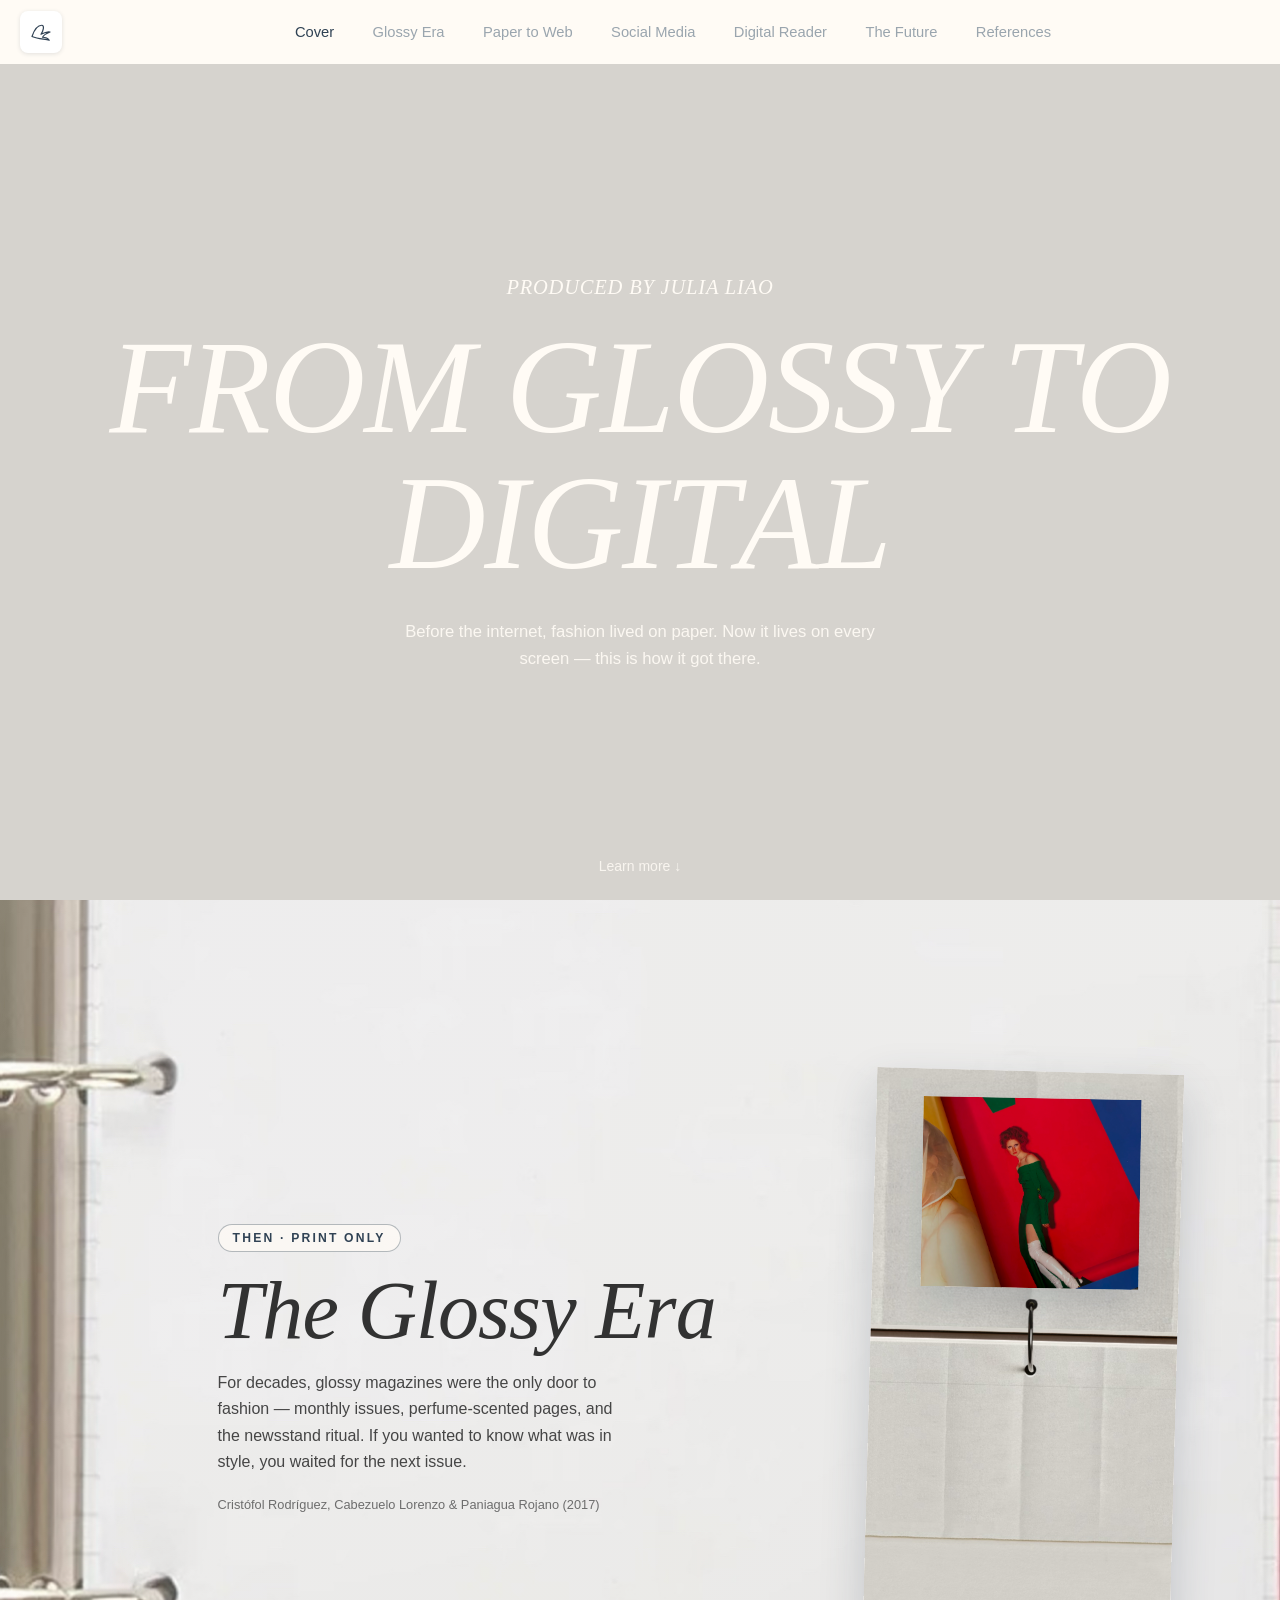
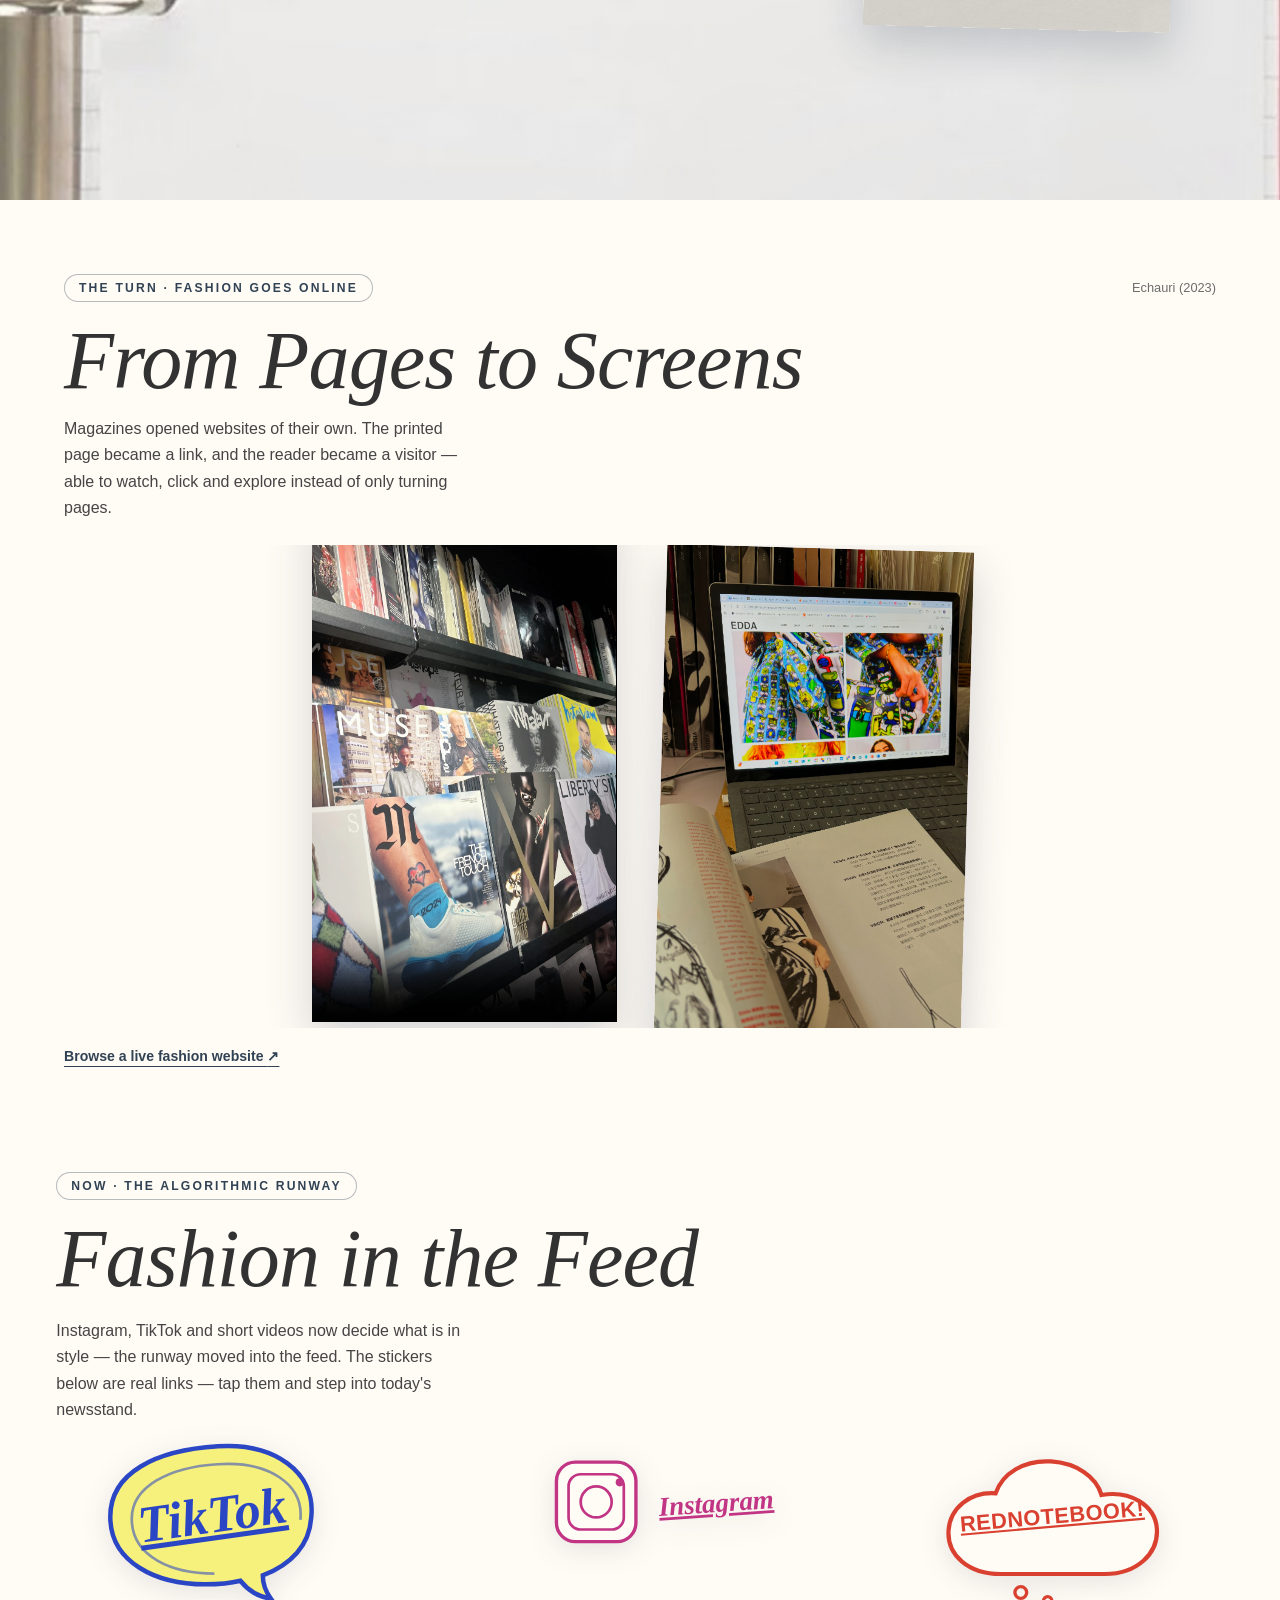
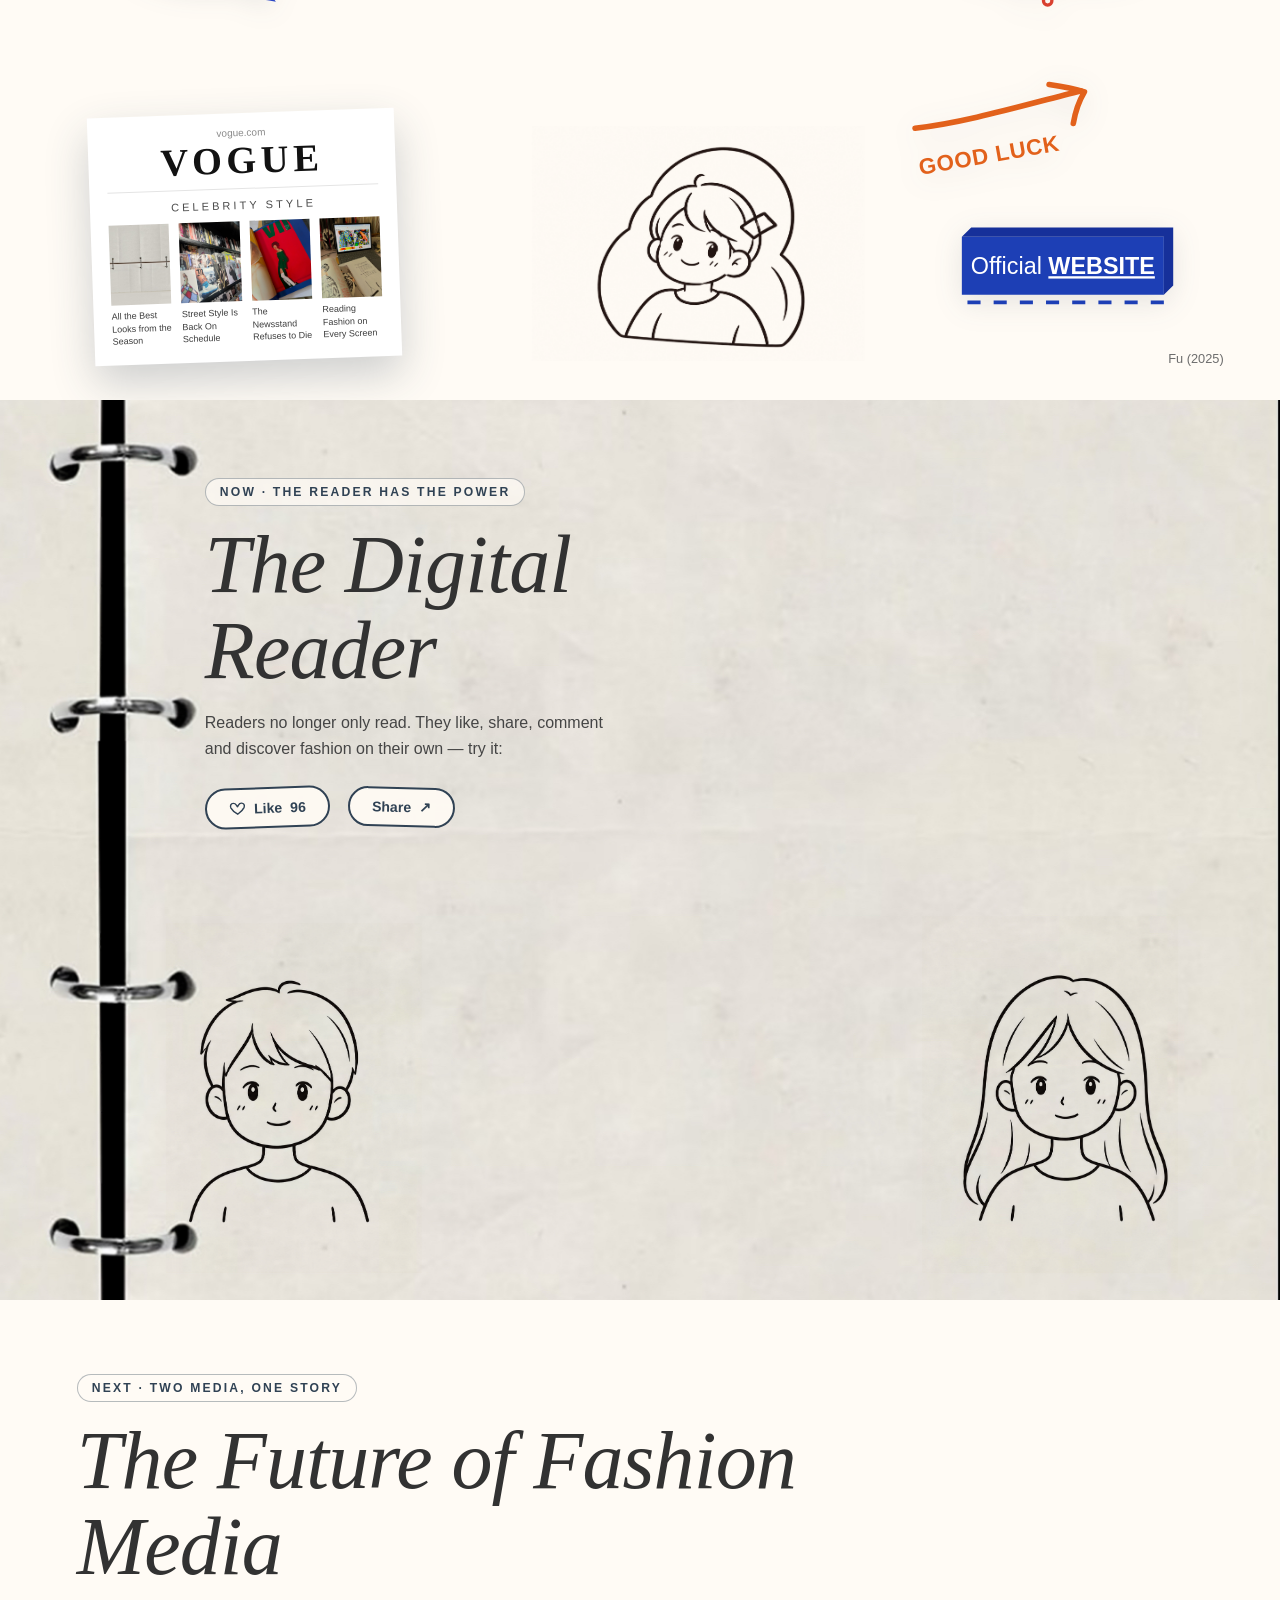
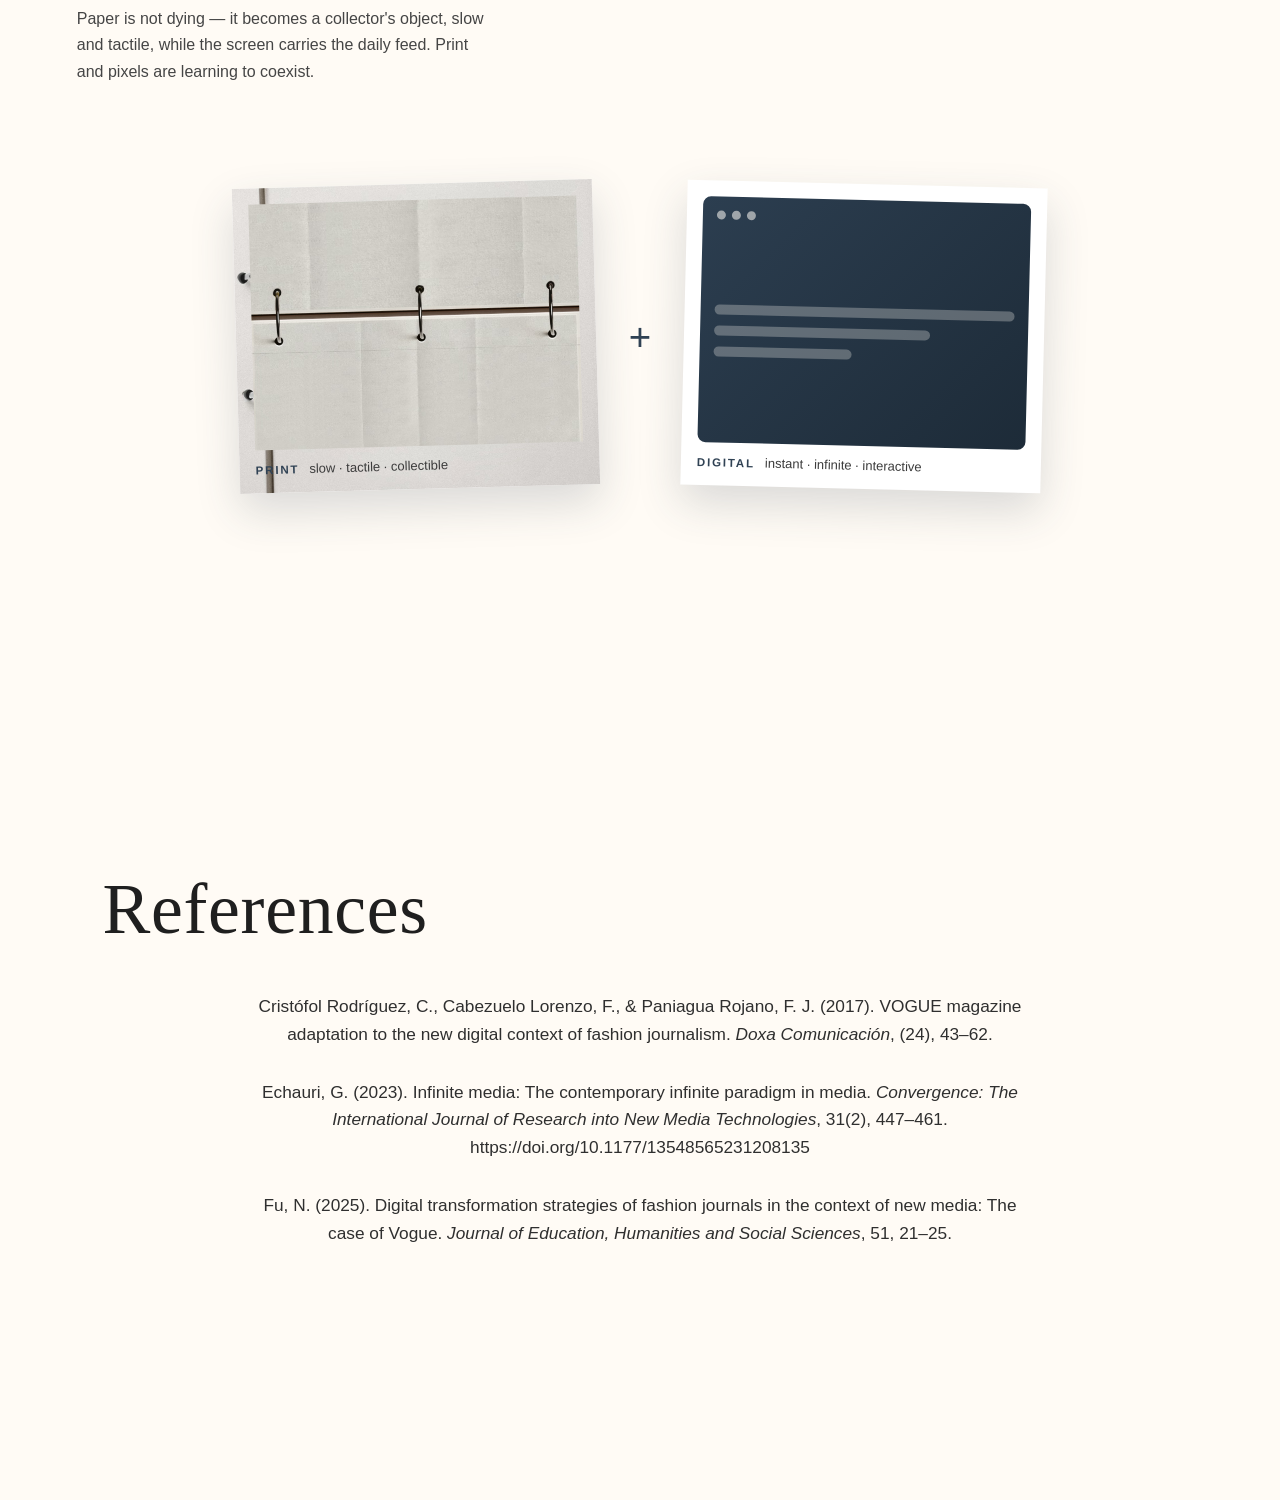
==== index.html @ 65e93b97 "1" ====
<!DOCTYPE html>
<html lang="en">
<head>
    <meta charset="UTF-8">
    <meta name="viewport" content="width=device-width, initial-scale=1.0">
    <title>FROM GLOSSY TO DIGITAL — Julia Liao</title>
    <meta name="description" content="FROM GLOSSY TO DIGITAL. Produced by Julia Liao. How fashion knowledge moved from printed magazines to short videos, websites and digital media.">
    <link rel="stylesheet" href="canvasite.css">
</head>
<body>
    <!-- Top navigation -->
    <header class="site-nav">
        <a class="nav-logo" href="#page-1" data-goto="0" aria-label="Home">
            <svg viewBox="0 0 40 40" aria-hidden="true">
                <path d="M8 26c3-9 8-15 13-15 4 0 2 8-1 12 4-2 9-4 12-3-3 1-8 4-10 7 3 0 7 1 9 4-5-2-14-1-23-5z" fill="none" stroke="#304254" stroke-width="1.6" stroke-linecap="round" stroke-linejoin="round"/>
            </svg>
        </a>
        <nav class="nav-links" aria-label="Pages">
            <a href="#page-1" data-goto="0" class="is-active">Cover</a>
            <a href="#page-2" data-goto="1">Glossy Era</a>
            <a href="#page-3" data-goto="2">Paper to Web</a>
            <a href="#page-4" data-goto="3">Social Media</a>
            <a href="#page-5" data-goto="4">Digital Reader</a>
            <a href="#page-6" data-goto="5">The Future</a>
            <a href="#page-7" data-goto="6">References</a>
        </nav>
    </header>

    <main class="deck" id="deck">
        <!-- Page 1 · Hero -->
        <section class="slide slide-hero" id="page-1">
            <div class="hero-media" aria-hidden="true">
                <video class="hero-layer is-on" src="video/2.mp4" autoplay muted loop playsinline></video>
                <img class="hero-layer" src="img/7.jpg" alt="">
                <img class="hero-layer" src="img/11.jpg" alt="">
                <div class="hero-shade"></div>
            </div>
            <div class="hero-copy">
                <p class="hero-overline">Produced by Julia Liao</p>
                <h1 class="hero-title" id="heroTitle" aria-label="FROM GLOSSY TO DIGITAL">FROM GLOSSY TO DIGITAL</h1>
                <p class="hero-sub">Before the internet, fashion lived on paper. Now it lives on every screen — this is how it got there.</p>
            </div>
            <a class="hero-more" href="#page-2" data-goto="1">Learn more<span aria-hidden="true"> ↓</span></a>
        </section>

        <!-- Page 2 · THEN · The Glossy Era -->
        <section class="slide slide-era" id="page-2">
            <div class="era-copy">
                <p class="slide-tag">Then · print only</p>
                <h2 class="slide-heading">The Glossy Era</h2>
                <p class="slide-desc">For decades, glossy magazines were the only door to fashion — monthly issues, perfume-scented pages, and the newsstand ritual. If you wanted to know what was in style, you waited for the next issue.</p>
                <p class="slide-cite">Cristófol Rodríguez, Cabezuelo Lorenzo &amp; Paniagua Rojano (2017)</p>
            </div>
            <figure class="era-photo era-photo-tall">
                <img src="img/2.jpg" alt="A glossy fashion magazine cover lying open on a desk">
            </figure>
            <figure class="era-photo era-photo-small">
                <img src="img/7.jpg" alt="Shelves of fashion magazines at a newsstand">
            </figure>
        </section>

        <!-- Page 3 · THE TURN · From Pages to Screens -->
        <section class="slide slide-screens" id="page-3">
            <div class="screens-head">
                <div>
                    <p class="slide-tag">The turn · fashion goes online</p>
                    <h2 class="slide-heading">From Pages to Screens</h2>
                </div>
                <p class="slide-cite">Echauri (2023)</p>
            </div>
            <p class="slide-desc screens-desc">Magazines opened websites of their own. The printed page became a link, and the reader became a visitor — able to watch, click and explore instead of only turning pages.</p>
            <div class="screens-stage">
                <figure class="screens-video">
                    <video src="video/1.mp4" controls playsinline preload="metadata" poster="img/11.jpg"></video>
                    <figcaption>fall 2026 fashion trends <span aria-hidden="true">·</span> now playing on a screen, not on paper</figcaption>
                </figure>
                <figure class="screens-laptop">
                    <img src="img/6.jpg" alt="A laptop showing a fashion brand website beside an open magazine">
                </figure>
            </div>
            <a class="live-link" href="https://www.vogue.com" target="_blank" rel="noopener">Browse a live fashion website <span aria-hidden="true">↗</span></a>
        </section>

        <!-- Page 4 · NOW · Fashion in the Feed -->
        <section class="slide slide-feed" id="page-4">
            <div class="feed-head">
                <p class="slide-tag">Now · the algorithmic runway</p>
                <h2 class="slide-heading">Fashion in the Feed</h2>
                <p class="slide-desc feed-desc">Instagram, TikTok and short videos now decide what is in style — the runway moved into the feed. The stickers below are real links — tap them and step into today's newsstand.</p>
            </div>

            <div class="feed-collage">
                <!-- TikTok speech bubble (live link) -->
                <a class="sticker-link sticker-tiktok" href="https://www.tiktok.com" target="_blank" rel="noopener" aria-label="Open TikTok">
                    <svg class="sticker" viewBox="0 0 300 210">
                        <path class="ink-blue" d="M258 96c6-52-42-84-104-80C88 20 30 44 34 100c3 44 48 70 106 70 14 0 27-1 39-4 8 10 20 18 34 20-6-8-9-17-9-26 32-12 52-34 54-64z" fill="#f6f07d" stroke="#2b46c4" stroke-width="5"/>
                        <path class="ink-blue" d="M246 98c4-40-36-66-92-62-52 3-100 24-96 66 3 36 42 56 92 56" fill="none" stroke="#2b46c4" stroke-width="3" opacity=".55"/>
                        <text class="tiktok-word" x="150" y="112" text-anchor="middle" transform="rotate(-8 150 112)">TikTok</text>
                    </svg>
                </a>

                <!-- REDNOTEBOOK thought cloud (live link) -->
                <a class="sticker-link sticker-rednote" href="https://www.xiaohongshu.com" target="_blank" rel="noopener" aria-label="Open REDnote (Xiaohongshu)">
                    <svg class="sticker" viewBox="0 0 320 190">
                        <path d="M96 150c-38 0-64-22-62-52 2-27 26-46 56-44 8-24 34-40 66-38 30 2 54 18 60 40 34-6 64 12 66 40 2 30-24 54-62 54z" fill="#fffbf5" stroke="#d9402f" stroke-width="5"/>
                        <text class="rednote-word" x="158" y="90" text-anchor="middle" transform="rotate(-5 158 90)">REDNOTEBOOK!</text>
                        <circle cx="120" cy="172" r="7" fill="none" stroke="#d9402f" stroke-width="4"/>
                        <circle cx="152" cy="182" r="5" fill="none" stroke="#d9402f" stroke-width="4"/>
                    </svg>
                </a>

                <!-- Instagram camera sticker (live link) -->
                <a class="sticker-link sticker-insta" href="https://www.instagram.com" target="_blank" rel="noopener" aria-label="Open Instagram">
                    <svg class="sticker" viewBox="0 0 380 160">
                        <rect x="14" y="21" width="118" height="118" rx="28" fill="#fffbf5" stroke="#c13584" stroke-width="5"/>
                        <rect x="32" y="39" width="82" height="82" rx="18" fill="none" stroke="#c13584" stroke-width="4"/>
                        <circle cx="73" cy="80" r="23" fill="none" stroke="#c13584" stroke-width="4"/>
                        <circle cx="108" cy="51" r="6" fill="#c13584"/>
                        <text class="insta-word" x="252" y="95" text-anchor="middle" transform="rotate(-4 252 95)">Instagram</text>
                    </svg>
                </a>

                <!-- Reader on a beanbag with a phone -->
                <img class="sticker sticker-reader" src="img/1.png" alt="">

                <!-- GOOD LUCK arrow -->
                <svg class="sticker sticker-arrow" viewBox="0 0 220 110" aria-hidden="true">
                    <g fill="none" stroke="#e2611b" stroke-width="6" stroke-linecap="round" stroke-linejoin="round">
                        <path d="M14 55c56-6 128-28 178-40"/>
                        <path d="M158 8c14 2 26 4 38 8-6 10-10 22-12 34"/>
                    </g>
                    <text class="arrow-word" x="95" y="92" text-anchor="middle" transform="rotate(-10 95 92)">GOOD LUCK</text>
                </svg>

                <!-- Official website sticker (live link) -->
                <a class="sticker-link sticker-site" href="https://www.vogue.com" target="_blank" rel="noopener" aria-label="Open the official Vogue website">
                    <svg class="sticker" viewBox="0 0 260 110">
                        <g>
                            <path d="M18 18h216v62H18z" fill="#1d3fb5"/>
                            <path d="M18 18l10-10h216l-10 10M234 80l10-10v-62l-10 10" fill="#16309a"/>
                            <path d="M24 88h14M52 88h14M80 88h14M108 88h14M136 88h14M164 88h14M192 88h14M220 88h14" stroke="#1d3fb5" stroke-width="4"/>
                        </g>
                        <text class="site-word" x="126" y="58" text-anchor="middle">Official <tspan class="site-word-bold" text-decoration="underline">WEBSITE</tspan></text>
                    </svg>
                </a>

                <!-- Mini vogue.com mockup -->
                <div class="vogue-card" aria-hidden="true">
                    <p class="vogue-url">vogue.com</p>
                    <p class="vogue-masthead">VOGUE</p>
                    <p class="vogue-section">Celebrity Style</p>
                    <div class="vogue-grid">
                        <figure><img src="img/2.jpg" alt=""><figcaption>All the Best Looks from the Season</figcaption></figure>
                        <figure><img src="img/11.jpg" alt=""><figcaption>Street Style Is Back On Schedule</figcaption></figure>
                        <figure><img src="img/7.jpg" alt=""><figcaption>The Newsstand Refuses to Die</figcaption></figure>
                        <figure><img src="img/6.jpg" alt=""><figcaption>Reading Fashion on Every Screen</figcaption></figure>
                    </div>
                </div>
            </div>

            <p class="slide-cite feed-cite">Fu (2025)</p>
        </section>

        <!-- Page 5 · NOW · The Digital Reader -->
        <section class="slide slide-reader" id="page-5">
            <div class="reader-copy">
                <p class="slide-tag">Now · the reader has the power</p>
                <h2 class="slide-heading reader-heading">The Digital Reader</h2>
                <p class="slide-desc reader-desc">Readers no longer only read. They like, share, comment and discover fashion on their own — try it:</p>
                <div class="reader-actions">
                    <button class="pill-btn like-btn" id="likeBtn" type="button">
                        <svg viewBox="0 0 24 24" aria-hidden="true"><path d="M12 20s-7-4.6-9.2-9C1.2 7.6 3 4.5 6.2 4.5c2 0 3.4 1.1 4.3 2.6l1.5 2.4 1.5-2.4c.9-1.5 2.3-2.6 4.3-2.6 3.2 0 5 3.1 3.4 6.5C19 15.4 12 20 12 20z" fill="none" stroke="currentColor" stroke-width="2" stroke-linejoin="round"/></svg>
                        Like <span class="like-count" id="likeCount">96</span>
                    </button>
                    <button class="pill-btn share-btn" id="shareBtn" type="button">
                        Share <span aria-hidden="true">↗</span>
                    </button>
                </div>
            </div>

            <img class="face face-left" src="img/2.png" alt="">

            <img class="face face-right" src="img/3.png" alt="">
        </section>

        <!-- Page 6 · NEXT · The Future of Fashion Media -->
        <section class="slide slide-future" id="page-6">
            <div class="future-head">
                <p class="slide-tag">Next · two media, one story</p>
                <h2 class="slide-heading">The Future of Fashion Media</h2>
                <p class="slide-desc">Paper is not dying — it becomes a collector's object, slow and tactile, while the screen carries the daily feed. Print and pixels are learning to coexist.</p>
            </div>
            <div class="future-duo">
                <figure class="future-card future-print">
                    <img src="img/2.jpg" alt="A glossy print magazine cover">
                    <figcaption><span class="future-label">Print</span> slow · tactile · collectible</figcaption>
                </figure>
                <span class="future-plus" aria-hidden="true">+</span>
                <figure class="future-card future-digital">
                    <div class="future-screen" aria-hidden="true">
                        <div class="future-dots"><span></span><span></span><span></span></div>
                        <div class="future-lines"><span></span><span></span><span></span></div>
                    </div>
                    <figcaption><span class="future-label">Digital</span> instant · infinite · interactive</figcaption>
                </figure>
            </div>
        </section>

        <!-- Page 7 · References -->
        <section class="slide slide-refs" id="page-7">
            <h2 class="refs-heading">References</h2>
            <div class="refs-list">
                <p>Cristófol Rodríguez, C., Cabezuelo Lorenzo, F., &amp; Paniagua Rojano, F. J. (2017). VOGUE magazine adaptation to the new digital context of fashion journalism. <em>Doxa Comunicación</em>, (24), 43–62.</p>
                <p>Echauri, G. (2023). Infinite media: The contemporary infinite paradigm in media. <em>Convergence: The International Journal of Research into New Media Technologies</em>, 31(2), 447–461. https://doi.org/10.1177/13548565231208135</p>
                <p>Fu, N. (2025). Digital transformation strategies of fashion journals in the context of new media: The case of Vogue. <em>Journal of Education, Humanities and Social Sciences</em>, 51, 21–25.</p>
            </div>
        </section>
    </main>

    <div class="share-toast" id="shareToast" role="status" aria-live="polite"></div>

    <script src="canvasite.js"></script>
</body>
</html>
---- canvasite.css ----
/* ==========================================================================
   FROM GLOSSY TO DIGITAL — full-screen slide deck
   Style replicated from the reference Canva site: cream paper, slate ink,
   tall italic serif display type, playful hand-drawn collage stickers.
   ========================================================================== */

:root {
    --cream: #fffbf5;
    --ink: #304254;
    --ink-soft: #9aa5ae;
    --text: #323232;
    --paper: #efece2;
    --nav-h: 64px;
    --ease-slide: cubic-bezier(0.77, 0, 0.175, 1);
    --serif: "Cormorant Garamond", "Times New Roman", Georgia, serif;
    --sans: "Inter", "Helvetica Neue", Arial, sans-serif;
}

* {
    margin: 0;
    padding: 0;
    box-sizing: border-box;
}

html,
body {
    height: 100%;
}

body {
    font-family: var(--sans);
    background: var(--cream);
    color: var(--text);
    overflow: hidden;
    -webkit-text-size-adjust: 100%;
    text-size-adjust: 100%;
    -webkit-tap-highlight-color: rgba(0, 0, 0, 0);
}

img,
video,
svg {
    display: block;
    max-width: 100%;
}

/* --------------------------------------------------------------------------
   Top navigation
   -------------------------------------------------------------------------- */

.site-nav {
    position: fixed;
    top: 0;
    left: 0;
    right: 0;
    z-index: 40;
    display: flex;
    align-items: center;
    gap: 24px;
    height: var(--nav-h);
    padding: 0 20px;
    background: var(--cream);
}

.nav-logo {
    flex: 0 0 auto;
    display: grid;
    place-items: center;
    width: 42px;
    height: 42px;
    background: #fff;
    border-radius: 8px;
    box-shadow: 0 1px 4px rgba(48, 66, 84, 0.14);
}

.nav-logo svg {
    width: 30px;
    height: 30px;
}

.nav-links {
    display: flex;
    align-items: center;
    gap: clamp(16px, 3vw, 44px);
    margin: 0 auto;
}

.nav-links a {
    font-size: clamp(13px, 1.15vw, 16px);
    color: var(--ink-soft);
    text-decoration: none;
    white-space: nowrap;
    transition: color 0.25s ease;
}

.nav-links a:hover {
    color: var(--ink);
}

.nav-links a.is-active {
    color: var(--ink);
}

/* --------------------------------------------------------------------------
   Deck & slides
   -------------------------------------------------------------------------- */

.deck {
    height: 100vh;
    height: 100dvh;
    will-change: transform;
    transition: transform 0.9s var(--ease-slide);
}

.slide {
    position: relative;
    height: 100vh;
    height: 100dvh;
    overflow: hidden;
    background: var(--cream);
}

/* Shared type ---------------------------------------------------------------- */

.slide-tag {
    display: inline-block;
    font-size: clamp(10px, 0.95vw, 13px);
    font-weight: 600;
    letter-spacing: 0.18em;
    text-transform: uppercase;
    color: var(--ink);
    background: rgba(255, 251, 245, 0.72);
    border: 1.5px solid rgba(48, 66, 84, 0.35);
    border-radius: 999px;
    padding: 6px 14px;
    margin-bottom: 16px;
}

.slide-desc {
    max-width: 46ch;
    font-size: clamp(14px, 1.25vw, 18px);
    line-height: 1.65;
    color: #454545;
    margin-top: 16px;
}

.slide-heading {
    font-family: var(--serif);
    font-style: italic;
    font-weight: 500;
    font-size: clamp(40px, 6.4vw, 92px);
    line-height: 1.05;
    letter-spacing: -0.01em;
    color: var(--text);
}

.slide-kicker {
    font-size: clamp(13px, 1.3vw, 19px);
    line-height: 1.5;
    color: var(--text);
}

.slide-cite {
    font-size: clamp(12px, 1vw, 15px);
    color: #6d6d6d;
}

/* --------------------------------------------------------------------------
   Page 1 · Hero
   -------------------------------------------------------------------------- */

.slide-hero {
    color: var(--cream);
}

.hero-media,
.hero-media .hero-layer {
    position: absolute;
    top: 0;
    right: 0;
    bottom: 0;
    left: 0;
}

.hero-layer {
    width: 100%;
    height: 100%;
    object-fit: cover;
    opacity: 0;
    transition: opacity 1.4s ease;
}

.hero-layer.is-on {
    opacity: 1;
}

.hero-shade {
    position: absolute;
    top: 0;
    right: 0;
    bottom: 0;
    left: 0;
    background: rgba(30, 30, 30, 0.18);
}

.hero-copy {
    position: relative;
    z-index: 2;
    height: 100%;
    display: flex;
    flex-direction: column;
    align-items: center;
    justify-content: center;
    text-align: center;
    padding: var(--nav-h) 24px 16px;
}

.hero-overline {
    font-family: var(--serif);
    font-style: italic;
    font-weight: 500;
    font-size: clamp(15px, 1.6vw, 23px);
    letter-spacing: 0.04em;
    text-transform: uppercase;
    margin-bottom: clamp(14px, 2.4vh, 28px);
}

.hero-title {
    font-family: var(--serif);
    font-style: italic;
    font-weight: 500;
    font-size: clamp(52px, 10.4vw, 152px);
    line-height: 1.02;
    letter-spacing: -0.01em;
    text-transform: uppercase;
    max-width: 16ch;
}

.hero-title .ch {
    display: inline-block;
    opacity: 0;
    transform: translateY(0.35em);
    transition: opacity 0.6s ease, transform 0.6s ease;
}

.hero-title .ch.is-in {
    opacity: 1;
    transform: none;
}

.hero-title .word {
    display: inline-block;
    white-space: nowrap;
}

.hero-sub {
    margin-top: clamp(16px, 3vh, 30px);
    font-size: clamp(13px, 1.3vw, 18px);
    line-height: 1.6;
    max-width: 52ch;
    opacity: 0.92;
}

.hero-more {
    position: absolute;
    z-index: 2;
    left: 50%;
    bottom: 26px;
    transform: translateX(-50%);
    font-size: 14px;
    color: var(--cream);
    text-decoration: none;
    opacity: 0.85;
    transition: opacity 0.25s ease;
}

.hero-more:hover {
    opacity: 1;
}

/* --------------------------------------------------------------------------
   Page 2 · THEN · The Glossy Era — notebook paper background (img/3.jpg)
   -------------------------------------------------------------------------- */

.slide-era {
    display: flex;
    align-items: center;
    padding: calc(var(--nav-h) + 12px) clamp(24px, 5vw, 84px) 40px clamp(150px, 17vw, 250px);
    background:
        linear-gradient(rgba(255, 251, 245, 0.18), rgba(255, 251, 245, 0.18)),
        url("img/3.jpg") left center / cover no-repeat,
        var(--cream);
}

.era-copy {
    position: relative;
    z-index: 2;
    max-width: 560px;
}

.era-copy .slide-kicker {
    max-width: 34ch;
    margin-bottom: 14px;
}

.era-copy .slide-cite {
    margin-top: 22px;
}

.era-photo {
    position: absolute;
    overflow: hidden;
    box-shadow: 0 18px 44px rgba(48, 66, 84, 0.22);
}

.era-photo img {
    width: 100%;
    height: 100%;
    object-fit: cover;
}

.era-photo-tall {
    right: clamp(16px, 8vw, 150px);
    top: 50%;
    transform: translateY(-50%) rotate(1.5deg);
    width: clamp(220px, 24vw, 360px);
    height: clamp(300px, 62vh, 560px);
}

.era-photo-small {
    right: clamp(12px, 11vw, 180px);
    top: clamp(28px, 22vh, 320px);
    transform: rotate(1deg);
    width: clamp(150px, 17vw, 250px);
    height: clamp(110px, 22vh, 190px);
}

/* --------------------------------------------------------------------------
   Page 3 · From Pages to Screens
   -------------------------------------------------------------------------- */

.slide-screens {
    display: flex;
    flex-direction: column;
    padding: calc(var(--nav-h) + 10px) clamp(24px, 5vw, 84px) 36px;
    --screens-photo-h: min(58vh, 640px);
}

.screens-head {
    display: flex;
    align-items: baseline;
    justify-content: space-between;
    gap: 20px;
    flex-wrap: wrap;
}

.screens-stage {
    flex: 1;
    min-height: 0;
    display: flex;
    align-items: center;
    justify-content: center;
    gap: clamp(20px, 3.4vw, 56px);
    margin-top: clamp(12px, 2.6vh, 28px);
    overflow: hidden;
}

.screens-video {
    display: flex;
    flex-direction: column;
    gap: 10px;
}

/* Portrait 9:16 video — sized by height so the tall frame fits the slide */
.screens-video video {
    height: var(--screens-photo-h);
    width: auto;
    aspect-ratio: 9 / 16;
    object-fit: cover;
    background: #000;
    box-shadow: 0 18px 44px rgba(48, 66, 84, 0.2);
}

.screens-video figcaption {
    max-width: 34ch;
    font-family: var(--serif);
    font-style: italic;
    font-size: clamp(15px, 1.4vw, 20px);
    color: var(--text);
}

/* Laptop photo matches the video height; img is cropped via object-fit: cover.
   Sits slightly lower for a staggered, editorial rhythm. */
.screens-laptop {
    height: var(--screens-photo-h);
    width: min(24vw, 380px);
    align-self: center;
    margin-top: clamp(20px, 5vh, 48px);
    transform: rotate(1.6deg);
    overflow: hidden;
    box-shadow: 0 18px 44px rgba(48, 66, 84, 0.22);
}

.screens-laptop img {
    width: 100%;
    height: 100%;
    object-fit: cover;
}

.screens-desc {
    margin-top: 12px;
}

.live-link {
    display: inline-block;
    align-self: flex-start;
    margin-top: clamp(12px, 2.2vh, 22px);
    font-size: clamp(13px, 1.1vw, 16px);
    font-weight: 600;
    color: var(--ink);
    text-decoration: underline;
    text-underline-offset: 5px;
    transition: color 0.25s ease;
}

.live-link:hover {
    color: #16309a;
}

/* --------------------------------------------------------------------------
   Page 4 · Fashion in the Feed
   -------------------------------------------------------------------------- */

.slide-feed {
    display: flex;
    flex-direction: column;
    padding: calc(var(--nav-h) + 8px) clamp(24px, 4.4vw, 72px) 34px;
}

.feed-head .slide-kicker {
    margin-top: 8px;
}

.feed-collage {
    position: relative;
    flex: 1;
    min-height: 0;
    margin-top: 8px;
}

.sticker {
    display: block;
    width: 100%;
    height: auto;
    filter: drop-shadow(0 6px 14px rgba(48, 66, 84, 0.12));
}

/* Stickers that are real links: TikTok / REDnote / official website */
.sticker-link {
    position: absolute;
    display: block;
    cursor: pointer;
    transition: transform 0.25s ease, filter 0.25s ease;
}

.sticker-link:hover,
.sticker-link:focus-visible {
    transform: scale(1.05) rotate(-1.5deg);
    filter: drop-shadow(0 10px 20px rgba(48, 66, 84, 0.22));
    z-index: 6;
}

.sticker-link:focus-visible {
    outline: 2px dashed var(--ink);
    outline-offset: 6px;
}

.sticker-tiktok {
    left: 2%;
    top: 0;
    width: clamp(170px, 21vw, 300px);
    z-index: 2;
}

.tiktok-word {
    font-family: "Comic Sans MS", "Segoe Print", cursive;
    font-size: 58px;
    font-weight: 700;
    font-style: italic;
    fill: #2b46c4;
    text-decoration: underline;
}

.sticker-rednote {
    right: 3%;
    top: 3%;
    width: clamp(180px, 21vw, 310px);
    z-index: 2;
}

.rednote-word {
    font-family: var(--sans);
    font-size: 26px;
    font-weight: 600;
    letter-spacing: 0.02em;
    fill: #d9402f;
    text-decoration: underline;
}

.sticker-insta {
    left: 42%;
    top: 3%;
    width: clamp(170px, 20vw, 300px);
    z-index: 2;
}

.insta-word {
    font-family: "Comic Sans MS", "Segoe Print", cursive;
    font-size: 40px;
    font-weight: 700;
    font-style: italic;
    fill: #c13584;
    text-decoration: underline;
}

.sticker-reader {
    position: absolute;
    left: 55%;
    bottom: 1%;
    transform: translateX(-50%);
    width: clamp(200px, 26vw, 360px);
    z-index: 4;
    /* 1.png is opaque line art — multiply blends its white background into the paper */
    mix-blend-mode: multiply;
    filter: none;
}

.sticker-arrow {
    position: absolute;
    right: 10%;
    top: 46%;
    bottom: auto;
    width: clamp(130px, 16vw, 220px);
}

.arrow-word {
    font-family: var(--sans);
    font-size: 24px;
    font-weight: 700;
    letter-spacing: 0.03em;
    fill: #e2611b;
}

.sticker-site {
    right: 3%;
    bottom: 8%;
    width: clamp(170px, 19vw, 280px);
}

.site-word {
    font-family: var(--sans);
    font-size: 25px;
    fill: #fff;
}

.site-word-bold {
    font-weight: 700;
}

/* Mini vogue.com mockup card */

.vogue-card {
    position: absolute;
    left: 3%;
    bottom: 1%;
    width: clamp(240px, 24vw, 380px);
    padding: 14px 18px 18px;
    background: #fff;
    transform: rotate(-2deg);
    box-shadow: 0 18px 44px rgba(48, 66, 84, 0.24);
    z-index: 3;
}

.vogue-url {
    font-size: 10px;
    text-align: center;
    color: #8a8a8a;
}

.vogue-masthead {
    font-family: var(--serif);
    font-weight: 600;
    font-size: clamp(28px, 3vw, 42px);
    letter-spacing: 0.12em;
    text-align: center;
    color: #121212;
    border-bottom: 1px solid #e4e4e4;
    padding-bottom: 6px;
}

.vogue-section {
    font-size: 11px;
    letter-spacing: 0.28em;
    text-transform: uppercase;
    text-align: center;
    color: #4a4a4a;
    margin: 10px 0;
}

.vogue-grid {
    display: grid;
    grid-template-columns: repeat(4, 1fr);
    gap: 10px;
}

.vogue-grid img {
    width: 100%;
    aspect-ratio: 3 / 4;
    object-fit: cover;
}

.vogue-grid figcaption {
    font-size: 9px;
    line-height: 1.35;
    color: #3c3c3c;
    margin-top: 5px;
}

.feed-cite {
    position: absolute;
    right: clamp(24px, 4.4vw, 72px);
    bottom: 34px;
}

/* Short desktop windows: compress the feed header and cap sticker sizes
   by viewport height so the collage never collides with the intro text. */
@media (min-width: 861px) and (max-height: 800px) {
    .slide-feed .slide-heading {
        font-size: clamp(36px, 5vw, 64px);
    }

    .feed-desc {
        max-width: 62ch;
        font-size: clamp(13px, 1.1vw, 16px);
        margin-top: 10px;
    }

    .sticker-tiktok { width: clamp(150px, min(21vw, 34vh), 300px); }
    .sticker-rednote { width: clamp(150px, min(21vw, 26vh), 310px); }
    .sticker-insta { width: clamp(150px, min(20vw, 24vh), 300px); }
    .sticker-reader { width: clamp(170px, min(26vw, 40vh), 360px); }
    .sticker-arrow { width: clamp(110px, min(16vw, 20vh), 220px); }
    .sticker-site { width: clamp(140px, min(19vw, 22vh), 280px); }
    .vogue-card { width: clamp(200px, min(24vw, 27vh), 380px); }
}

/* --------------------------------------------------------------------------
   Page 5 · NOW · The Digital Reader — notebook paper background (img/1.jpg)
   -------------------------------------------------------------------------- */

.slide-reader {
    background:
        url("img/1.jpg") left center / cover no-repeat,
        var(--paper);
    padding: calc(var(--nav-h) + 14px) clamp(24px, 5vw, 84px) 40px clamp(150px, 16vw, 240px);
}

.reader-copy {
    position: relative;
    z-index: 2;
    max-width: 560px;
}

.reader-actions {
    position: relative;
    z-index: 3;
    display: flex;
    align-items: center;
    gap: 18px;
    margin-top: 24px;
}

.pill-btn {
    display: inline-flex;
    align-items: center;
    gap: 8px;
    padding: 10px 22px;
    font-family: var(--sans);
    font-size: clamp(13px, 1.1vw, 15px);
    font-weight: 600;
    color: var(--ink);
    background: rgba(255, 251, 245, 0.92);
    border: 2.5px solid var(--ink);
    border-radius: 999px;
    cursor: pointer;
    transition: transform 0.2s ease, background 0.2s ease, color 0.2s ease, border-color 0.2s ease;
}

.pill-btn:hover {
    background: var(--ink);
    color: var(--cream);
}

.pill-btn:active {
    transform: scale(0.95);
}

.like-btn {
    transform: rotate(-2deg);
}

.like-btn svg {
    width: 17px;
    height: 17px;
}

.like-btn.is-liked {
    border-color: #d9402f;
    color: #d9402f;
}

.like-btn.is-liked svg path {
    fill: #d9402f;
    stroke: #d9402f;
}

.like-btn.is-liked:hover {
    background: #d9402f;
    color: #fff;
}

.like-count {
    font-variant-numeric: tabular-nums;
}

.share-btn {
    transform: rotate(1.5deg);
}

.share-toast {
    position: fixed;
    left: 50%;
    bottom: 34px;
    z-index: 60;
    transform: translate(-50%, 16px);
    padding: 12px 24px;
    background: var(--ink);
    color: var(--cream);
    font-size: 14px;
    border-radius: 999px;
    box-shadow: 0 10px 26px rgba(48, 66, 84, 0.3);
    opacity: 0;
    pointer-events: none;
    transition: opacity 0.3s ease, transform 0.3s ease;
}

.share-toast.is-show {
    opacity: 1;
    transform: translate(-50%, 0);
}

.reader-heading {
    position: relative;
    z-index: 2;
}

.face {
    position: absolute;
    bottom: 3vh;
    z-index: 1;
    /* 2.png / 3.png are opaque line art — multiply blends the white background into the paper */
    mix-blend-mode: multiply;
    filter: none;
}

.face-left {
    left: clamp(120px, 13vw, 230px);
    width: clamp(160px, 20vw, 290px);
}

.face-right {
    right: clamp(16px, 8vw, 180px);
    width: clamp(150px, 20vw, 280px);
}

/* --------------------------------------------------------------------------
   Page 6 · NEXT · The Future of Fashion Media
   -------------------------------------------------------------------------- */

.slide-future {
    display: flex;
    flex-direction: column;
    justify-content: center;
    gap: clamp(18px, 3.6vh, 38px);
    padding: calc(var(--nav-h) + 10px) clamp(24px, 6vw, 100px) 44px;
}

.future-head {
    max-width: 720px;
}

.future-duo {
    flex: 1;
    min-height: 0;
    display: flex;
    align-items: center;
    justify-content: center;
    gap: clamp(16px, 2.6vw, 40px);
}

.future-card {
    display: flex;
    flex-direction: column;
    gap: 12px;
    flex: 0 1 360px;
    padding: 16px;
    background: #fff;
    box-shadow: 0 18px 44px rgba(48, 66, 84, 0.18);
}

.future-print {
    background: url("img/4.jpg") center / cover no-repeat, #fff;
    transform: rotate(-1.6deg);
}

.future-print img {
    width: 100%;
    aspect-ratio: 4 / 3;
    object-fit: cover;
}

.future-card figcaption {
    display: flex;
    align-items: center;
    gap: 10px;
    font-size: 13px;
    color: #3c3c3c;
}

.future-label {
    font-weight: 700;
    font-size: 11.5px;
    letter-spacing: 0.16em;
    text-transform: uppercase;
    color: var(--ink);
}

.future-plus {
    font-size: clamp(28px, 3vw, 46px);
    font-weight: 300;
    color: var(--ink);
}

.future-digital {
    transform: rotate(1.4deg);
}

.future-screen {
    aspect-ratio: 4 / 3;
    display: flex;
    flex-direction: column;
    gap: 12px;
    padding: 14px;
    background: linear-gradient(135deg, #2c3e50, #1d2b38);
    border-radius: 8px;
}

.future-dots {
    display: flex;
    gap: 6px;
}

.future-dots span {
    width: 9px;
    height: 9px;
    border-radius: 50%;
    background: rgba(255, 251, 245, 0.55);
}

.future-lines {
    flex: 1;
    display: flex;
    flex-direction: column;
    justify-content: center;
    gap: 11px;
}

.future-lines span {
    height: 10px;
    border-radius: 6px;
    background: rgba(255, 251, 245, 0.28);
}

.future-lines span:nth-child(2) {
    width: 72%;
}

.future-lines span:nth-child(3) {
    width: 46%;
}

/* --------------------------------------------------------------------------
   Page 7 · References
   -------------------------------------------------------------------------- */

.slide-refs {
    display: flex;
    flex-direction: column;
    justify-content: center;
    gap: clamp(20px, 4.6vh, 46px);
    padding: var(--nav-h) clamp(24px, 8vw, 140px) 48px;
}

.refs-heading {
    font-family: var(--serif);
    font-weight: 500;
    font-size: clamp(44px, 5.6vw, 80px);
    letter-spacing: 0.01em;
    color: #1f1f1f;
}

.refs-list {
    display: flex;
    flex-direction: column;
    gap: clamp(16px, 3.4vh, 34px);
    max-width: 780px;
    margin: 0 auto;
    text-align: center;
}

.refs-list p {
    font-size: clamp(14px, 1.35vw, 19px);
    line-height: 1.6;
    color: #2f2f2f;
}

/* --------------------------------------------------------------------------
   Responsive
   -------------------------------------------------------------------------- */

@media (max-width: 860px) {
    :root {
        --nav-h: 56px;
    }

    .site-nav {
        gap: 12px;
    }

    .nav-logo {
        width: 34px;
        height: 34px;
    }

    .nav-links {
        gap: 11px;
        overflow-x: auto;
        scrollbar-width: none;
    }

    .nav-links::-webkit-scrollbar {
        display: none;
    }

    /* Page 2 */
    .slide-era {
        flex-direction: column;
        align-items: flex-start;
        justify-content: flex-start;
        padding: calc(var(--nav-h) + 8px) 5vw 40px 12vw;
    }

    .era-copy {
        background: rgba(255, 251, 245, 0.88);
        padding: 16px 18px;
        border-radius: 8px;
        box-shadow: 0 8px 24px rgba(48, 66, 84, 0.12);
    }

    .era-photo-tall {
        position: relative;
        right: auto;
        top: auto;
        transform: rotate(1.5deg);
        width: min(64vw, 300px);
        height: min(52vh, 380px);
        margin: 18px auto 0;
    }

    .era-photo-small {
        right: 6vw;
        bottom: 4vh;
    }

    /* Page 3 */
    .screens-stage {
        flex-direction: column;
        justify-content: center;
    }

    .screens-video {
        width: auto;
    }

    .screens-video video {
        height: min(52vh, 480px);
        width: auto;
        max-width: 88vw;
    }

    .screens-laptop {
        display: none;
    }

    /* Page 4 */
    .sticker-tiktok {
        left: 2%;
        top: 3%;
        width: min(36vw, 26vh);
    }

    .sticker-rednote {
        right: 2%;
        top: 4%;
        width: min(40vw, 30vh);
    }

    .sticker-insta {
        left: 42%;
        top: 1%;
        width: min(26vw, 22vh);
    }

    .sticker-reader {
        left: 4%;
        top: 44%;
        bottom: auto;
        transform: none;
        width: min(40vw, 40vh);
    }

    .sticker-arrow,
    .sticker-site {
        display: none;
    }

    .vogue-card {
        left: auto;
        right: 4%;
        bottom: 2%;
        width: min(52vw, 38vh, 300px);
    }

    .vogue-grid figcaption {
        display: none;
    }

    .feed-cite {
        left: 4%;
        right: auto;
        bottom: 12px;
    }

    /* Page 5 */
    .slide-reader {
        padding: calc(var(--nav-h) + 8px) 5vw 40px 12vw;
    }

    .reader-copy {
        background: rgba(255, 251, 245, 0.9);
        padding: 16px 18px;
        border-radius: 8px;
        box-shadow: 0 8px 24px rgba(48, 66, 84, 0.12);
    }

    .reader-actions {
        flex-wrap: wrap;
        gap: 12px;
    }

    .face-left {
        left: 30vw;
        bottom: 10vh;
    }

    .face-right {
        right: 4vw;
        bottom: 3vh;
    }

    /* Page 6 */
    .future-card {
        flex: 0 0 auto;
        width: min(40vw, 340px);
        padding: 12px;
    }

    .future-print img,
    .future-screen {
        aspect-ratio: 16 / 9;
    }

    .future-plus {
        font-size: 26px;
    }
}

/* Small phones: keep every slide self-contained */
@media (max-width: 560px) {
    .hero-title {
        font-size: clamp(40px, 13.5vw, 64px);
    }

    .hero-sub {
        font-size: 12px;
    }

    .nav-links {
        gap: 7px;
    }

    .nav-links a {
        font-size: 11px;
    }

    .slide-desc {
        font-size: 13px;
    }

    .era-photo-small {
        display: none;
    }

    .vogue-grid {
        grid-template-columns: repeat(2, 1fr);
    }

    .sticker-insta {
        left: 38%;
        top: 1%;
        width: min(28vw, 22vh);
    }

    .sticker-rednote {
        width: min(36vw, 30vh);
    }

    .sticker-reader {
        display: none;
    }

    .vogue-card {
        width: min(60vw, 38vh, 280px);
    }

    .face-left,
    .face-right {
        width: clamp(130px, 38vw, 180px);
    }
}

/* Tiny landscape windows (short height): compress headers so the
   collage and the card duo still fit without colliding. */
@media (max-width: 860px) and (max-height: 660px) {
    .slide-desc {
        font-size: 11px;
        max-width: 100%;
        margin-top: 8px;
    }

    .slide-feed .slide-heading,
    .slide-future .slide-heading {
        font-size: 30px;
    }

    .feed-collage {
        min-height: 240px;
    }

    .slide-future {
        padding-bottom: 24px;
    }
}

/* --------------------------------------------------------------------------
   Reduced motion
   -------------------------------------------------------------------------- */

@media (prefers-reduced-motion: reduce) {
    .deck {
        transition: none;
    }

    .hero-layer,
    .hero-title .ch {
        transition: none;
    }
}
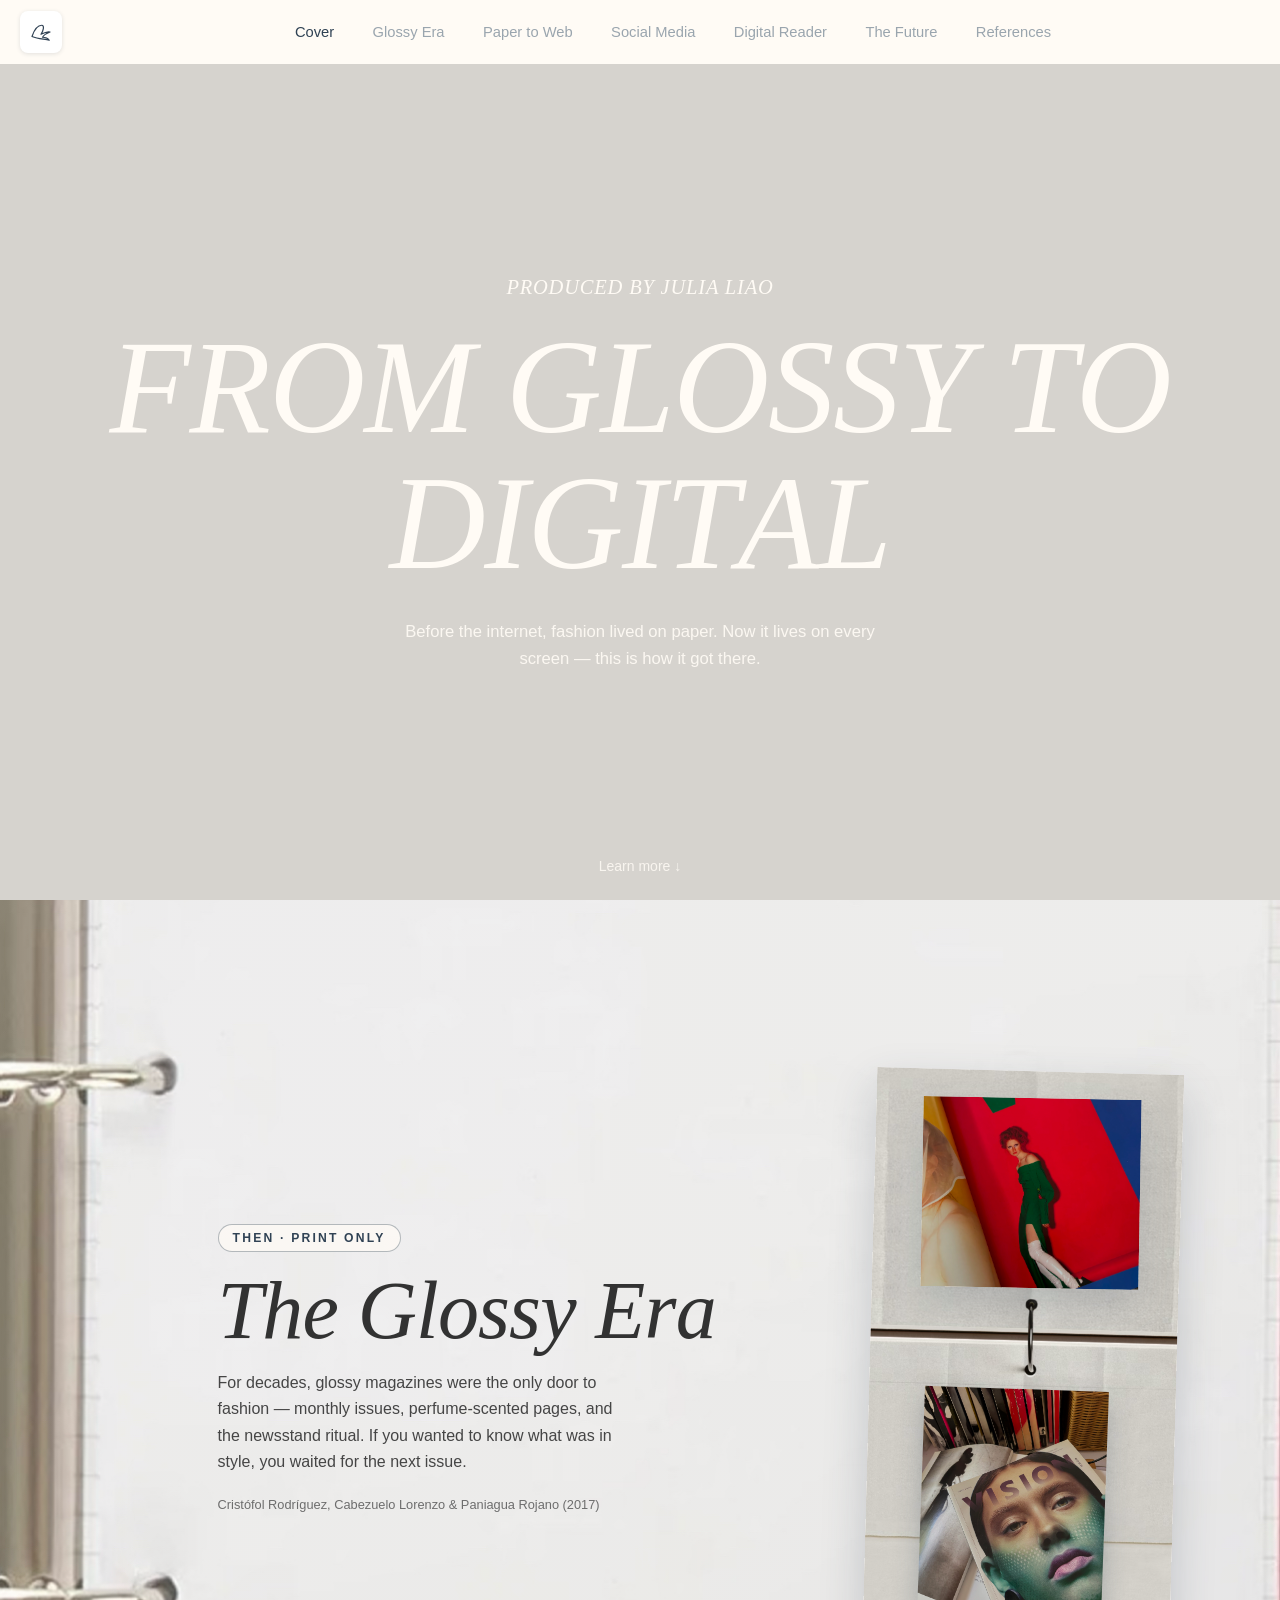
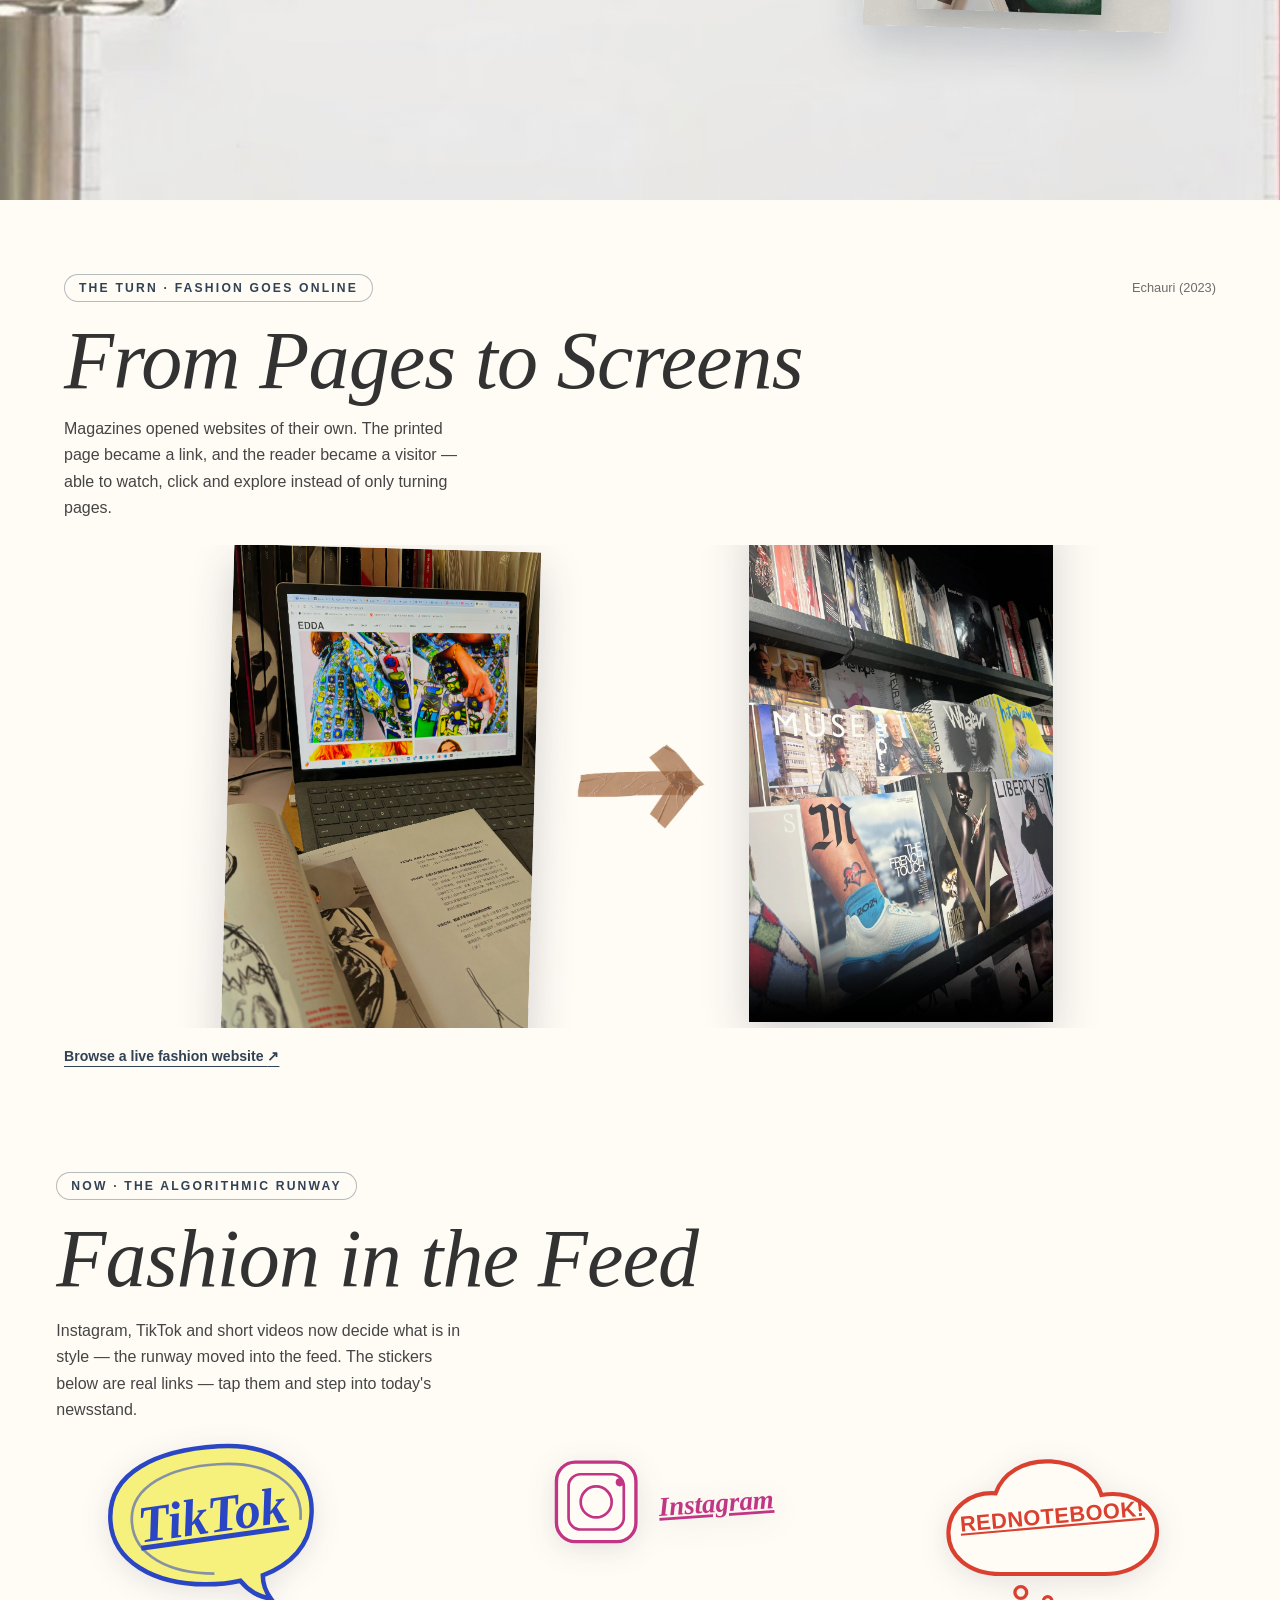
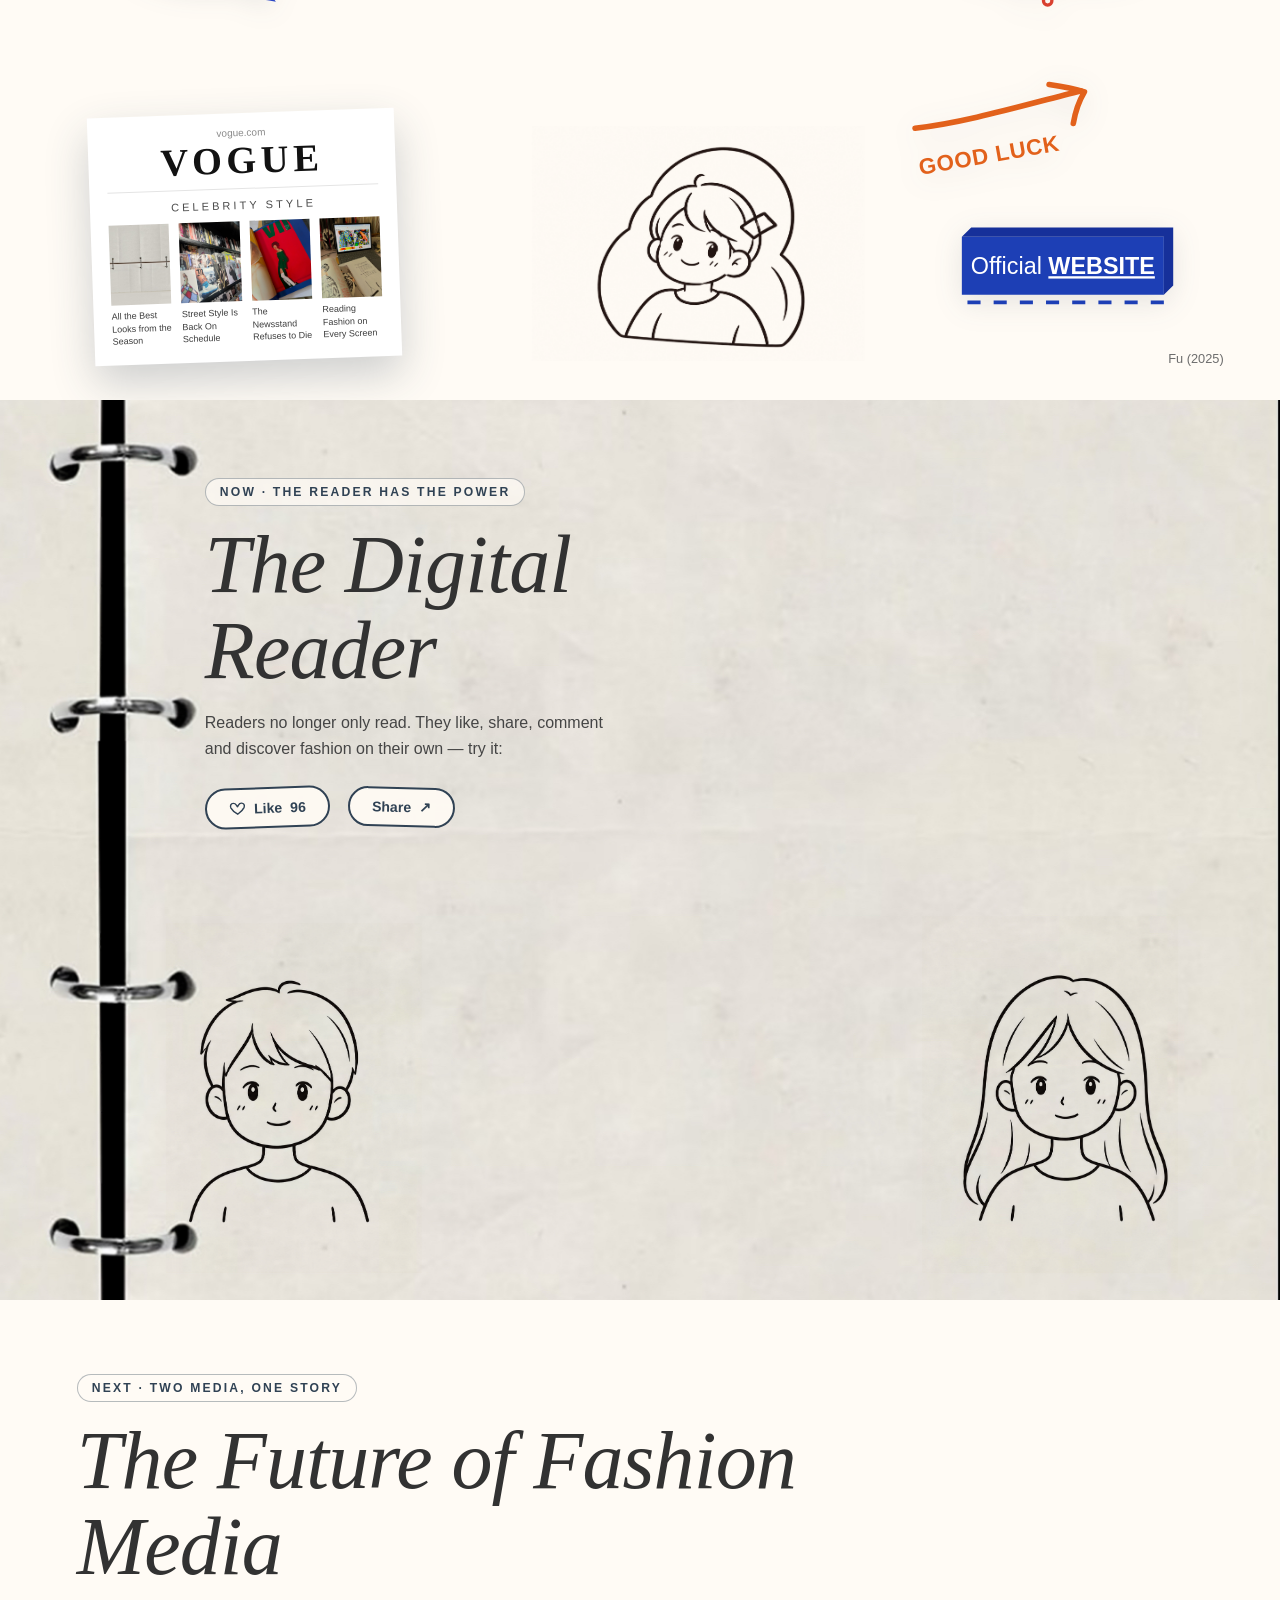
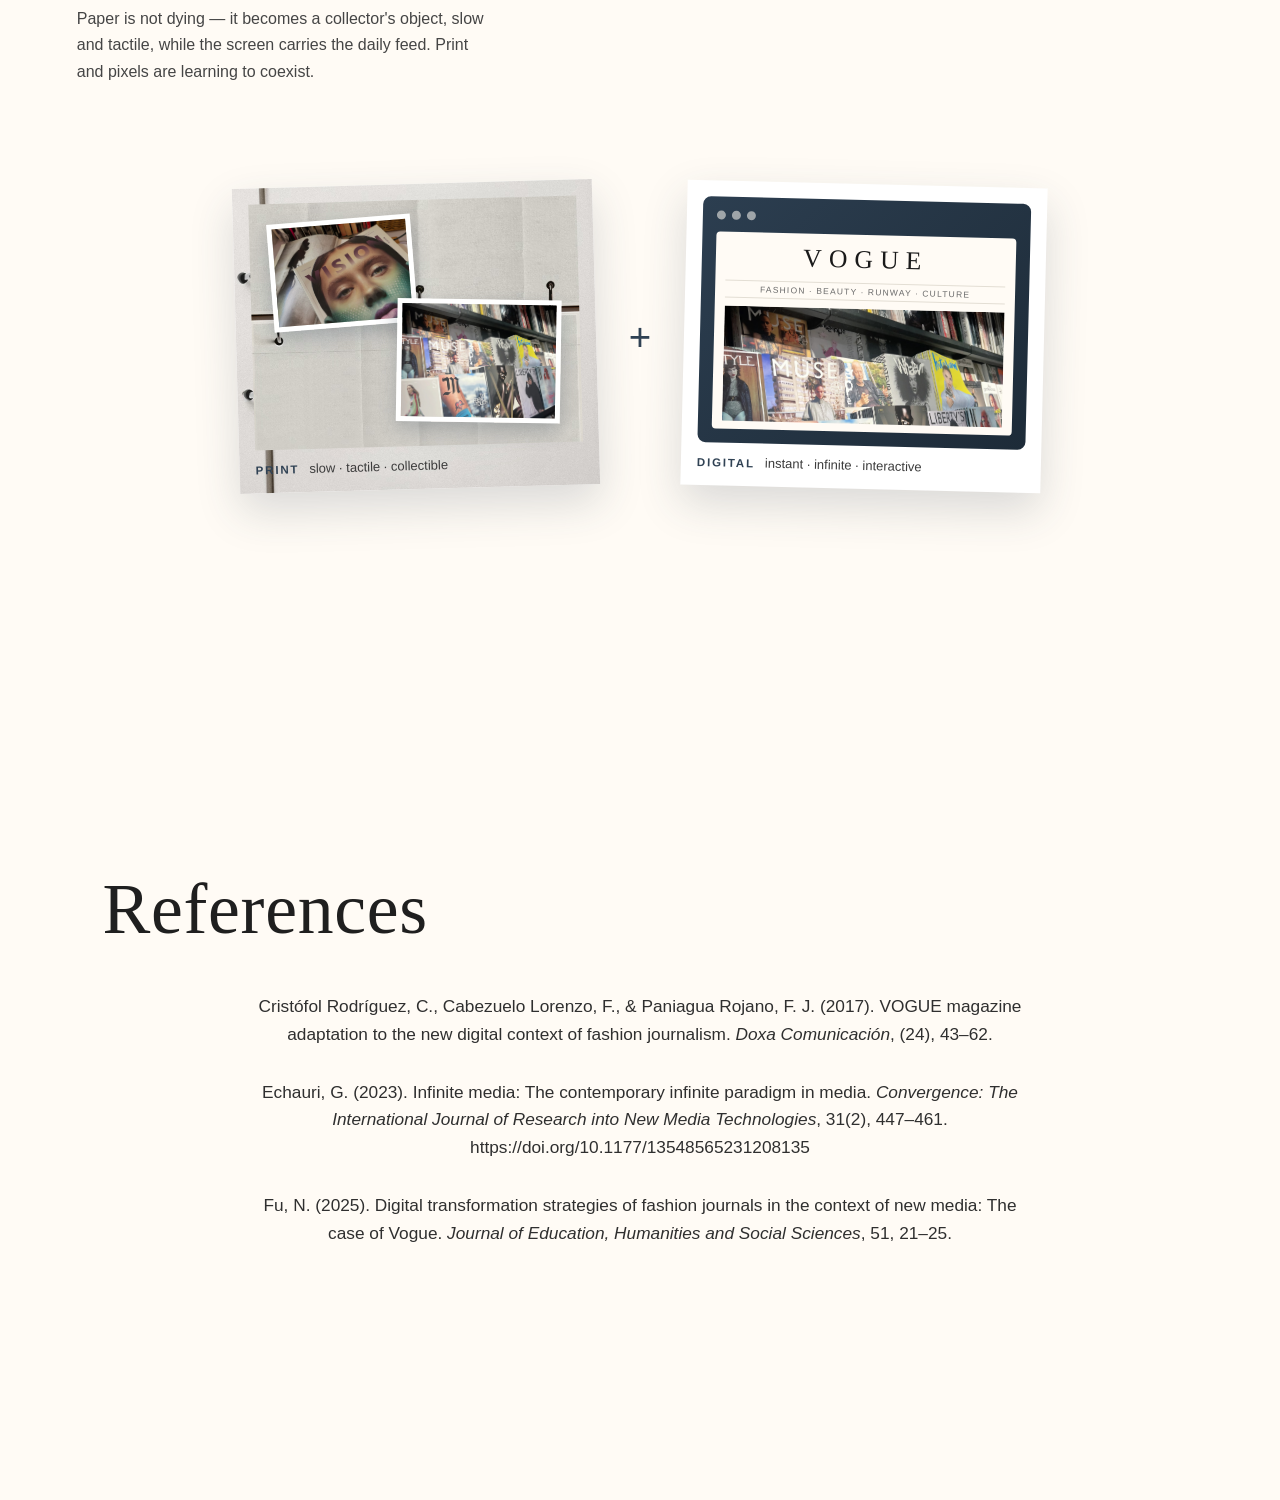
==== commit de325114: "0" ====
--- a/index.html
+++ b/index.html
@@ -5,7 +5,7 @@
     <meta name="viewport" content="width=device-width, initial-scale=1.0">
     <title>FROM GLOSSY TO DIGITAL — Julia Liao</title>
     <meta name="description" content="FROM GLOSSY TO DIGITAL. Produced by Julia Liao. How fashion knowledge moved from printed magazines to short videos, websites and digital media.">
-    <link rel="stylesheet" href="canvasite.css">
+    <link rel="stylesheet" href="canvasite.css?v=1.2">
 </head>
 <body>
     <!-- Top navigation -->
@@ -52,7 +52,8 @@
                 <p class="slide-cite">Cristófol Rodríguez, Cabezuelo Lorenzo &amp; Paniagua Rojano (2017)</p>
             </div>
             <figure class="era-photo era-photo-tall">
-                <img src="img/2.jpg" alt="A glossy fashion magazine cover lying open on a desk">
+                <img class="era-photo-bg" src="img/2.jpg" alt="A glossy fashion magazine cover lying open on a desk">
+                <img class="era-photo-top" src="img/5.jpg" alt="A VISION fashion magazine cover surrounded by other issues">
             </figure>
             <figure class="era-photo era-photo-small">
                 <img src="img/7.jpg" alt="Shelves of fashion magazines at a newsstand">
@@ -70,13 +71,17 @@
             </div>
             <p class="slide-desc screens-desc">Magazines opened websites of their own. The printed page became a link, and the reader became a visitor — able to watch, click and explore instead of only turning pages.</p>
             <div class="screens-stage">
-                <figure class="screens-video">
+               
+<figure class="screens-laptop">
+                    <img src="img/6.jpg" alt="A laptop showing a fashion brand website beside an open magazine">
+                </figure>
+                <!-- Turn arrow: video leads to the website -->
+                <img class="screens-arrow" src="img/a.jpg" alt="">
+ <figure class="screens-video">
                     <video src="video/1.mp4" controls playsinline preload="metadata" poster="img/11.jpg"></video>
                     <figcaption>fall 2026 fashion trends <span aria-hidden="true">·</span> now playing on a screen, not on paper</figcaption>
                 </figure>
-                <figure class="screens-laptop">
-                    <img src="img/6.jpg" alt="A laptop showing a fashion brand website beside an open magazine">
-                </figure>
+                
             </div>
             <a class="live-link" href="https://www.vogue.com" target="_blank" rel="noopener">Browse a live fashion website <span aria-hidden="true">↗</span></a>
         </section>
@@ -91,7 +96,7 @@
 
             <div class="feed-collage">
                 <!-- TikTok speech bubble (live link) -->
-                <a class="sticker-link sticker-tiktok" href="https://www.tiktok.com" target="_blank" rel="noopener" aria-label="Open TikTok">
+                <a class="sticker-link sticker-tiktok" href="video.html?v=tiktok" target="_blank" rel="noopener" aria-label="Watch the TikTok video">
                     <svg class="sticker" viewBox="0 0 300 210">
                         <path class="ink-blue" d="M258 96c6-52-42-84-104-80C88 20 30 44 34 100c3 44 48 70 106 70 14 0 27-1 39-4 8 10 20 18 34 20-6-8-9-17-9-26 32-12 52-34 54-64z" fill="#f6f07d" stroke="#2b46c4" stroke-width="5"/>
                         <path class="ink-blue" d="M246 98c4-40-36-66-92-62-52 3-100 24-96 66 3 36 42 56 92 56" fill="none" stroke="#2b46c4" stroke-width="3" opacity=".55"/>
@@ -100,7 +105,7 @@
                 </a>
 
                 <!-- REDNOTEBOOK thought cloud (live link) -->
-                <a class="sticker-link sticker-rednote" href="https://www.xiaohongshu.com" target="_blank" rel="noopener" aria-label="Open REDnote (Xiaohongshu)">
+                <a class="sticker-link sticker-rednote" href="video.html?v=xhs" target="_blank" rel="noopener" aria-label="Watch the REDnote video">
                     <svg class="sticker" viewBox="0 0 320 190">
                         <path d="M96 150c-38 0-64-22-62-52 2-27 26-46 56-44 8-24 34-40 66-38 30 2 54 18 60 40 34-6 64 12 66 40 2 30-24 54-62 54z" fill="#fffbf5" stroke="#d9402f" stroke-width="5"/>
                         <text class="rednote-word" x="158" y="90" text-anchor="middle" transform="rotate(-5 158 90)">REDNOTEBOOK!</text>
@@ -192,14 +197,32 @@
             </div>
             <div class="future-duo">
                 <figure class="future-card future-print">
-                    <img src="img/2.jpg" alt="A glossy print magazine cover">
+                    <div class="print-visual">
+                        <img src="img/2.jpg" alt="A glossy print magazine cover">
+                        <div class="print-collage" aria-hidden="true">
+                            <img class="collage-a" src="img/5.jpg" alt="">
+                            <img class="collage-b" src="img/11.jpg" alt="">
+                        </div>
+                    </div>
                     <figcaption><span class="future-label">Print</span> slow · tactile · collectible</figcaption>
                 </figure>
                 <span class="future-plus" aria-hidden="true">+</span>
                 <figure class="future-card future-digital">
                     <div class="future-screen" aria-hidden="true">
                         <div class="future-dots"><span></span><span></span><span></span></div>
-                        <div class="future-lines"><span></span><span></span><span></span></div>
+                        <div class="future-site">
+                            <p class="future-masthead">VOGUE</p>
+                            <p class="future-navline">Fashion · Beauty · Runway · Culture</p>
+                            <div class="future-scroll">
+                                <figure class="future-hero"><img src="img/11.jpg" alt=""></figure>
+                                <div class="future-thumbs">
+                                    <img src="img/5.jpg" alt="">
+                                    <img src="img/6.jpg" alt="">
+                                    <img src="img/7.jpg" alt="">
+                                </div>
+                                <figure class="future-hero"><img src="img/6.jpg" alt=""></figure>
+                            </div>
+                        </div>
                     </div>
                     <figcaption><span class="future-label">Digital</span> instant · infinite · interactive</figcaption>
                 </figure>
@@ -219,6 +242,6 @@
 
     <div class="share-toast" id="shareToast" role="status" aria-live="polite"></div>
 
-    <script src="canvasite.js"></script>
+    <script src="canvasite.js?v=1.2"></script>
 </body>
 </html>
--- a/canvasite.css
+++ b/canvasite.css
@@ -327,6 +327,27 @@
     height: clamp(300px, 62vh, 560px);
 }
 
+/* Collage: 2.jpg fills the frame as the backdrop, 5.jpg is pasted on top like a print */
+.era-photo-tall img {
+    position: absolute;
+}
+
+.era-photo-tall .era-photo-bg {
+    width: 100%;
+    height: 100%;
+}
+
+.era-photo-tall .era-photo-top {
+    top: auto;
+    left: 18%;
+    bottom: 3%;
+    width: 60%;
+    height: 40%;
+    /* border: 6px solid #fffbf5; */
+    box-shadow: 0 10px 26px rgba(48, 66, 84, 0.28);
+    transform: rotate(0.5deg);
+}
+
 .era-photo-small {
     right: clamp(12px, 11vw, 180px);
     top: clamp(28px, 22vh, 320px);
@@ -405,6 +426,16 @@
     width: 100%;
     height: 100%;
     object-fit: cover;
+}
+
+/* Tape-arrow photo (img/a.jpg) between the video and the laptop photo.
+   It's an opaque JPG — multiply blends the white background into the paper. */
+.screens-arrow {
+    flex: 0 0 auto;
+    align-self: center;
+    width: clamp(90px, 10vw, 150px);
+    mix-blend-mode: multiply;
+    filter: none;
 }
 
 .screens-desc {
@@ -829,6 +860,36 @@
     object-fit: cover;
 }
 
+/* Magazine snapshots pasted onto the print card */
+.print-visual {
+    position: relative;
+}
+
+.print-collage {
+    position: absolute;
+    inset: 0;
+}
+
+.print-collage img {
+    position: absolute;
+    border: 5px solid #fff;
+    box-shadow: 0 8px 20px rgba(48, 66, 84, 0.28);
+}
+
+.print-collage .collage-a {
+    width: 44%;
+    top: 7%;
+    left: 6%;
+    transform: rotate(-3deg);
+}
+
+.print-collage .collage-b {
+    width: 50%;
+    bottom: 9%;
+    right: 6%;
+    transform: rotate(2.5deg);
+}
+
 .future-card figcaption {
     display: flex;
     align-items: center;
@@ -863,6 +924,7 @@
     padding: 14px;
     background: linear-gradient(135deg, #2c3e50, #1d2b38);
     border-radius: 8px;
+    overflow: hidden;
 }
 
 .future-dots {
@@ -877,26 +939,85 @@
     background: rgba(255, 251, 245, 0.55);
 }
 
-.future-lines {
+/* Mini vogue.com homepage shown on the digital card.
+   Masthead and nav stay fixed; the images below scroll like an endless feed. */
+.future-site {
     flex: 1;
+    min-height: 0;
     display: flex;
     flex-direction: column;
-    justify-content: center;
-    gap: 11px;
-}
-
-.future-lines span {
-    height: 10px;
-    border-radius: 6px;
-    background: rgba(255, 251, 245, 0.28);
-}
-
-.future-lines span:nth-child(2) {
-    width: 72%;
-}
-
-.future-lines span:nth-child(3) {
-    width: 46%;
+    gap: 8px;
+    padding: 10px 10px 8px;
+    background: #fffbf5;
+    border-radius: 4px;
+    overflow: hidden;
+}
+
+.future-scroll {
+    flex: 1;
+    min-height: 0;
+    overflow-y: auto;
+    display: flex;
+    flex-direction: column;
+    gap: 8px;
+    scrollbar-width: thin;
+    scrollbar-color: rgba(48, 66, 84, 0.35) transparent;
+}
+
+.future-scroll::-webkit-scrollbar {
+    width: 5px;
+}
+
+.future-scroll::-webkit-scrollbar-thumb {
+    background: rgba(48, 66, 84, 0.3);
+    border-radius: 4px;
+}
+
+.future-masthead {
+    font-family: Didot, "Bodoni MT", "Playfair Display", Georgia, serif;
+    font-size: clamp(18px, 2vw, 26px);
+    letter-spacing: 0.28em;
+    text-align: center;
+    color: #1a1a1a;
+}
+
+.future-navline {
+    font-family: Arial, Helvetica, sans-serif;
+    font-size: 8.5px;
+    letter-spacing: 0.14em;
+    text-transform: uppercase;
+    text-align: center;
+    color: #6b6b6b;
+    border-top: 1px solid #e3ded4;
+    border-bottom: 1px solid #e3ded4;
+    padding: 3px 0;
+}
+
+.future-hero {
+    flex: none;
+    margin: 0;
+    aspect-ratio: 16 / 10;
+    overflow: hidden;
+}
+
+.future-hero img {
+    width: 100%;
+    height: 100%;
+    object-fit: cover;
+    display: block;
+}
+
+.future-thumbs {
+    display: grid;
+    grid-template-columns: repeat(3, 1fr);
+    gap: 6px;
+}
+
+.future-thumbs img {
+    width: 100%;
+    aspect-ratio: 1 / 1;
+    object-fit: cover;
+    display: block;
 }
 
 /* --------------------------------------------------------------------------
@@ -1008,7 +1129,8 @@
         max-width: 88vw;
     }
 
-    .screens-laptop {
+    .screens-laptop,
+    .screens-arrow {
         display: none;
     }
 
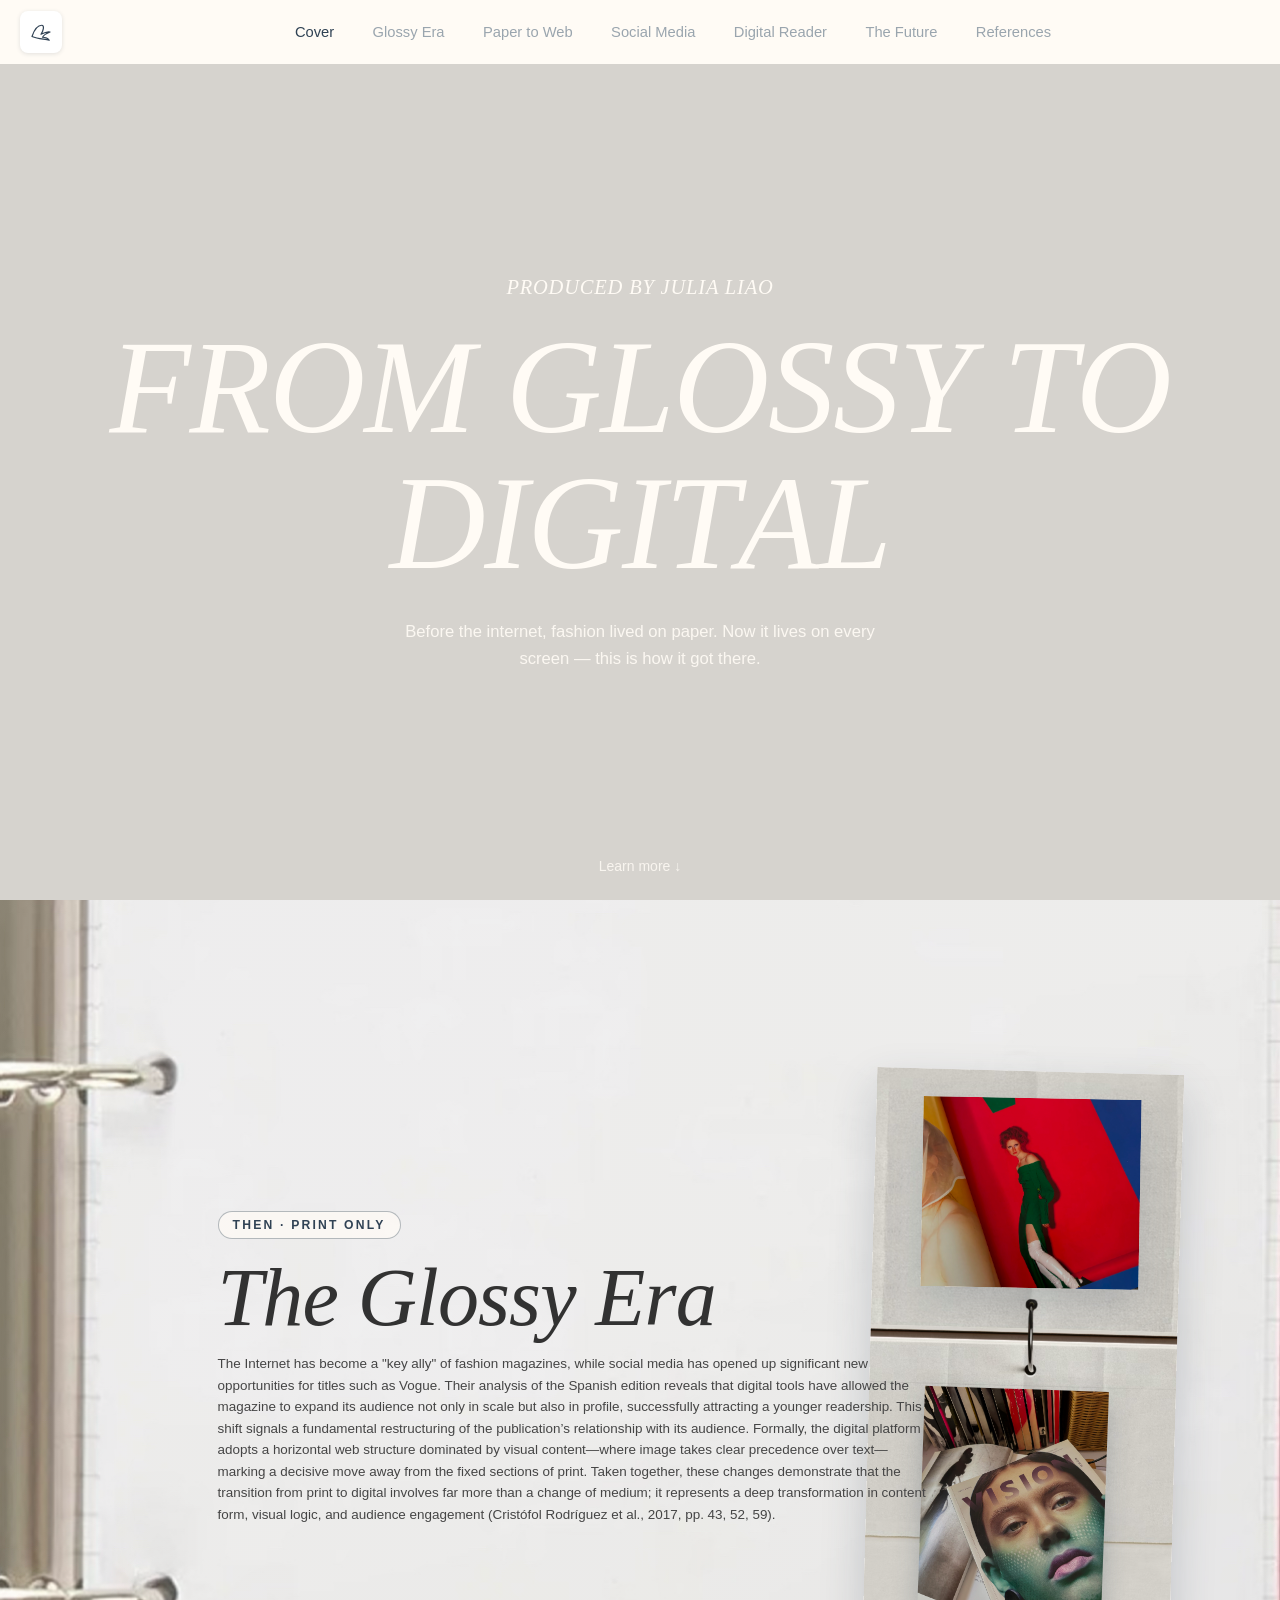
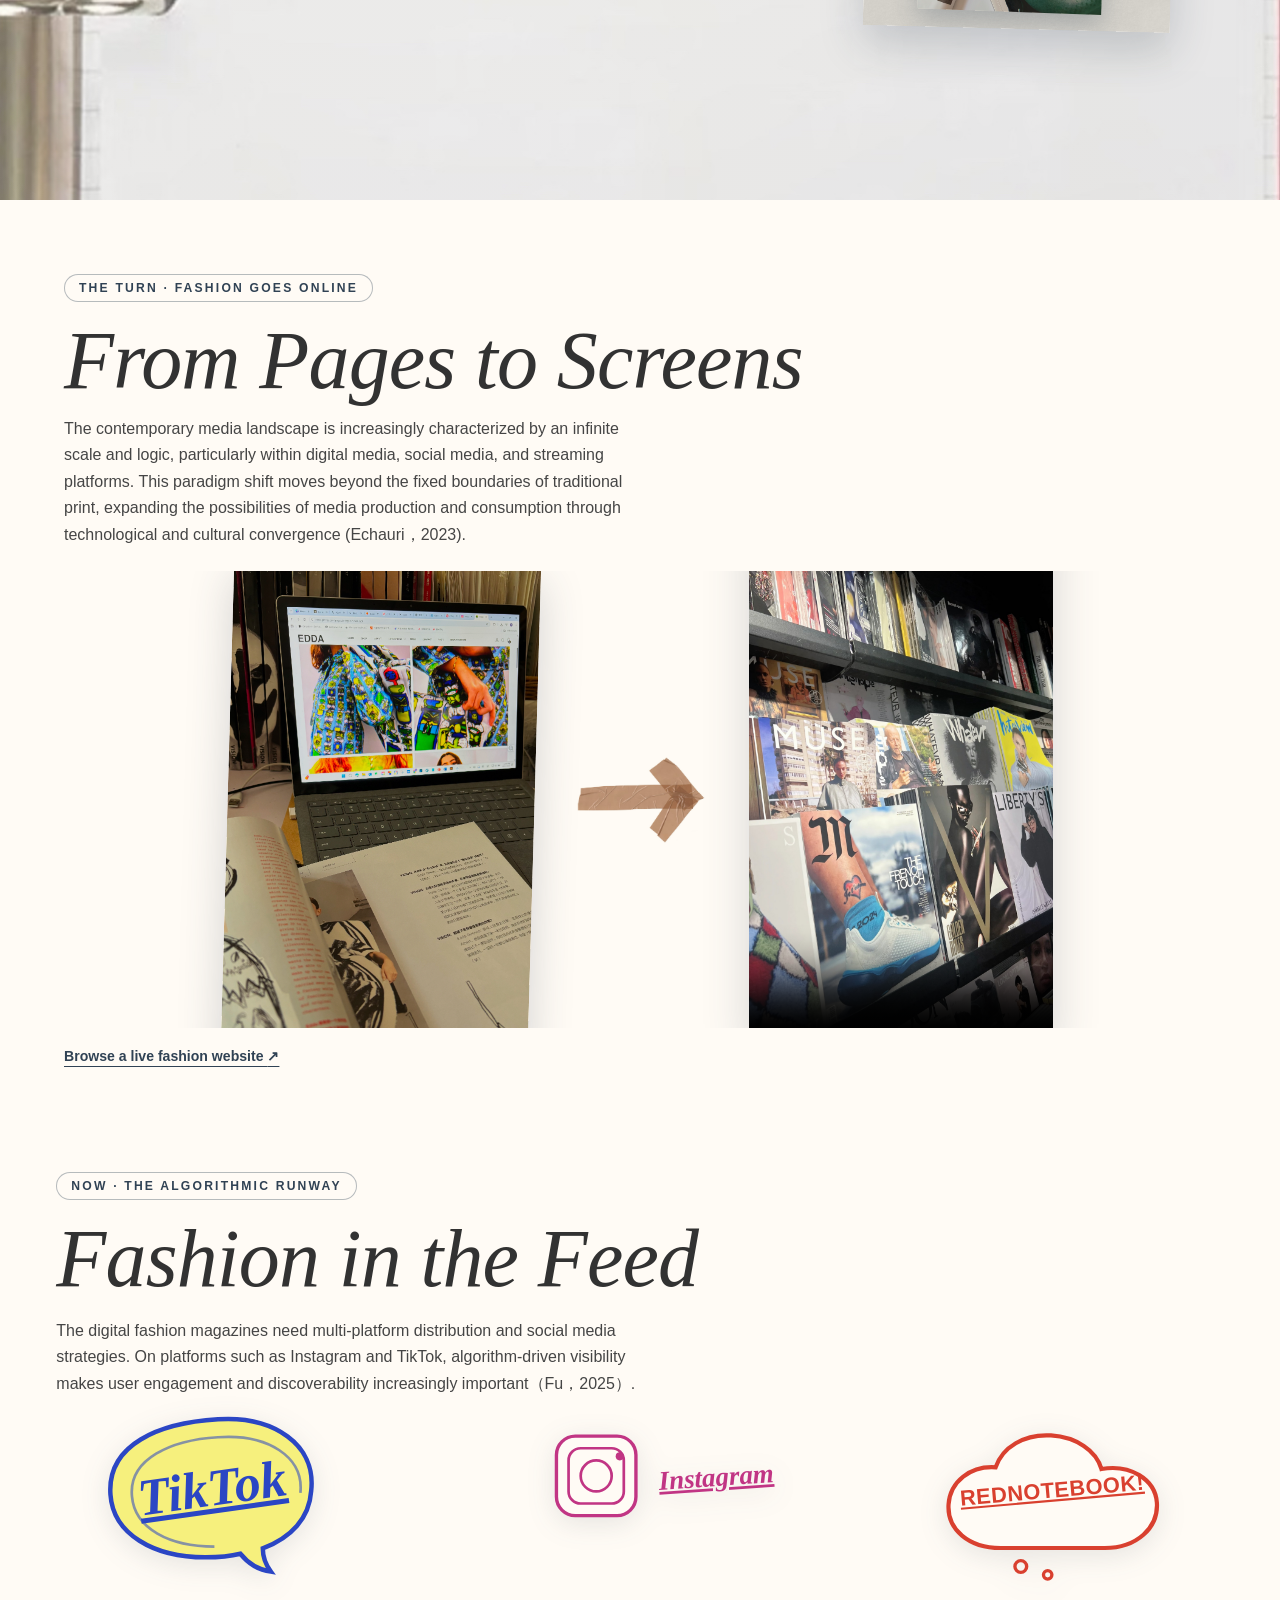
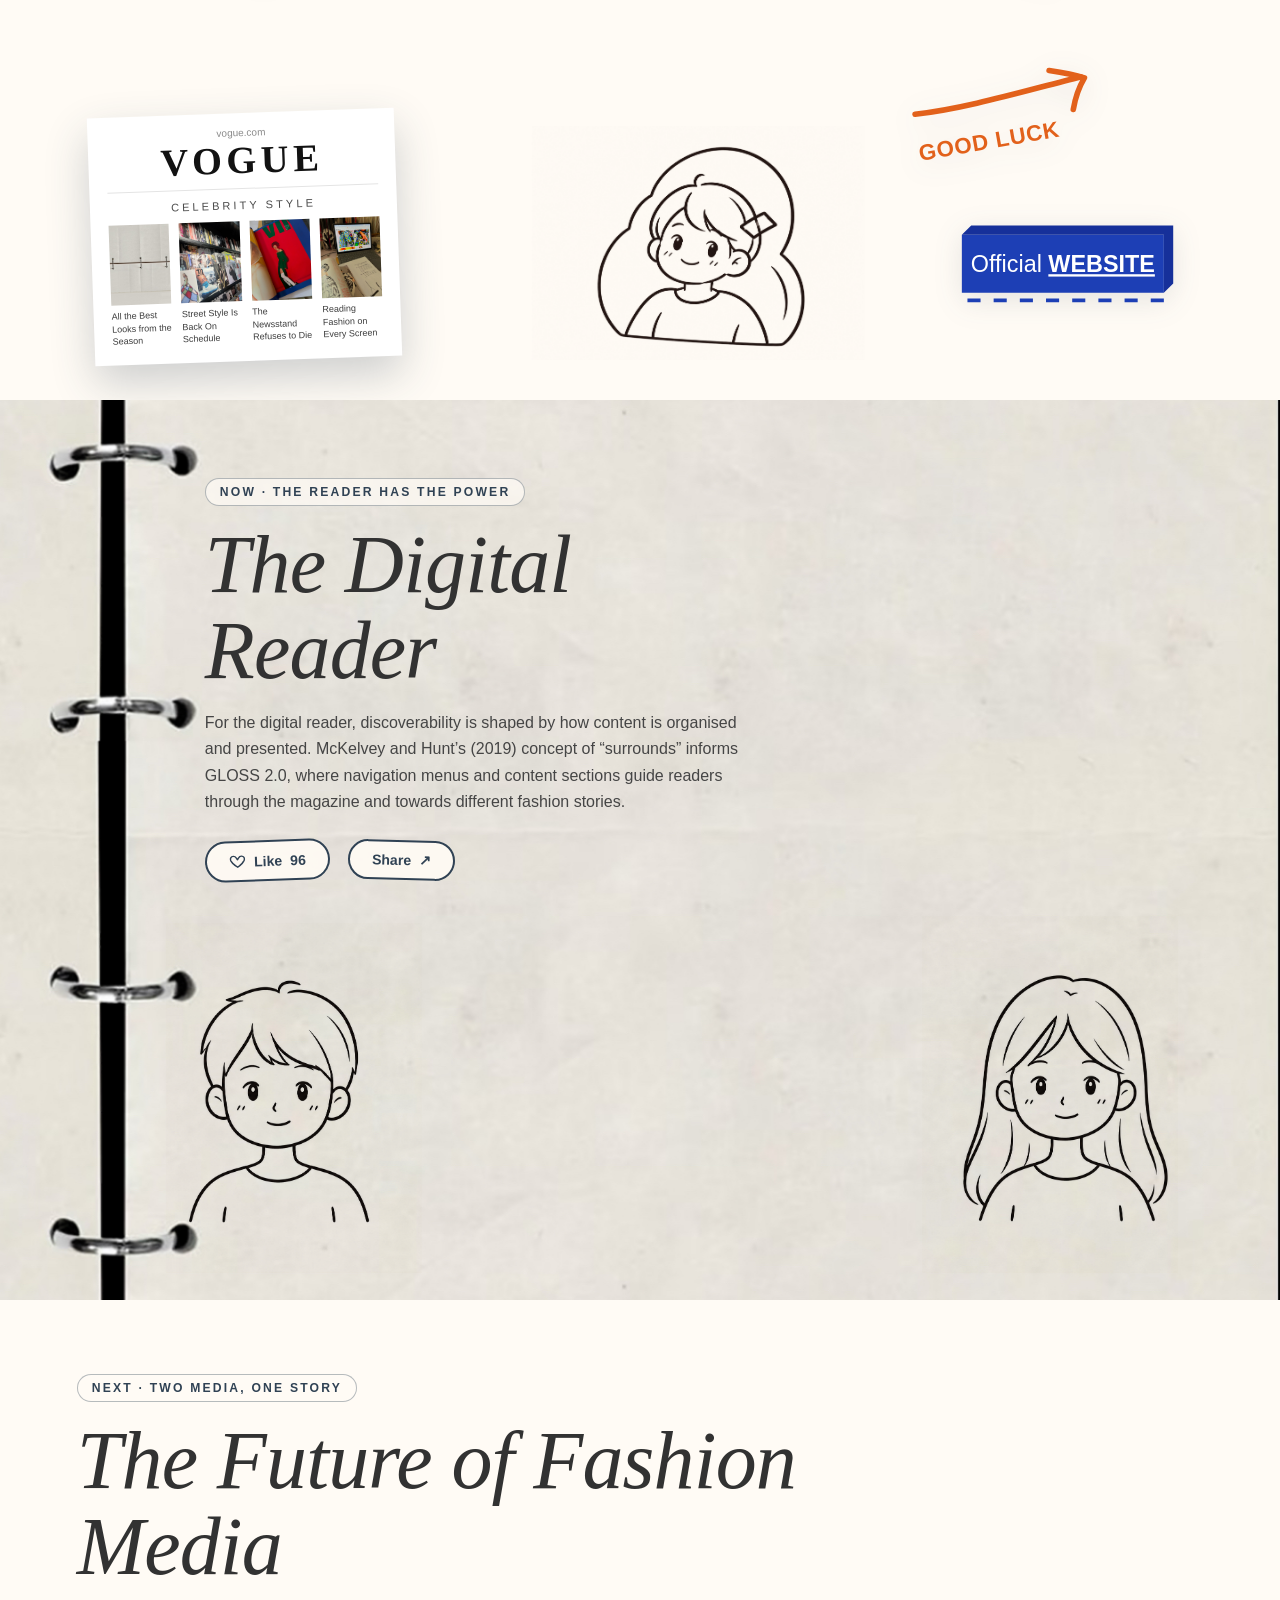
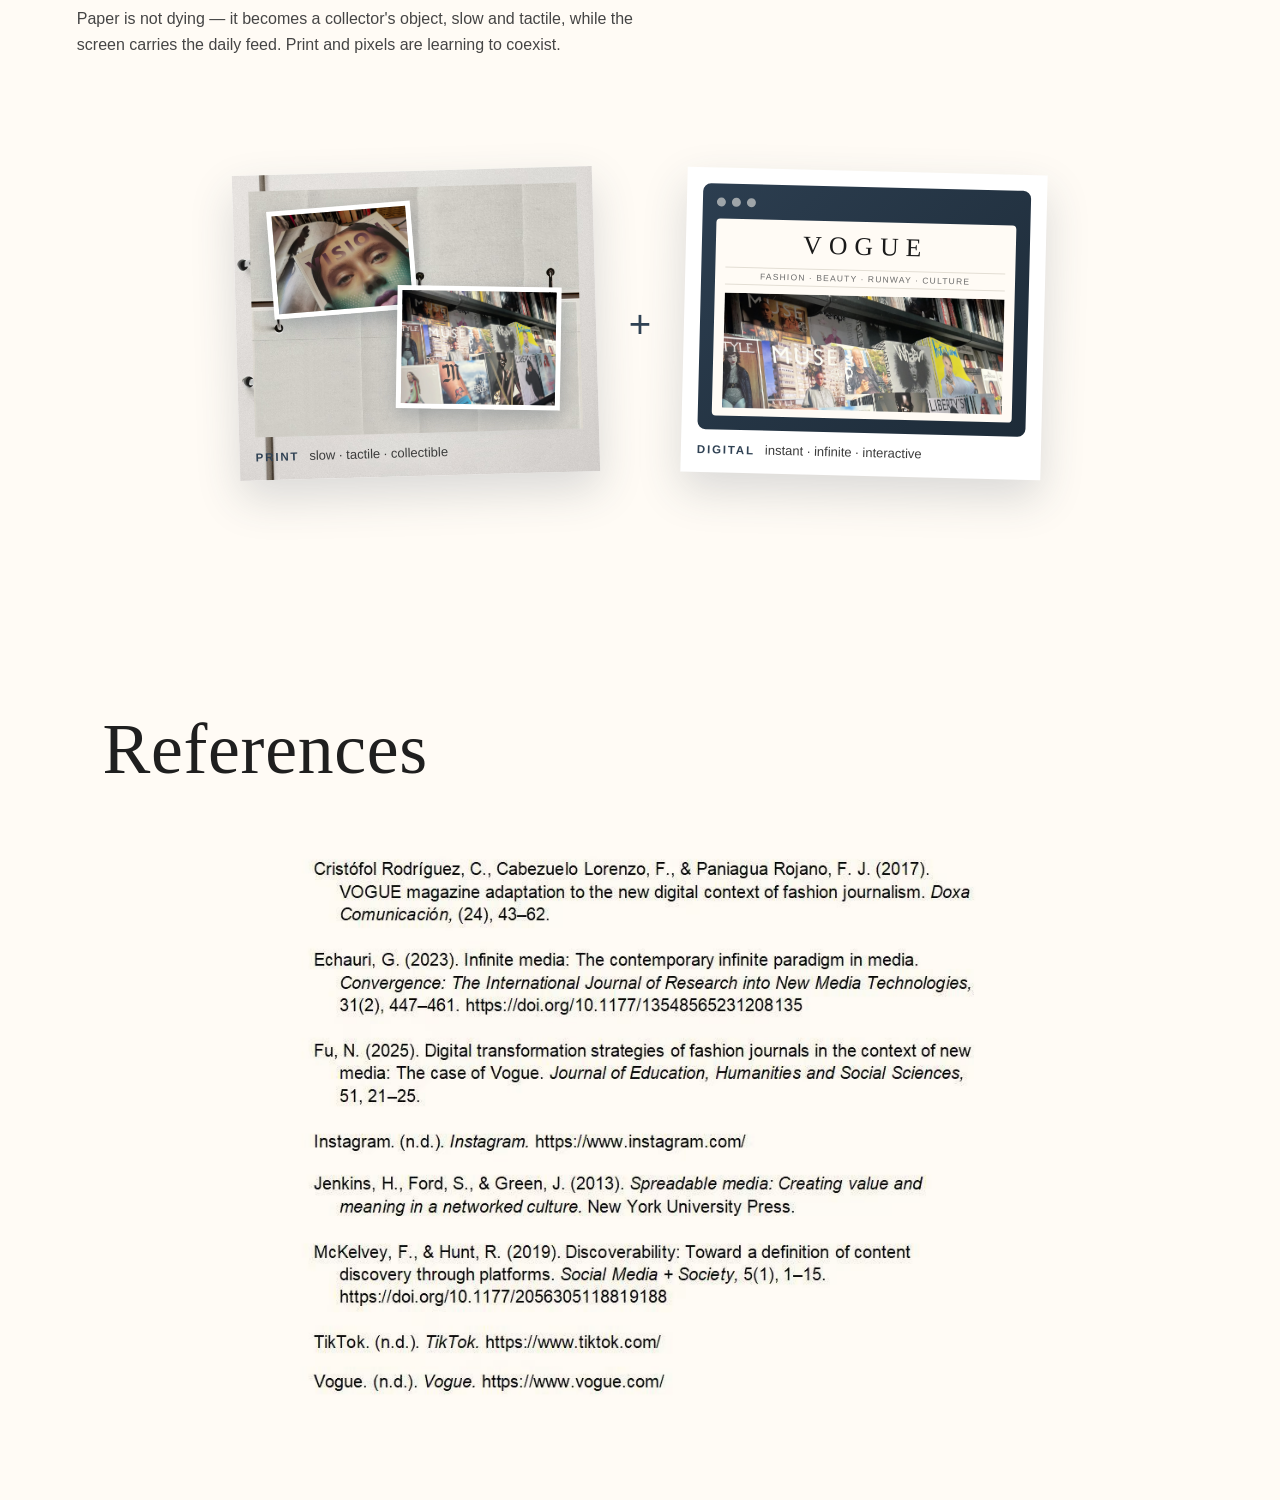
==== commit bcbb8b04: "1" ====
--- a/index.html
+++ b/index.html
@@ -48,8 +48,7 @@
             <div class="era-copy">
                 <p class="slide-tag">Then · print only</p>
                 <h2 class="slide-heading">The Glossy Era</h2>
-                <p class="slide-desc">For decades, glossy magazines were the only door to fashion — monthly issues, perfume-scented pages, and the newsstand ritual. If you wanted to know what was in style, you waited for the next issue.</p>
-                <p class="slide-cite">Cristófol Rodríguez, Cabezuelo Lorenzo &amp; Paniagua Rojano (2017)</p>
+                <p class="slide-desc">The Internet has become a "key ally" of fashion magazines, while social media has opened up significant new opportunities for titles such as Vogue. Their analysis of the Spanish edition reveals that digital tools have allowed the magazine to expand its audience not only in scale but also in profile, successfully attracting a younger readership. This shift signals a fundamental restructuring of the publication’s relationship with its audience. Formally, the digital platform adopts a horizontal web structure dominated by visual content—where image takes clear precedence over text—marking a decisive move away from the fixed sections of print. Taken together, these changes demonstrate that the transition from print to digital involves far more than a change of medium; it represents a deep transformation in content form, visual logic, and audience engagement (Cristófol Rodríguez et al., 2017, pp. 43, 52, 59).</p>
             </div>
             <figure class="era-photo era-photo-tall">
                 <img class="era-photo-bg" src="img/2.jpg" alt="A glossy fashion magazine cover lying open on a desk">
@@ -67,9 +66,9 @@
                     <p class="slide-tag">The turn · fashion goes online</p>
                     <h2 class="slide-heading">From Pages to Screens</h2>
                 </div>
-                <p class="slide-cite">Echauri (2023)</p>
-            </div>
-            <p class="slide-desc screens-desc">Magazines opened websites of their own. The printed page became a link, and the reader became a visitor — able to watch, click and explore instead of only turning pages.</p>
+                <!-- <p class="slide-cite">Echauri (2023)</p> -->
+            </div>
+            <p class="slide-desc screens-desc">The contemporary media landscape is increasingly characterized by an infinite scale and logic, particularly within digital media, social media, and streaming platforms. This paradigm shift moves beyond the fixed boundaries of traditional print, expanding the possibilities of media production and consumption through technological and cultural convergence (Echauri，2023).</p>
             <div class="screens-stage">
                
 <figure class="screens-laptop">
@@ -91,7 +90,7 @@
             <div class="feed-head">
                 <p class="slide-tag">Now · the algorithmic runway</p>
                 <h2 class="slide-heading">Fashion in the Feed</h2>
-                <p class="slide-desc feed-desc">Instagram, TikTok and short videos now decide what is in style — the runway moved into the feed. The stickers below are real links — tap them and step into today's newsstand.</p>
+                <p class="slide-desc feed-desc">The digital fashion magazines need multi-platform distribution and social media strategies. On platforms such as Instagram and TikTok, algorithm-driven visibility makes user engagement and discoverability increasingly important（Fu，2025）.</p>
             </div>
 
             <div class="feed-collage">
@@ -163,7 +162,7 @@
                 </div>
             </div>
 
-            <p class="slide-cite feed-cite">Fu (2025)</p>
+            <!-- <p class="slide-cite feed-cite">Fu (2025)</p> -->
         </section>
 
         <!-- Page 5 · NOW · The Digital Reader -->
@@ -171,7 +170,7 @@
             <div class="reader-copy">
                 <p class="slide-tag">Now · the reader has the power</p>
                 <h2 class="slide-heading reader-heading">The Digital Reader</h2>
-                <p class="slide-desc reader-desc">Readers no longer only read. They like, share, comment and discover fashion on their own — try it:</p>
+                <p class="slide-desc reader-desc">For the digital reader, discoverability is shaped by how content is organised and presented. McKelvey and Hunt’s (2019) concept of “surrounds” informs GLOSS 2.0, where navigation menus and content sections guide readers through the magazine and towards different fashion stories. </p>
                 <div class="reader-actions">
                     <button class="pill-btn like-btn" id="likeBtn" type="button">
                         <svg viewBox="0 0 24 24" aria-hidden="true"><path d="M12 20s-7-4.6-9.2-9C1.2 7.6 3 4.5 6.2 4.5c2 0 3.4 1.1 4.3 2.6l1.5 2.4 1.5-2.4c.9-1.5 2.3-2.6 4.3-2.6 3.2 0 5 3.1 3.4 6.5C19 15.4 12 20 12 20z" fill="none" stroke="currentColor" stroke-width="2" stroke-linejoin="round"/></svg>
@@ -233,10 +232,8 @@
         <section class="slide slide-refs" id="page-7">
             <h2 class="refs-heading">References</h2>
             <div class="refs-list">
-                <p>Cristófol Rodríguez, C., Cabezuelo Lorenzo, F., &amp; Paniagua Rojano, F. J. (2017). VOGUE magazine adaptation to the new digital context of fashion journalism. <em>Doxa Comunicación</em>, (24), 43–62.</p>
-                <p>Echauri, G. (2023). Infinite media: The contemporary infinite paradigm in media. <em>Convergence: The International Journal of Research into New Media Technologies</em>, 31(2), 447–461. https://doi.org/10.1177/13548565231208135</p>
-                <p>Fu, N. (2025). Digital transformation strategies of fashion journals in the context of new media: The case of Vogue. <em>Journal of Education, Humanities and Social Sciences</em>, 51, 21–25.</p>
-            </div>
+                    <img class="refs-image" src="img/reference.jpg" alt="Full APA reference list">
+                </div>
         </section>
     </main>
 
--- a/canvasite.css
+++ b/canvasite.css
@@ -137,7 +137,7 @@
 }
 
 .slide-desc {
-    max-width: 46ch;
+    max-width:66ch;
     font-size: clamp(14px, 1.25vw, 18px);
     line-height: 1.65;
     color: #454545;
@@ -295,7 +295,7 @@
 .era-copy {
     position: relative;
     z-index: 2;
-    max-width: 560px;
+    max-width: 860px;
 }
 
 .era-copy .slide-kicker {
@@ -305,6 +305,14 @@
 
 .era-copy .slide-cite {
     margin-top: 22px;
+}
+
+/* The Glossy Era runs a long academic paragraph — tighten it to fit the slide */
+.slide-era .slide-desc {
+    max-width: 96ch;
+    font-size: clamp(12.5px, 1.05vw, 15px);
+    line-height: 1.6;
+    margin-top: 12px;
 }
 
 .era-photo {
@@ -1049,10 +1057,15 @@
     text-align: center;
 }
 
-.refs-list p {
-    font-size: clamp(14px, 1.35vw, 19px);
-    line-height: 1.6;
-    color: #2f2f2f;
+/* Reference screenshot blends into the page — only the text shows */
+.refs-image {
+    display: block;
+    width: auto;
+    height: auto;
+    max-width: min(760px, 88vw);
+    max-height: min(64vh, 640px);
+    margin: 0 auto;
+    mix-blend-mode: multiply;
 }
 
 /* --------------------------------------------------------------------------
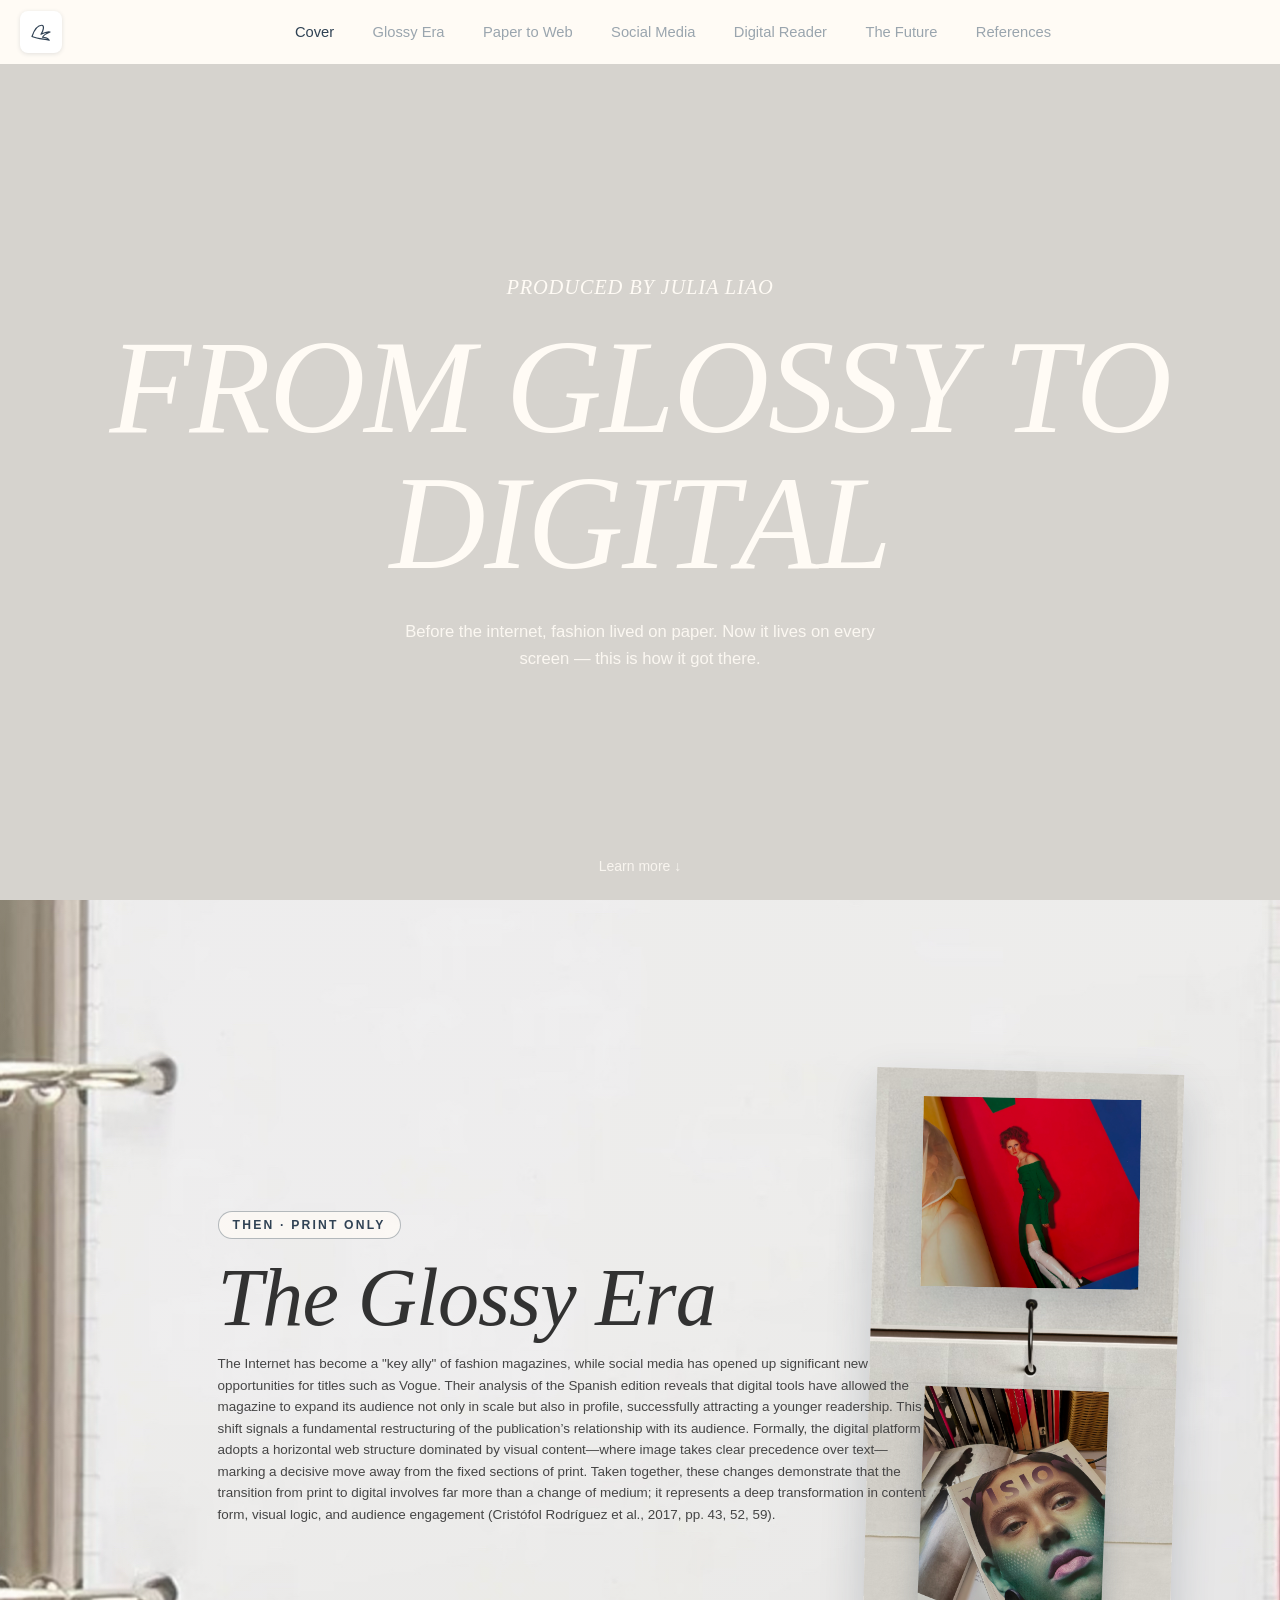
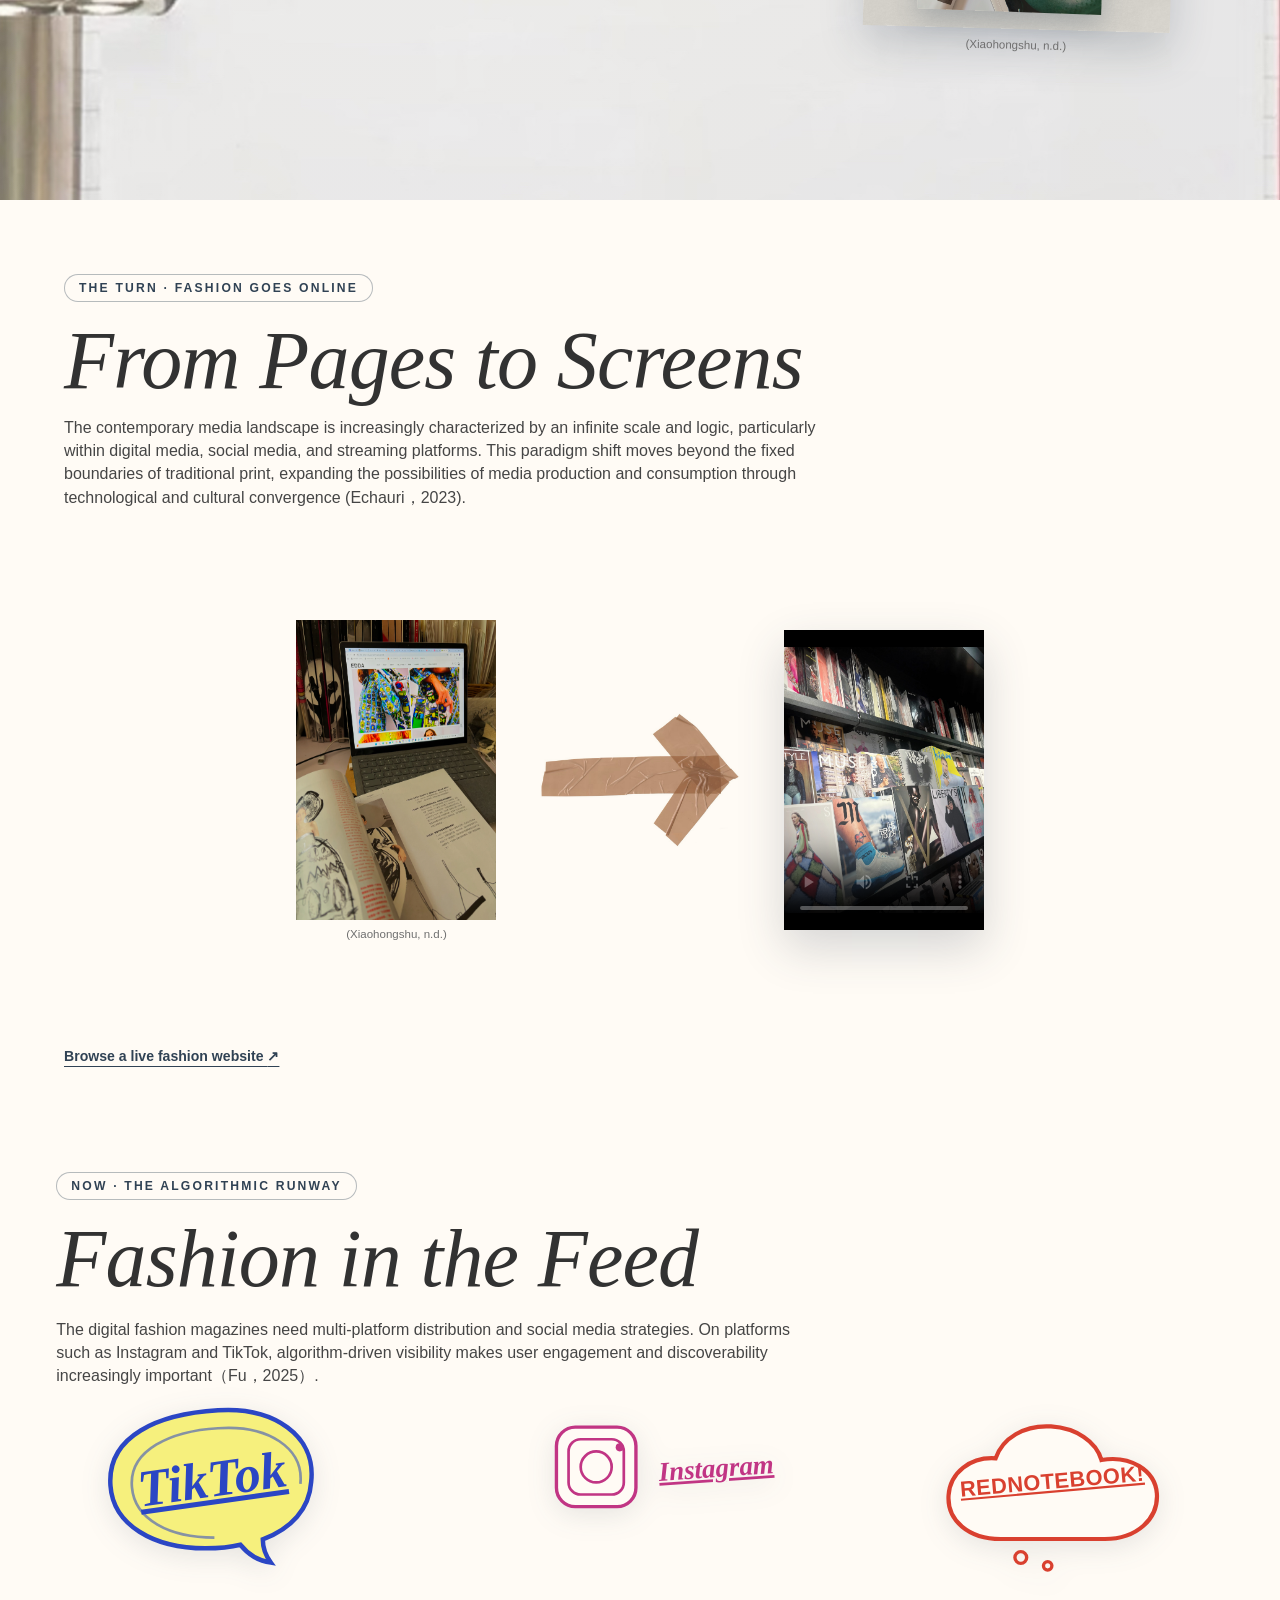
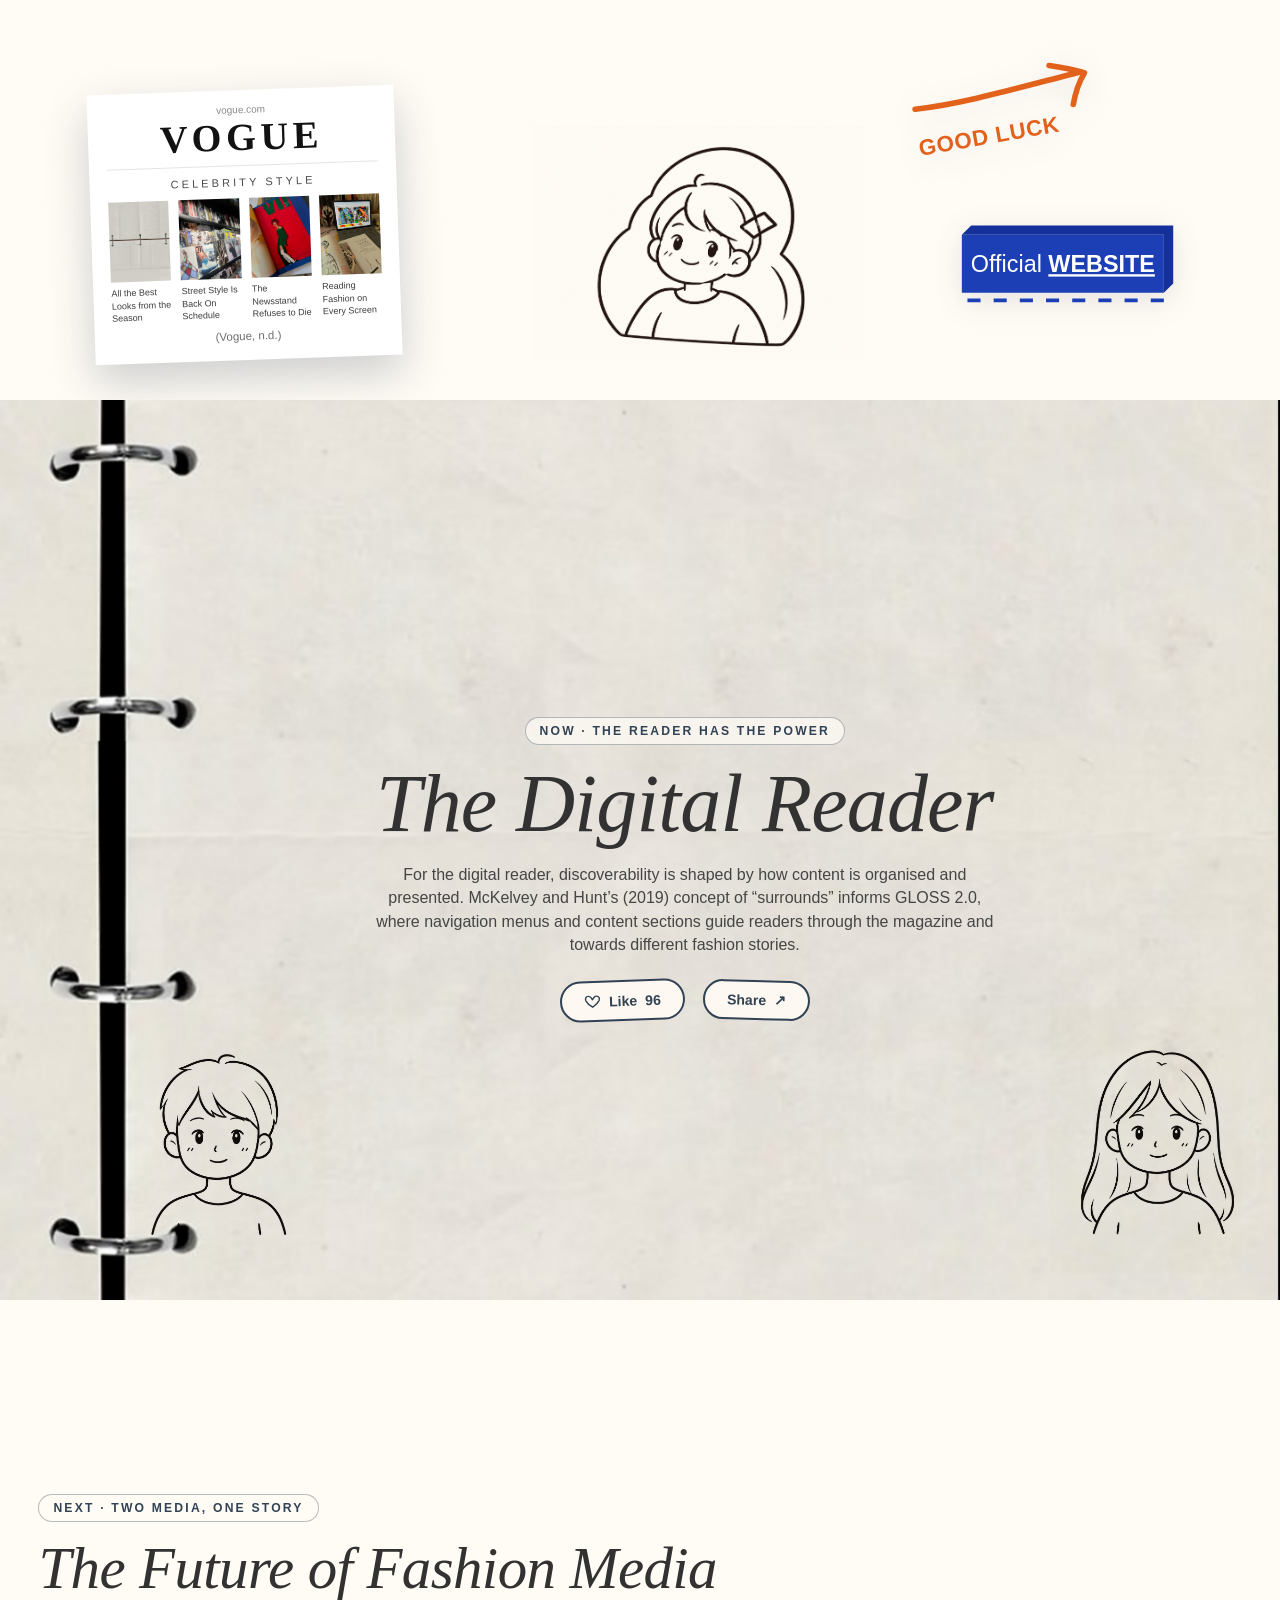
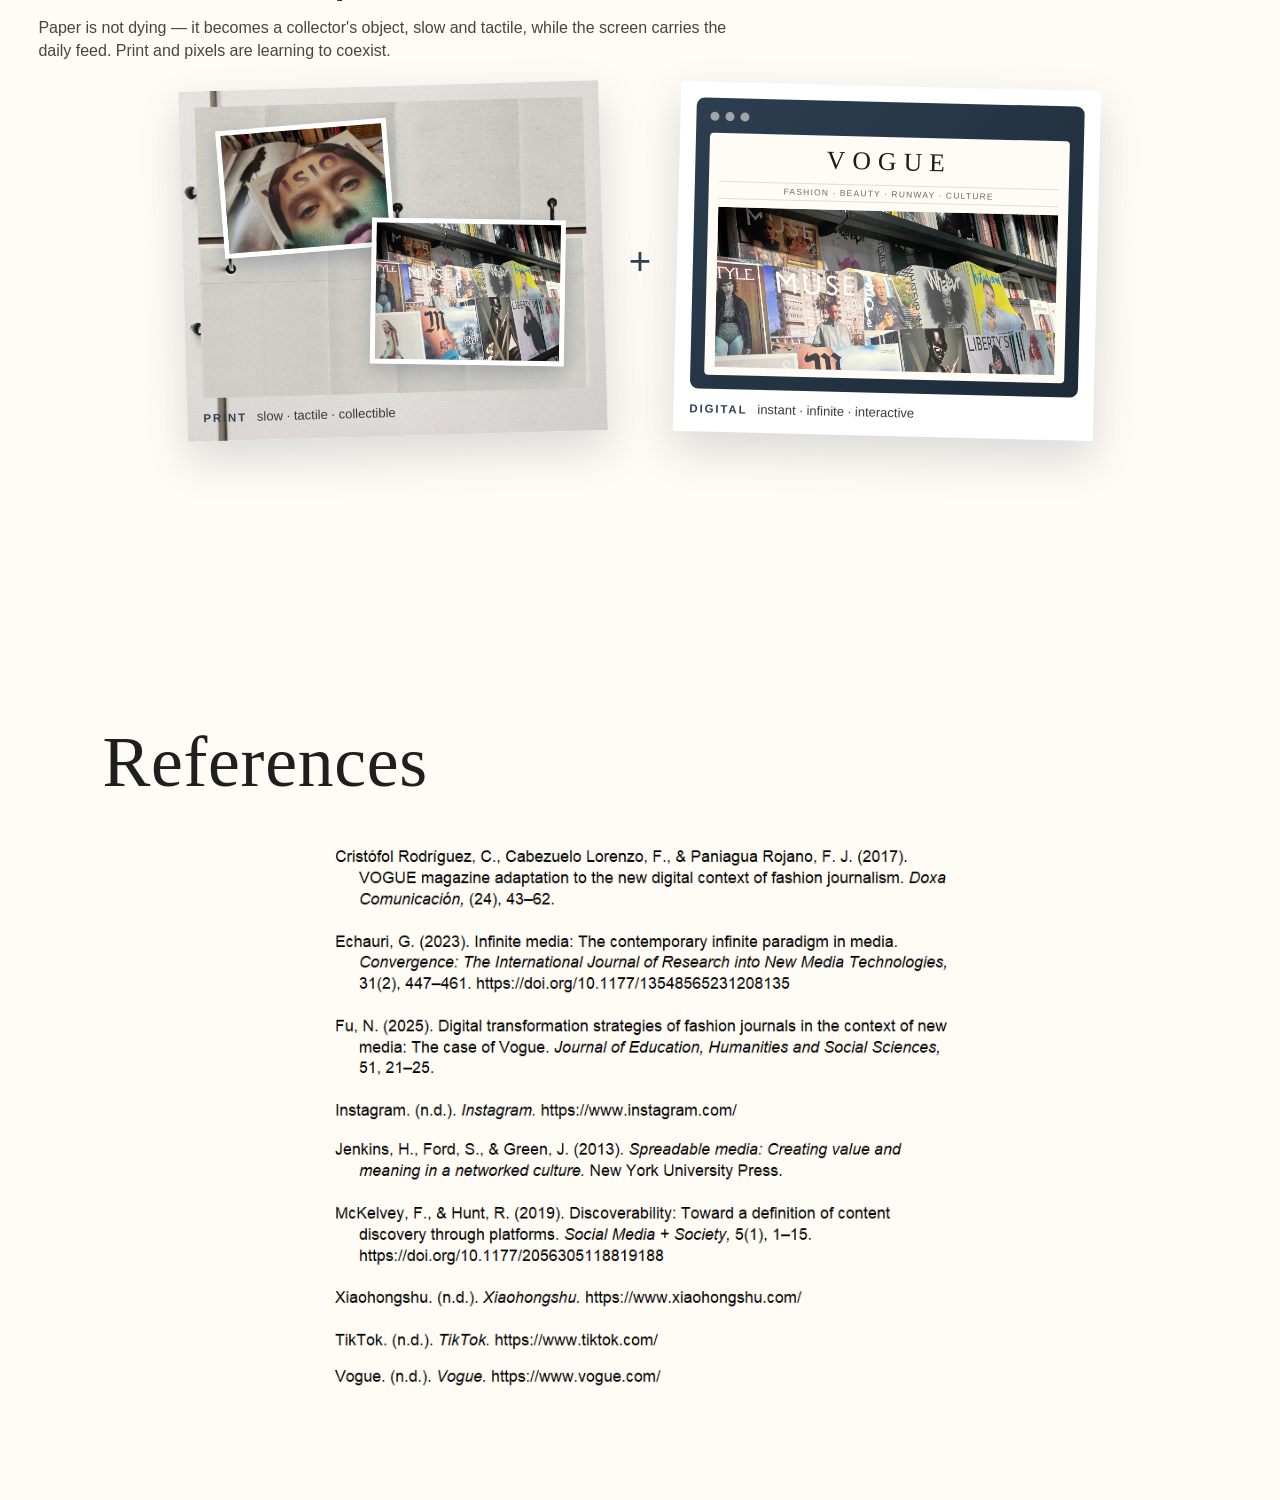
==== commit 8881b7e4: "1" ====
--- a/index.html
+++ b/index.html
@@ -2,10 +2,10 @@
 <html lang="en">
 <head>
     <meta charset="UTF-8">
-    <meta name="viewport" content="width=device-width, initial-scale=1.0">
+    <meta name="viewport" content="width=device-width, initial-scale=1.0, maximum-scale=1.0, user-scalable=no">
     <title>FROM GLOSSY TO DIGITAL — Julia Liao</title>
     <meta name="description" content="FROM GLOSSY TO DIGITAL. Produced by Julia Liao. How fashion knowledge moved from printed magazines to short videos, websites and digital media.">
-    <link rel="stylesheet" href="canvasite.css?v=1.2">
+    <link rel="stylesheet" href="canvasite.css?v=1.6">
 </head>
 <body>
     <!-- Top navigation -->
@@ -53,6 +53,7 @@
             <figure class="era-photo era-photo-tall">
                 <img class="era-photo-bg" src="img/2.jpg" alt="A glossy fashion magazine cover lying open on a desk">
                 <img class="era-photo-top" src="img/5.jpg" alt="A VISION fashion magazine cover surrounded by other issues">
+                <figcaption>(Xiaohongshu, n.d.)</figcaption>
             </figure>
             <figure class="era-photo era-photo-small">
                 <img src="img/7.jpg" alt="Shelves of fashion magazines at a newsstand">
@@ -71,15 +72,23 @@
             <p class="slide-desc screens-desc">The contemporary media landscape is increasingly characterized by an infinite scale and logic, particularly within digital media, social media, and streaming platforms. This paradigm shift moves beyond the fixed boundaries of traditional print, expanding the possibilities of media production and consumption through technological and cultural convergence (Echauri，2023).</p>
             <div class="screens-stage">
                
-<figure class="screens-laptop">
-                    <img src="img/6.jpg" alt="A laptop showing a fashion brand website beside an open magazine">
-                </figure>
+<!-- <figure class="screens-laptop"> -->
+                    <span class="screens-laptop-wrap">
+                        <img src="img/6.jpg" alt="A laptop showing a fashion brand website beside an open magazine">
+                        <span class="screens-laptop-cap">(Xiaohongshu, n.d.)</span>
+                    </span>
+                <!-- </figure> -->
                 <!-- Turn arrow: video leads to the website -->
-                <img class="screens-arrow" src="img/a.jpg" alt="">
- <figure class="screens-video">
-                    <video src="video/1.mp4" controls playsinline preload="metadata" poster="img/11.jpg"></video>
-                    <figcaption>fall 2026 fashion trends <span aria-hidden="true">·</span> now playing on a screen, not on paper</figcaption>
-                </figure>
+                <img class="screens-arrow" src="img/a.jpg" style="height: auto;" alt="">
+ <!-- <figure class="screens-video"> -->
+    <div style="width: 200px;">
+                          <video src="video/1.mp4" controls playsinline preload="metadata" poster="img/11.jpg"></video>
+                    <!-- <figcaption>fall 2026 fashion trends
+                         <span aria-hidden="true">·</span> no
+                         w playing on a screen, not on paper</figcaption> -->
+           
+    </div>
+  <!-- </figure> -->
                 
             </div>
             <a class="live-link" href="https://www.vogue.com" target="_blank" rel="noopener">Browse a live fashion website <span aria-hidden="true">↗</span></a>
@@ -159,6 +168,7 @@
                         <figure><img src="img/7.jpg" alt=""><figcaption>The Newsstand Refuses to Die</figcaption></figure>
                         <figure><img src="img/6.jpg" alt=""><figcaption>Reading Fashion on Every Screen</figcaption></figure>
                     </div>
+                    <p class="vogue-card-cap">(Vogue, n.d.)</p>
                 </div>
             </div>
 
@@ -232,7 +242,7 @@
         <section class="slide slide-refs" id="page-7">
             <h2 class="refs-heading">References</h2>
             <div class="refs-list">
-                    <img class="refs-image" src="img/reference.jpg" alt="Full APA reference list">
+                    <img class="refs-image" src="img/r.png" alt="Full APA reference list">
                 </div>
         </section>
     </main>
--- a/canvasite.css
+++ b/canvasite.css
@@ -32,6 +32,8 @@
     background: var(--cream);
     color: var(--text);
     overflow: hidden;
+    /* Panning only — pinch-zoom is disabled for this presentation deck */
+    touch-action: pan-x pan-y;
     -webkit-text-size-adjust: 100%;
     text-size-adjust: 100%;
     -webkit-tap-highlight-color: rgba(0, 0, 0, 0);
@@ -137,9 +139,9 @@
 }
 
 .slide-desc {
-    max-width:66ch;
+    max-width:86ch;
     font-size: clamp(14px, 1.25vw, 18px);
-    line-height: 1.65;
+    line-height: 1.45;
     color: #454545;
     margin-top: 16px;
 }
@@ -333,6 +335,20 @@
     transform: translateY(-50%) rotate(1.5deg);
     width: clamp(220px, 24vw, 360px);
     height: clamp(300px, 62vh, 560px);
+    overflow: visible;
+}
+
+.era-photo-tall figcaption {
+    position: absolute;
+    top: 100%;
+    left: 0;
+    width: 100%;
+    margin-top: 10px;
+    text-align: center;
+    font-family: var(--sans);
+    font-size: clamp(11px, 0.9vw, 13px);
+    color: #6f6f6f;
+    white-space: nowrap;
 }
 
 /* Collage: 2.jpg fills the frame as the backdrop, 5.jpg is pasted on top like a print */
@@ -377,7 +393,7 @@
 
 .screens-head {
     display: flex;
-    align-items: baseline;
+    /* align-items: baseline; */
     justify-content: space-between;
     gap: 20px;
     flex-wrap: wrap;
@@ -391,21 +407,31 @@
     justify-content: center;
     gap: clamp(20px, 3.4vw, 56px);
     margin-top: clamp(12px, 2.6vh, 28px);
-    overflow: hidden;
-}
-
+    /* overflow: hidden; */
+}
+.screens-stage img{
+    width: 200px;
+    height: 300px;
+
+}
+.screens-stage .screens-arrow{
+    aspect-ratio: unset;
+}
 .screens-video {
     display: flex;
     flex-direction: column;
     gap: 10px;
 }
 
-/* Portrait 9:16 video — sized by height so the tall frame fits the slide */
-.screens-video video {
+/* Portrait 9:16 video — explicit width AND height so the box can never be
+   stretched by the file's intrinsic size; contain shows the whole frame. */
+.screens-stage video {
     height: var(--screens-photo-h);
-    width: auto;
-    aspect-ratio: 9 / 16;
-    object-fit: cover;
+    /* width: calc(var(--screens-photo-h) * 9 / 16); */
+    width: 200px;
+    height: 300px;
+    /* max-width: none; */
+    /* object-fit: contain; */
     background: #000;
     box-shadow: 0 18px 44px rgba(48, 66, 84, 0.2);
 }
@@ -425,7 +451,7 @@
     width: min(24vw, 380px);
     align-self: center;
     margin-top: clamp(20px, 5vh, 48px);
-    transform: rotate(1.6deg);
+   
     overflow: hidden;
     box-shadow: 0 18px 44px rgba(48, 66, 84, 0.22);
 }
@@ -434,6 +460,21 @@
     width: 100%;
     height: 100%;
     object-fit: cover;
+}
+
+/* Caption under the bare laptop photo (Page 3) */
+.screens-laptop-wrap {
+    display: flex;
+    flex-direction: column;
+    align-items: center;
+}
+
+.screens-laptop-cap {
+    margin-top: 8px;
+    font-family: var(--sans);
+    font-size: clamp(11px, 0.9vw, 13px);
+    color: #6f6f6f;
+    white-space: nowrap;
 }
 
 /* Tape-arrow photo (img/a.jpg) between the video and the laptop photo.
@@ -620,6 +661,15 @@
     z-index: 3;
 }
 
+.vogue-card-cap {
+    margin-top: 10px;
+    text-align: center;
+    font-family: var(--sans);
+    font-size: clamp(11px, 0.9vw, 13px);
+    color: #6f6f6f;
+    white-space: nowrap;
+}
+
 .vogue-url {
     font-size: 10px;
     text-align: center;
@@ -698,16 +748,26 @@
    -------------------------------------------------------------------------- */
 
 .slide-reader {
+    display: flex;
+    flex-direction: column;
+    justify-content: center;
+    align-items: center;
     background:
         url("img/1.jpg") left center / cover no-repeat,
         var(--paper);
-    padding: calc(var(--nav-h) + 14px) clamp(24px, 5vw, 84px) 40px clamp(150px, 16vw, 240px);
+    padding: calc(var(--nav-h) + 14px) clamp(24px, 5vw, 84px) 40px clamp(120px, 12vw, 200px);
 }
 
 .reader-copy {
     position: relative;
     z-index: 2;
-    max-width: 560px;
+    width: min(620px, 100%);
+    text-align: center;
+}
+
+.reader-copy .slide-desc {
+    margin-left: auto;
+    margin-right: auto;
 }
 
 .reader-actions {
@@ -715,6 +775,7 @@
     z-index: 3;
     display: flex;
     align-items: center;
+    justify-content: center;
     gap: 18px;
     margin-top: 24px;
 }
@@ -813,13 +874,13 @@
 }
 
 .face-left {
-    left: clamp(120px, 13vw, 230px);
-    width: clamp(160px, 20vw, 290px);
+    left: clamp(108px, 10.5vw, 190px);
+    width: clamp(140px, 15vw, 230px);
 }
 
 .face-right {
-    right: clamp(16px, 8vw, 180px);
-    width: clamp(150px, 20vw, 280px);
+    right: clamp(14px, 3vw, 60px);
+    width: clamp(140px, 15vw, 230px);
 }
 
 /* --------------------------------------------------------------------------
@@ -829,29 +890,37 @@
 .slide-future {
     display: flex;
     flex-direction: column;
-    justify-content: center;
-    gap: clamp(18px, 3.6vh, 38px);
-    padding: calc(var(--nav-h) + 10px) clamp(24px, 6vw, 100px) 44px;
+    justify-content: safe center;
+    gap: clamp(14px, 2.6vh, 26px);
+    padding: calc(var(--nav-h) + 10px) clamp(20px, 3vw, 56px) 44px;
+    overflow-y: auto;
 }
 
 .future-head {
     max-width: 720px;
 }
 
+.future-head .slide-heading {
+    font-size: clamp(34px, 4.6vw, 66px);
+}
+
 .future-duo {
-    flex: 1;
-    min-height: 0;
+    flex: 0 0 auto;
+    width: 100%;
+    max-width: 980px;
+    margin: 0 auto;
     display: flex;
     align-items: center;
     justify-content: center;
-    gap: clamp(16px, 2.6vw, 40px);
+    gap: clamp(16px, 2vw, 32px);
 }
 
 .future-card {
     display: flex;
     flex-direction: column;
     gap: 12px;
-    flex: 0 1 360px;
+    flex: 1 1 0;
+    max-width: 420px;
     padding: 16px;
     background: #fff;
     box-shadow: 0 18px 44px rgba(48, 66, 84, 0.18);
@@ -1052,7 +1121,8 @@
     display: flex;
     flex-direction: column;
     gap: clamp(16px, 3.4vh, 34px);
-    max-width: 780px;
+    width: 80%;
+    max-width: 1280px;
     margin: 0 auto;
     text-align: center;
 }
@@ -1060,10 +1130,10 @@
 /* Reference screenshot blends into the page — only the text shows */
 .refs-image {
     display: block;
-    width: auto;
+    width: 80%;
     height: auto;
-    max-width: min(760px, 88vw);
-    max-height: min(64vh, 640px);
+    max-width: min(1240px, 97vw);
+    max-height: min(86vh, 1100px);
     margin: 0 auto;
     mix-blend-mode: multiply;
 }
@@ -1137,9 +1207,9 @@
     }
 
     .screens-video video {
-        height: min(52vh, 480px);
-        width: auto;
-        max-width: 88vw;
+        height: min(52vh, 480px, calc(88vw * 16 / 9));
+        width: calc(min(52vh, 480px, calc(88vw * 16 / 9)) * 9 / 16);
+        max-width: none;
     }
 
     .screens-laptop,
@@ -1214,12 +1284,12 @@
     }
 
     .face-left {
-        left: 30vw;
-        bottom: 10vh;
+        left: 12.5vw;
+        bottom: 3vh;
     }
 
     .face-right {
-        right: 4vw;
+        right: 2vw;
         bottom: 3vh;
     }
 
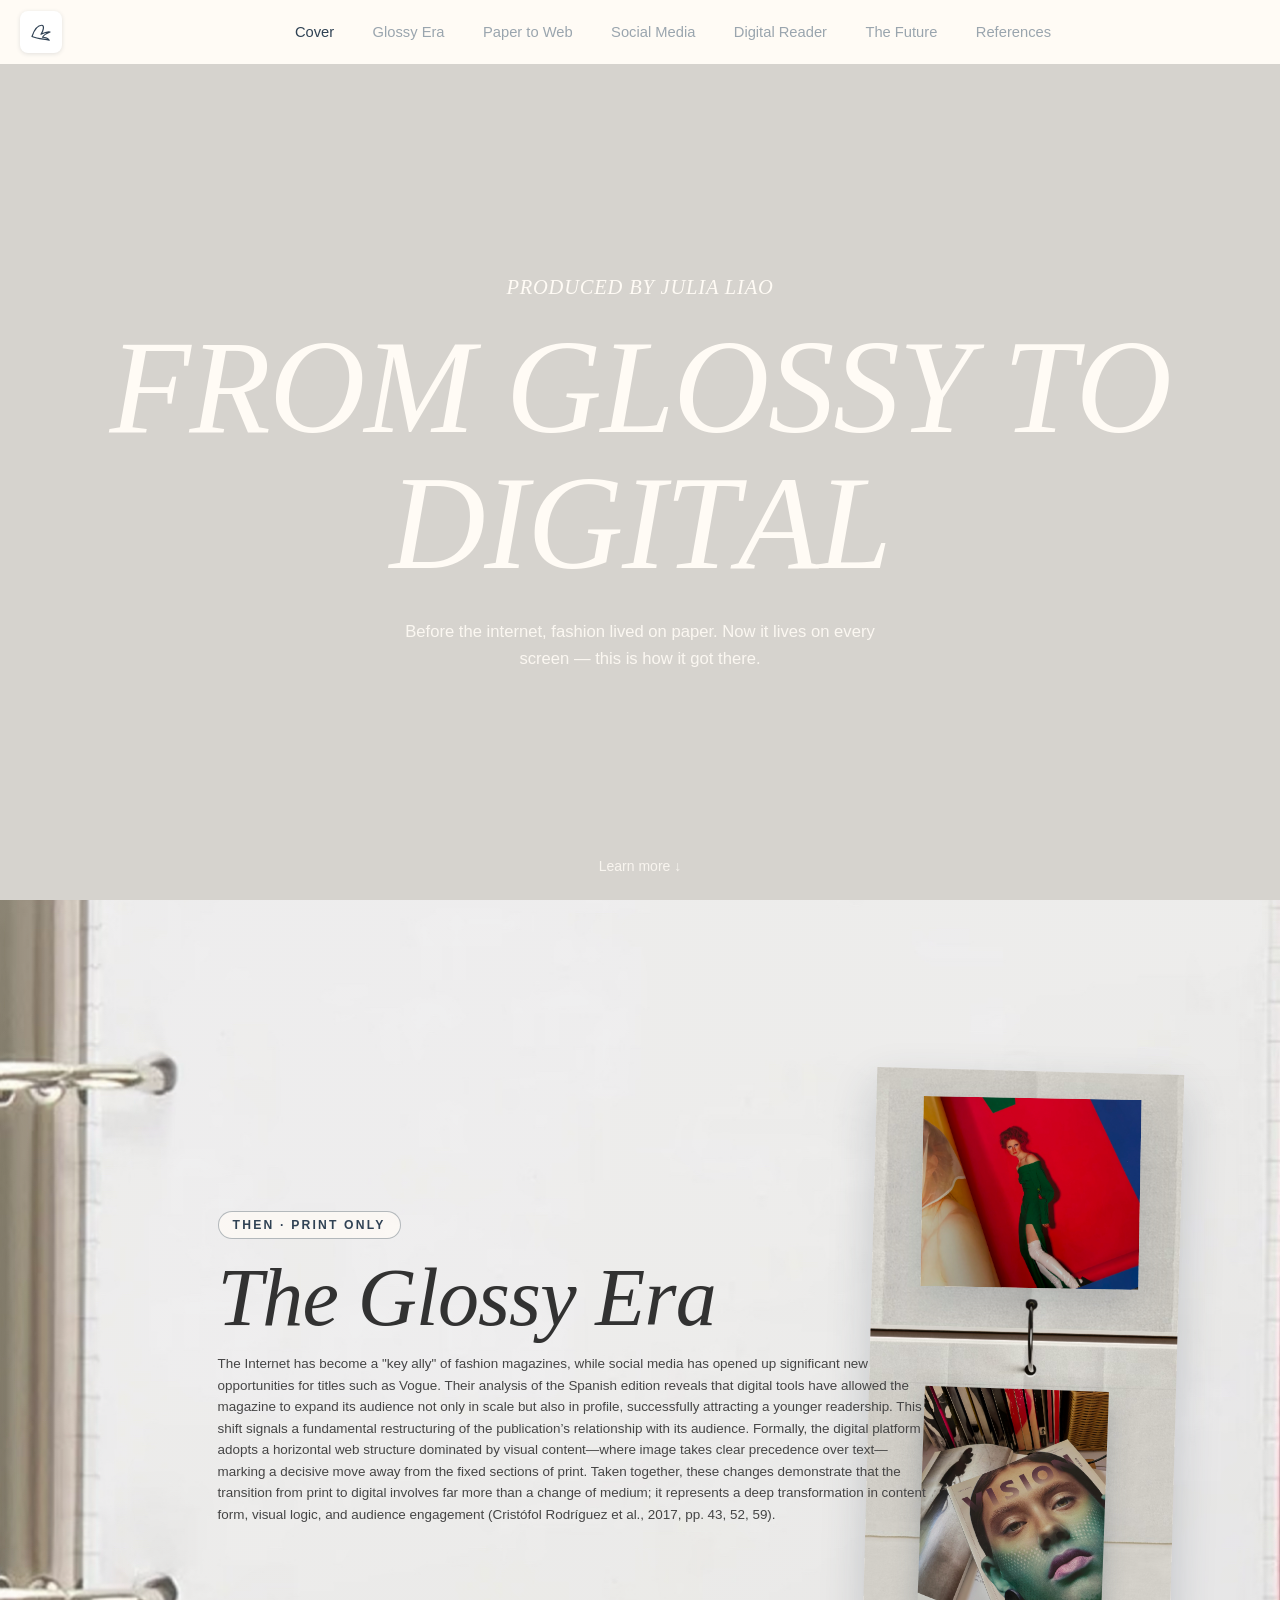
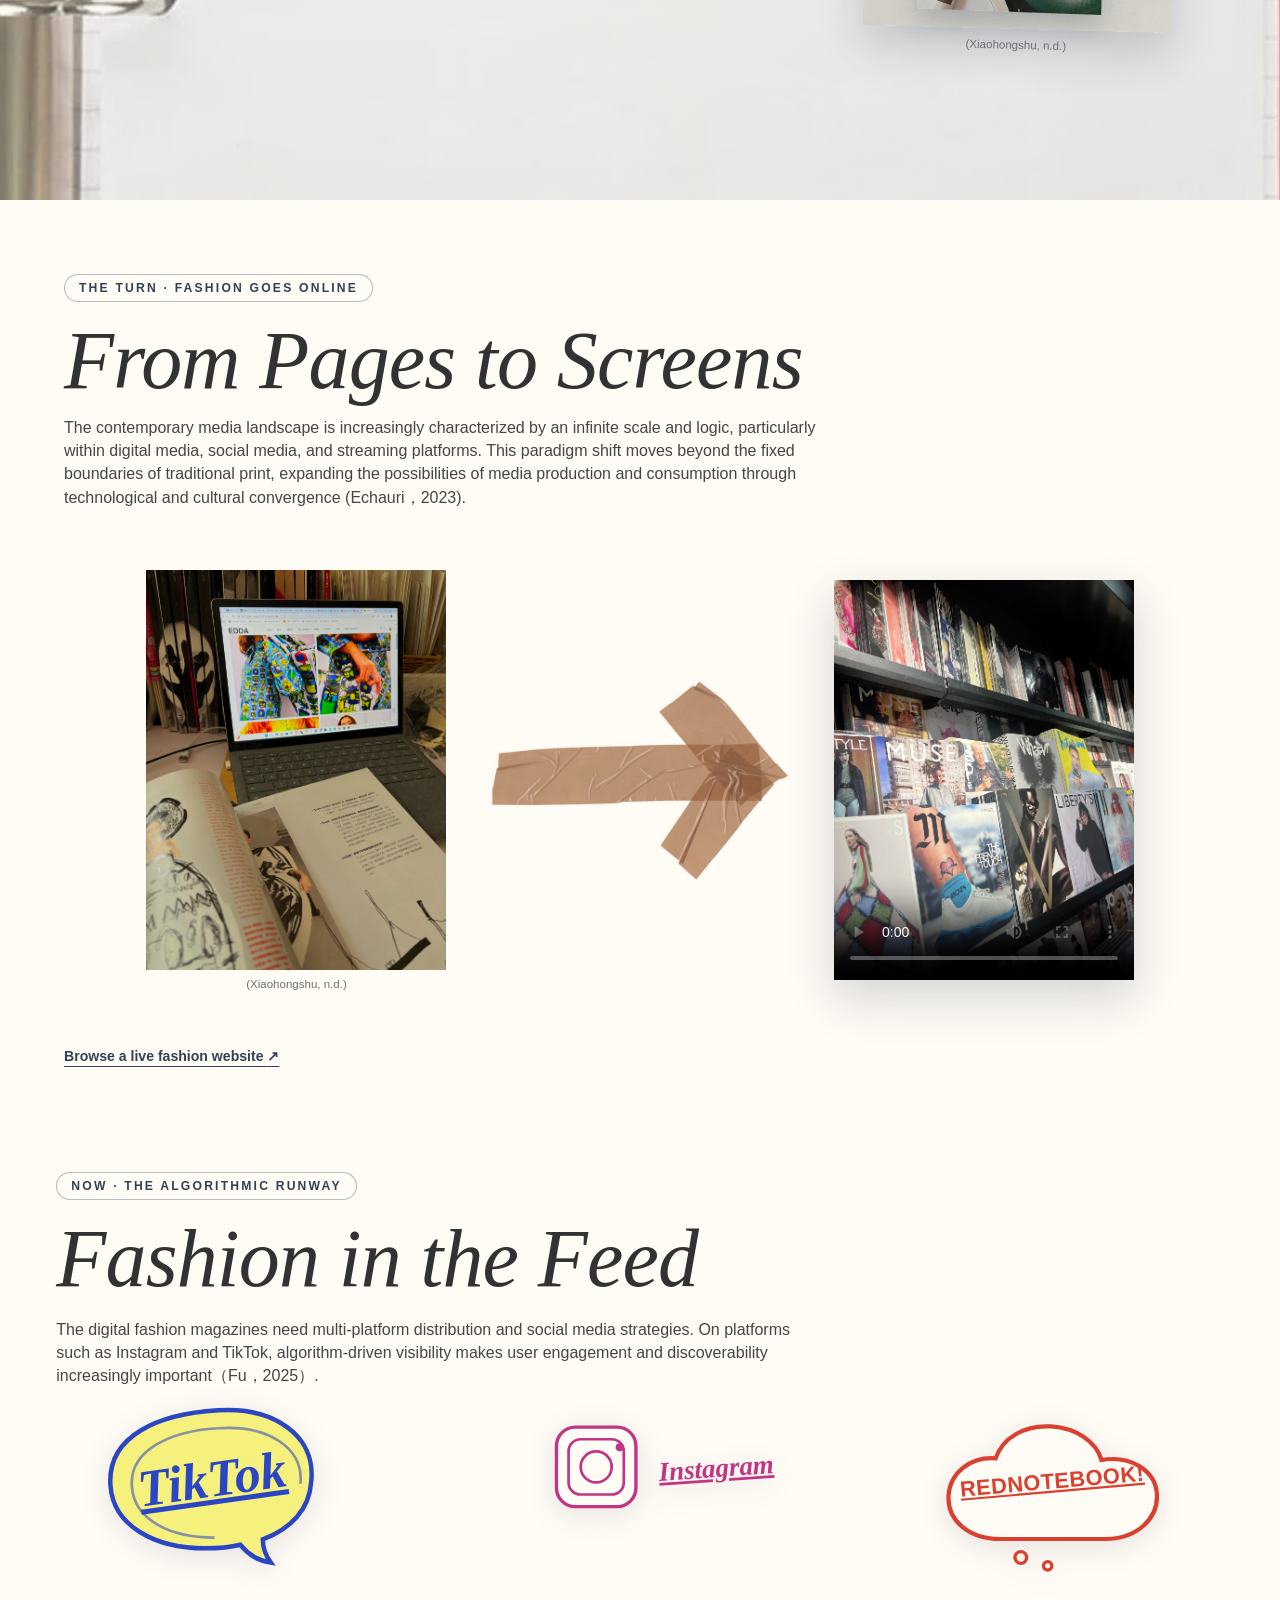
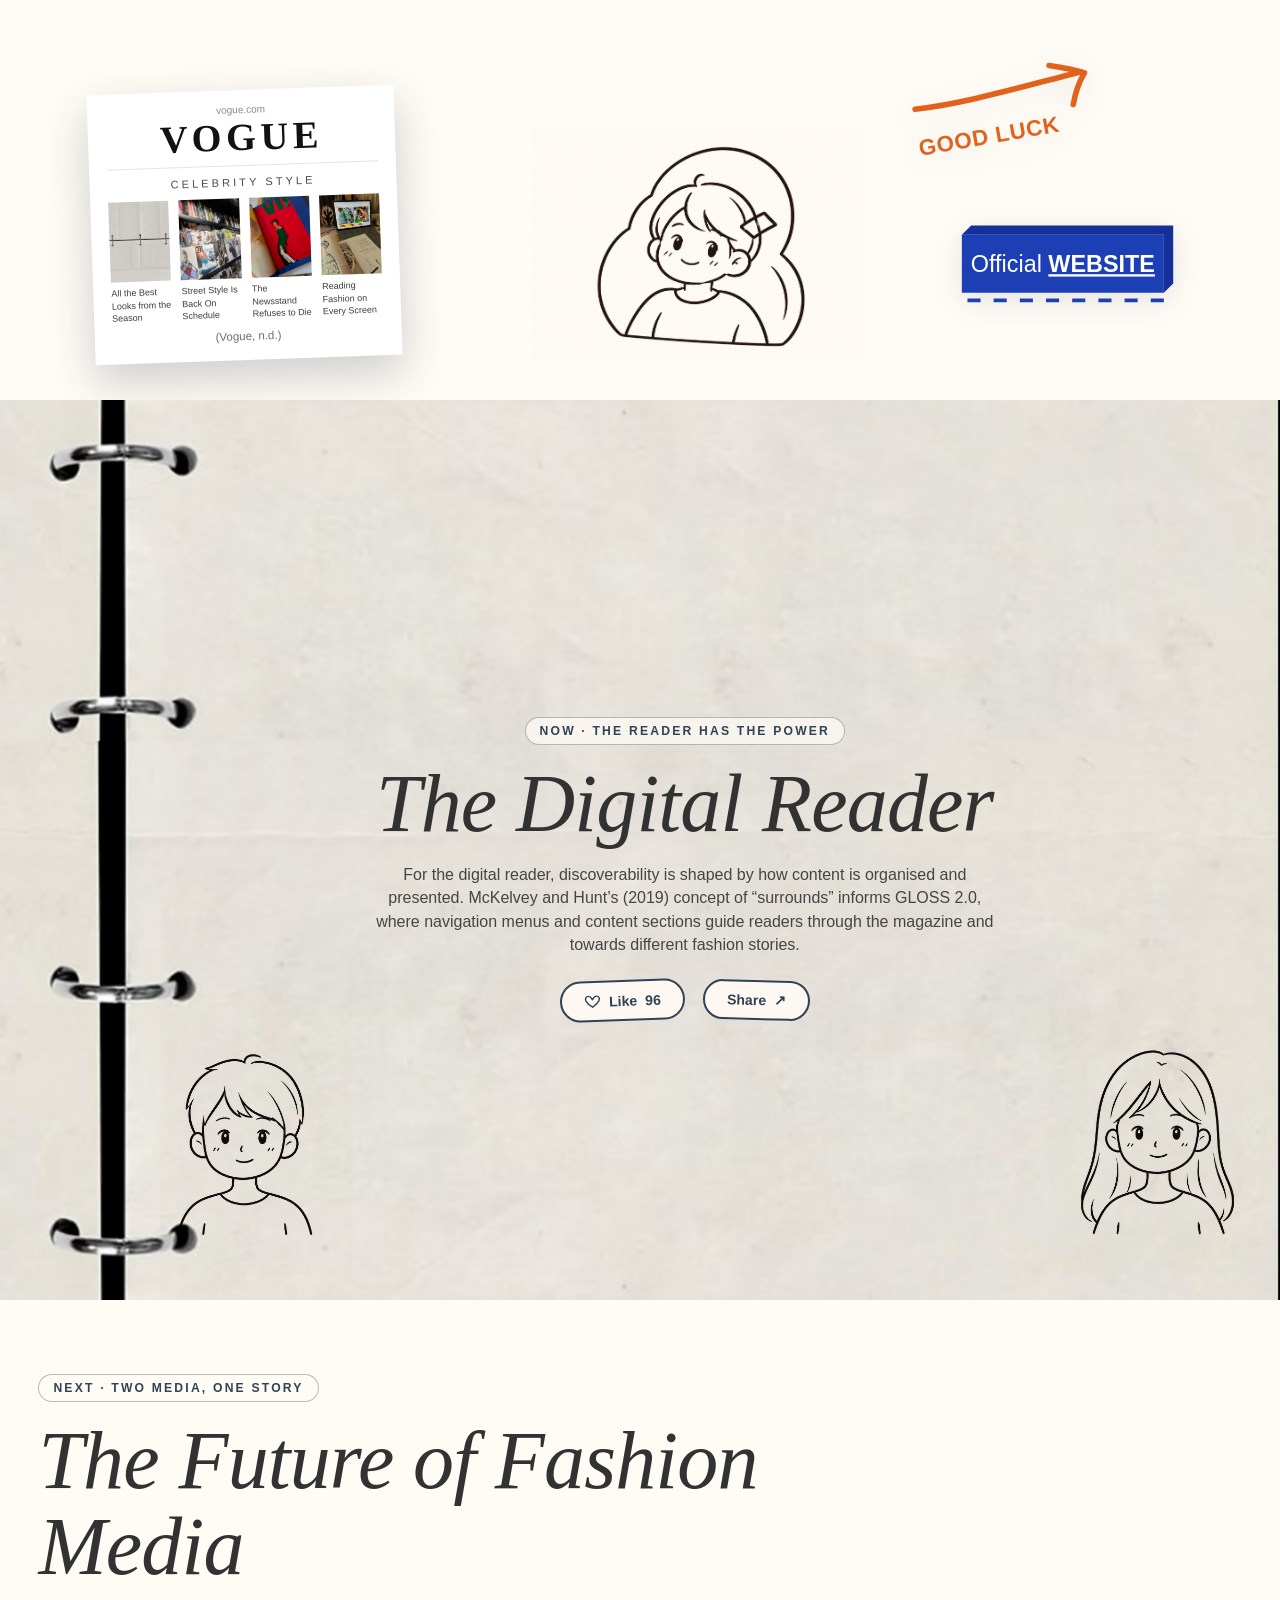
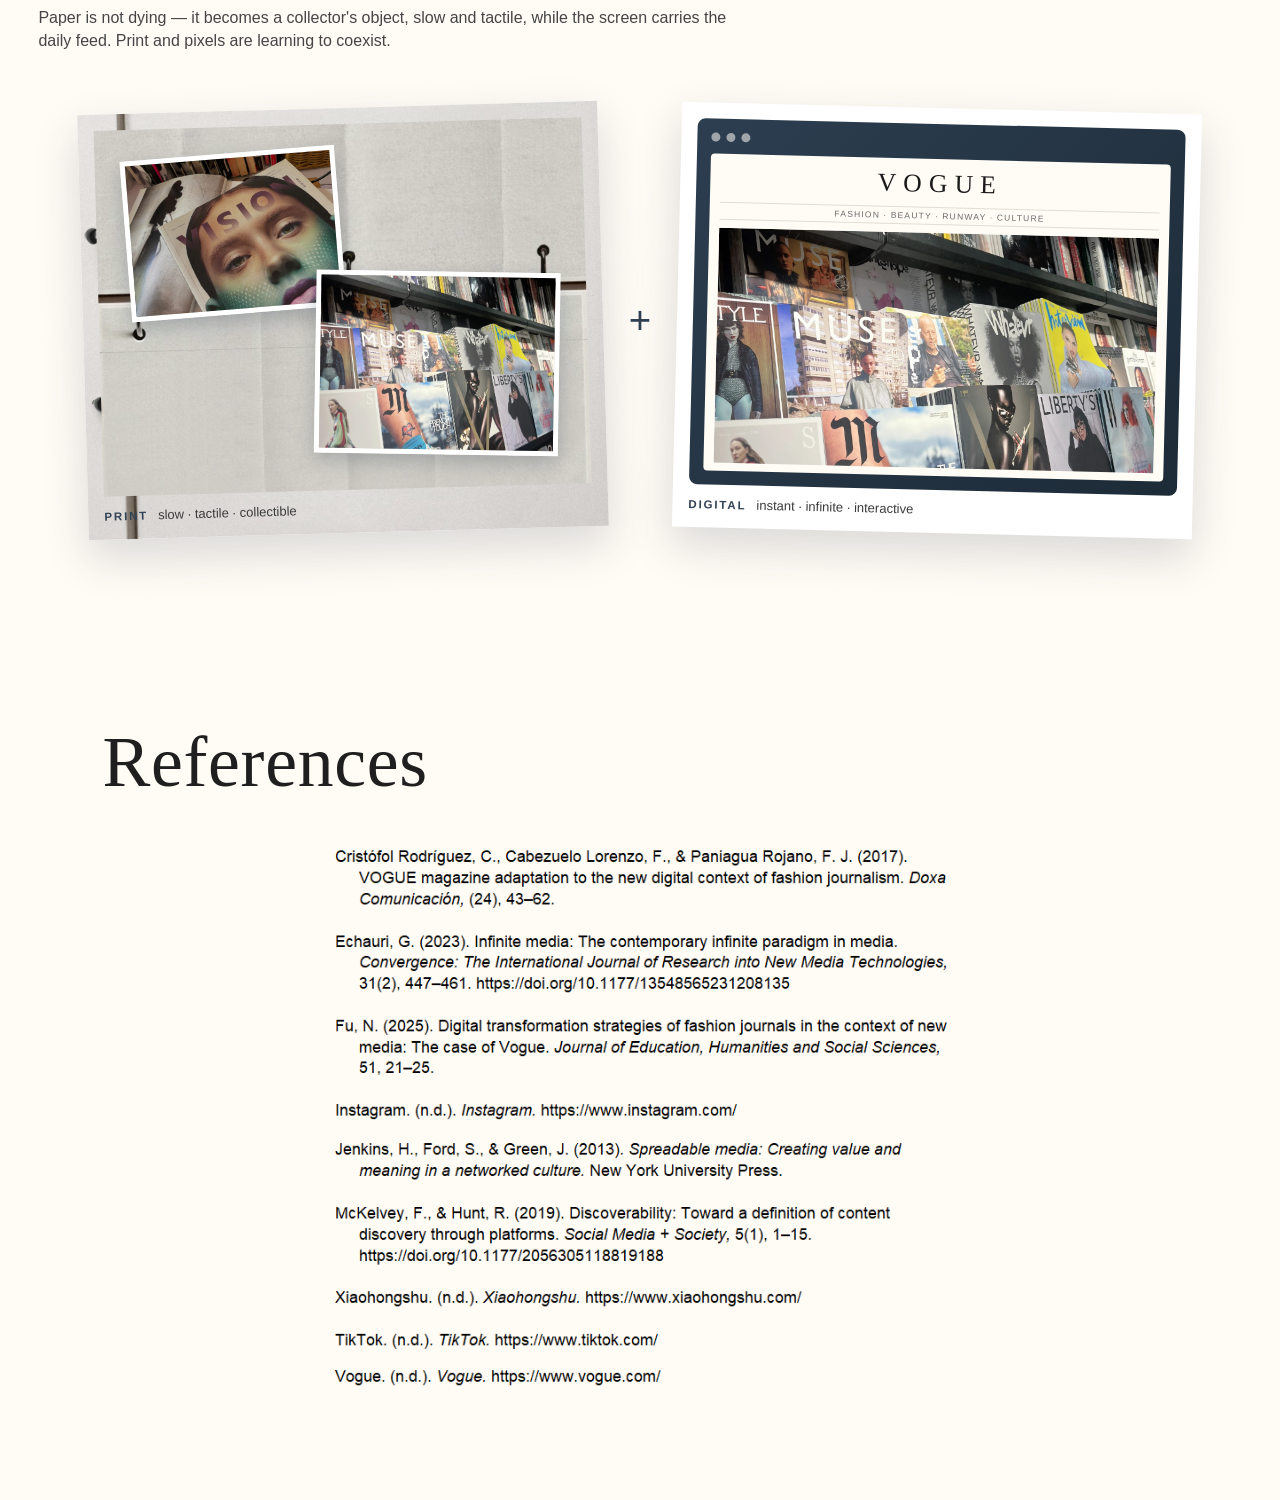
==== commit 20f5a090: "1" ====
--- a/index.html
+++ b/index.html
@@ -5,7 +5,7 @@
     <meta name="viewport" content="width=device-width, initial-scale=1.0, maximum-scale=1.0, user-scalable=no">
     <title>FROM GLOSSY TO DIGITAL — Julia Liao</title>
     <meta name="description" content="FROM GLOSSY TO DIGITAL. Produced by Julia Liao. How fashion knowledge moved from printed magazines to short videos, websites and digital media.">
-    <link rel="stylesheet" href="canvasite.css?v=1.6">
+    <link rel="stylesheet" href="canvasite.css?v=1.7">
 </head>
 <body>
     <!-- Top navigation -->
@@ -81,7 +81,7 @@
                 <!-- Turn arrow: video leads to the website -->
                 <img class="screens-arrow" src="img/a.jpg" style="height: auto;" alt="">
  <!-- <figure class="screens-video"> -->
-    <div style="width: 200px;">
+    <div style="width: 300px;">
                           <video src="video/1.mp4" controls playsinline preload="metadata" poster="img/11.jpg"></video>
                     <!-- <figcaption>fall 2026 fashion trends
                          <span aria-hidden="true">·</span> no
--- a/canvasite.css
+++ b/canvasite.css
@@ -410,8 +410,8 @@
     /* overflow: hidden; */
 }
 .screens-stage img{
-    width: 200px;
-    height: 300px;
+    width: 300px;
+    height:400px;
 
 }
 .screens-stage .screens-arrow{
@@ -428,8 +428,8 @@
 .screens-stage video {
     height: var(--screens-photo-h);
     /* width: calc(var(--screens-photo-h) * 9 / 16); */
-    width: 200px;
-    height: 300px;
+    width: 300px;
+    height: 400px;
     /* max-width: none; */
     /* object-fit: contain; */
     background: #000;
@@ -874,7 +874,7 @@
 }
 
 .face-left {
-    left: clamp(108px, 10.5vw, 190px);
+    left: clamp(128px, 12.5vw, 220px);
     width: clamp(140px, 15vw, 230px);
 }
 
@@ -891,7 +891,7 @@
     display: flex;
     flex-direction: column;
     justify-content: safe center;
-    gap: clamp(14px, 2.6vh, 26px);
+    gap: clamp(18px, 3.6vh, 38px);
     padding: calc(var(--nav-h) + 10px) clamp(20px, 3vw, 56px) 44px;
     overflow-y: auto;
 }
@@ -900,14 +900,11 @@
     max-width: 720px;
 }
 
-.future-head .slide-heading {
-    font-size: clamp(34px, 4.6vw, 66px);
-}
-
 .future-duo {
-    flex: 0 0 auto;
+    flex: 1;
+    min-height: 0;
     width: 100%;
-    max-width: 980px;
+    max-width: 1140px;
     margin: 0 auto;
     display: flex;
     align-items: center;
@@ -920,7 +917,7 @@
     flex-direction: column;
     gap: 12px;
     flex: 1 1 0;
-    max-width: 420px;
+    max-width: 520px;
     padding: 16px;
     background: #fff;
     box-shadow: 0 18px 44px rgba(48, 66, 84, 0.18);
@@ -1122,7 +1119,7 @@
     flex-direction: column;
     gap: clamp(16px, 3.4vh, 34px);
     width: 80%;
-    max-width: 1280px;
+    max-width: 1100px;
     margin: 0 auto;
     text-align: center;
 }
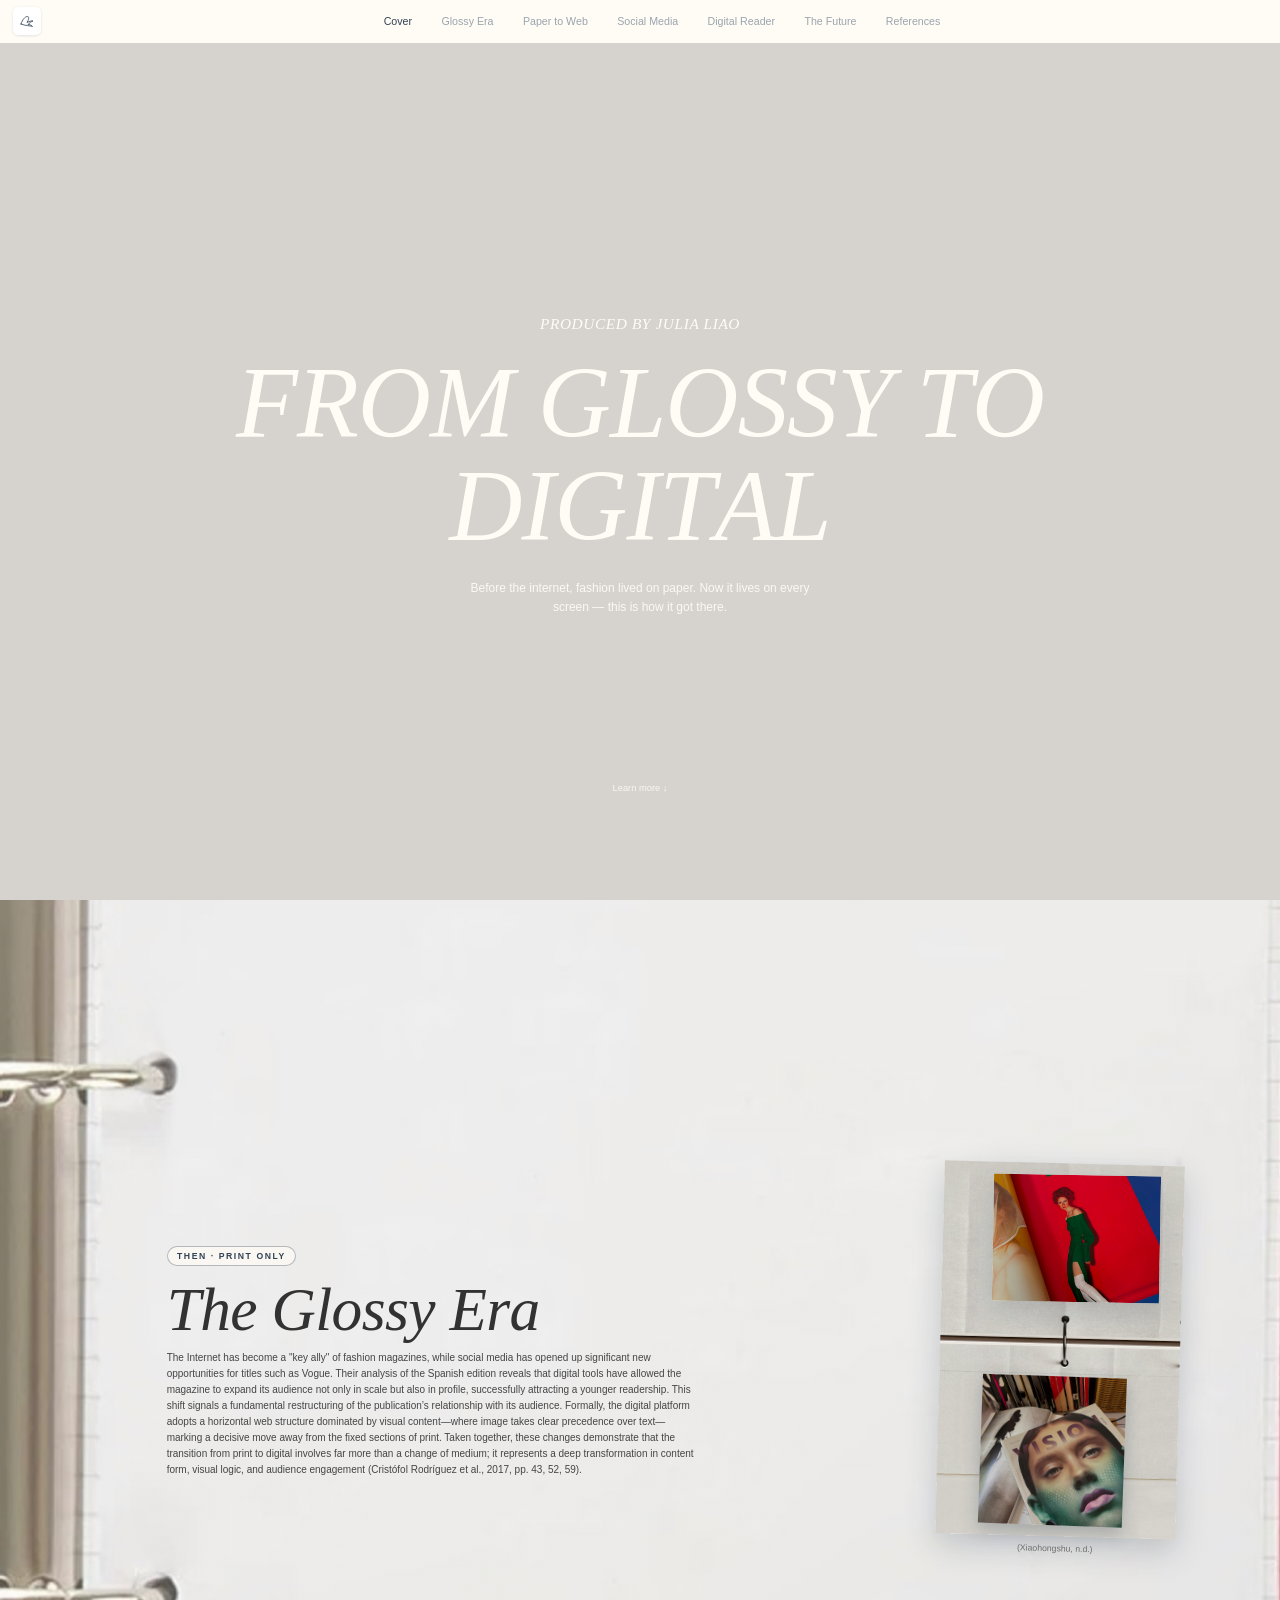
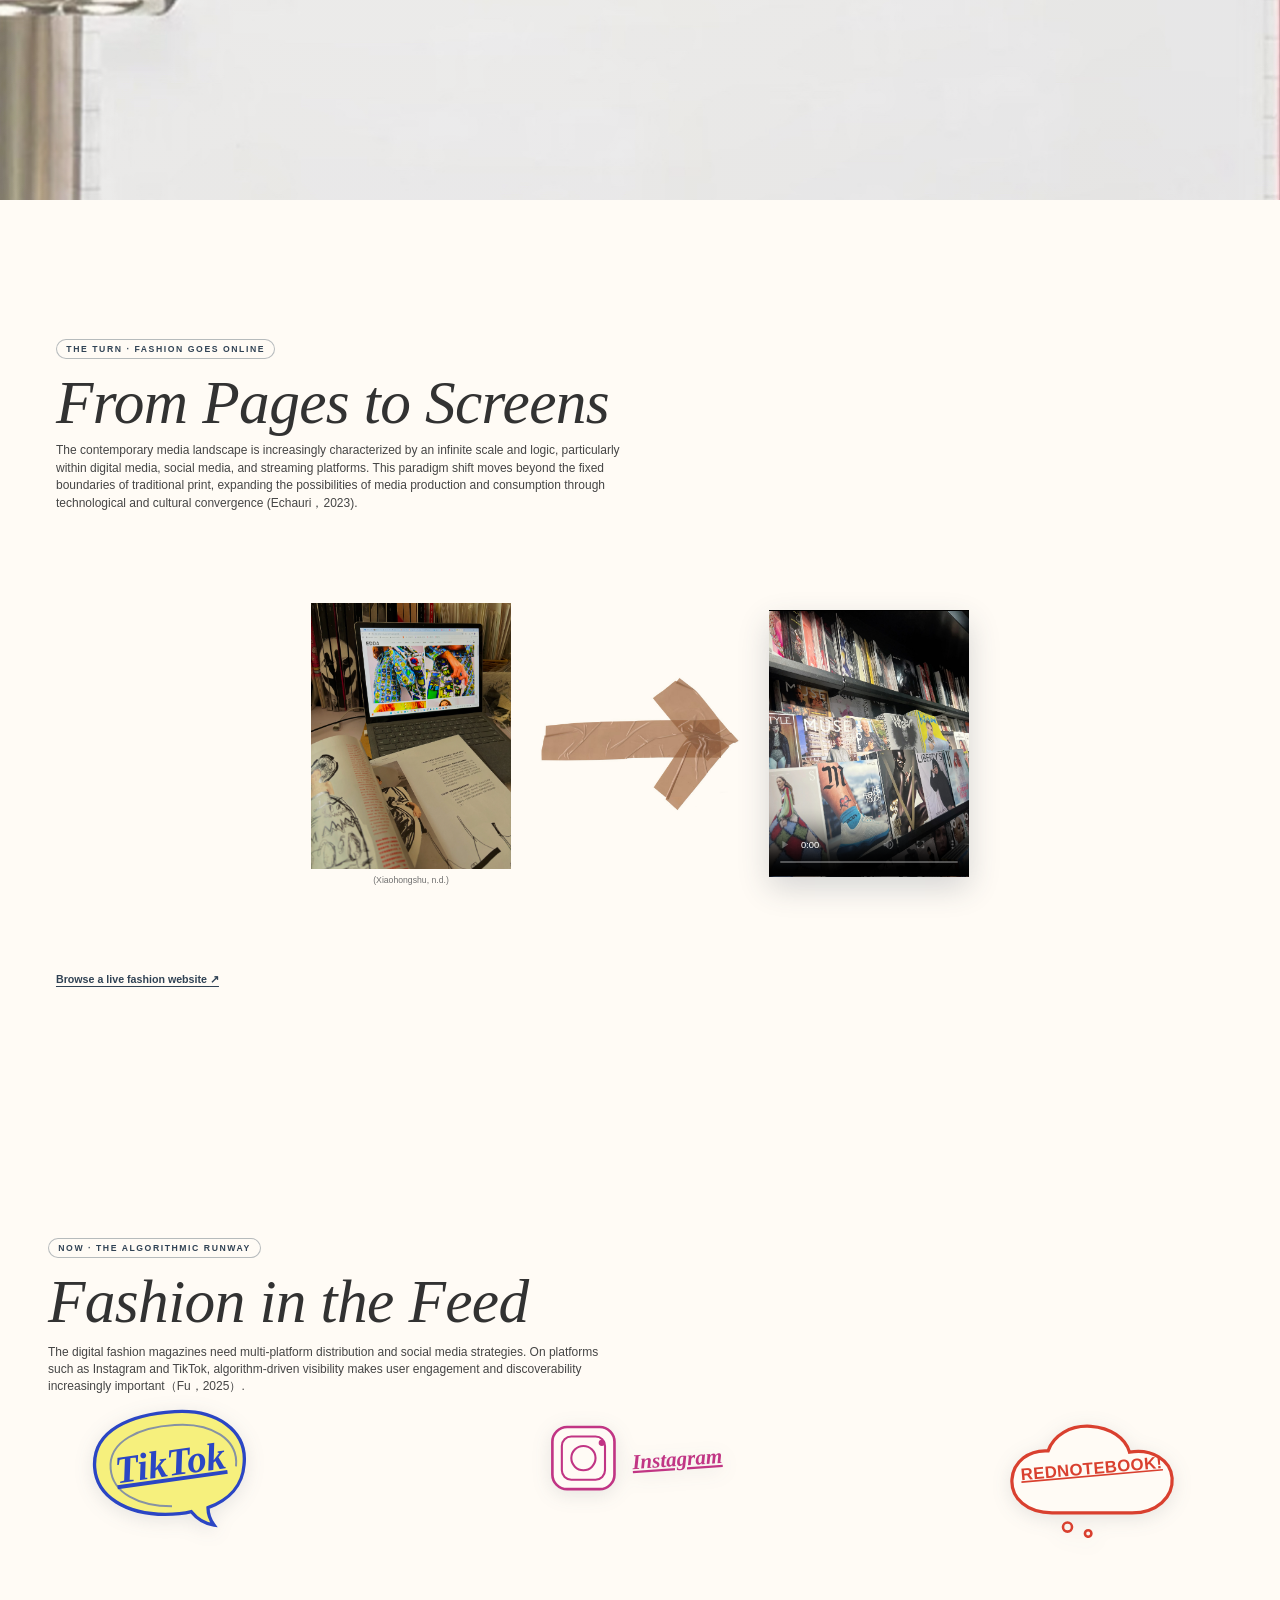
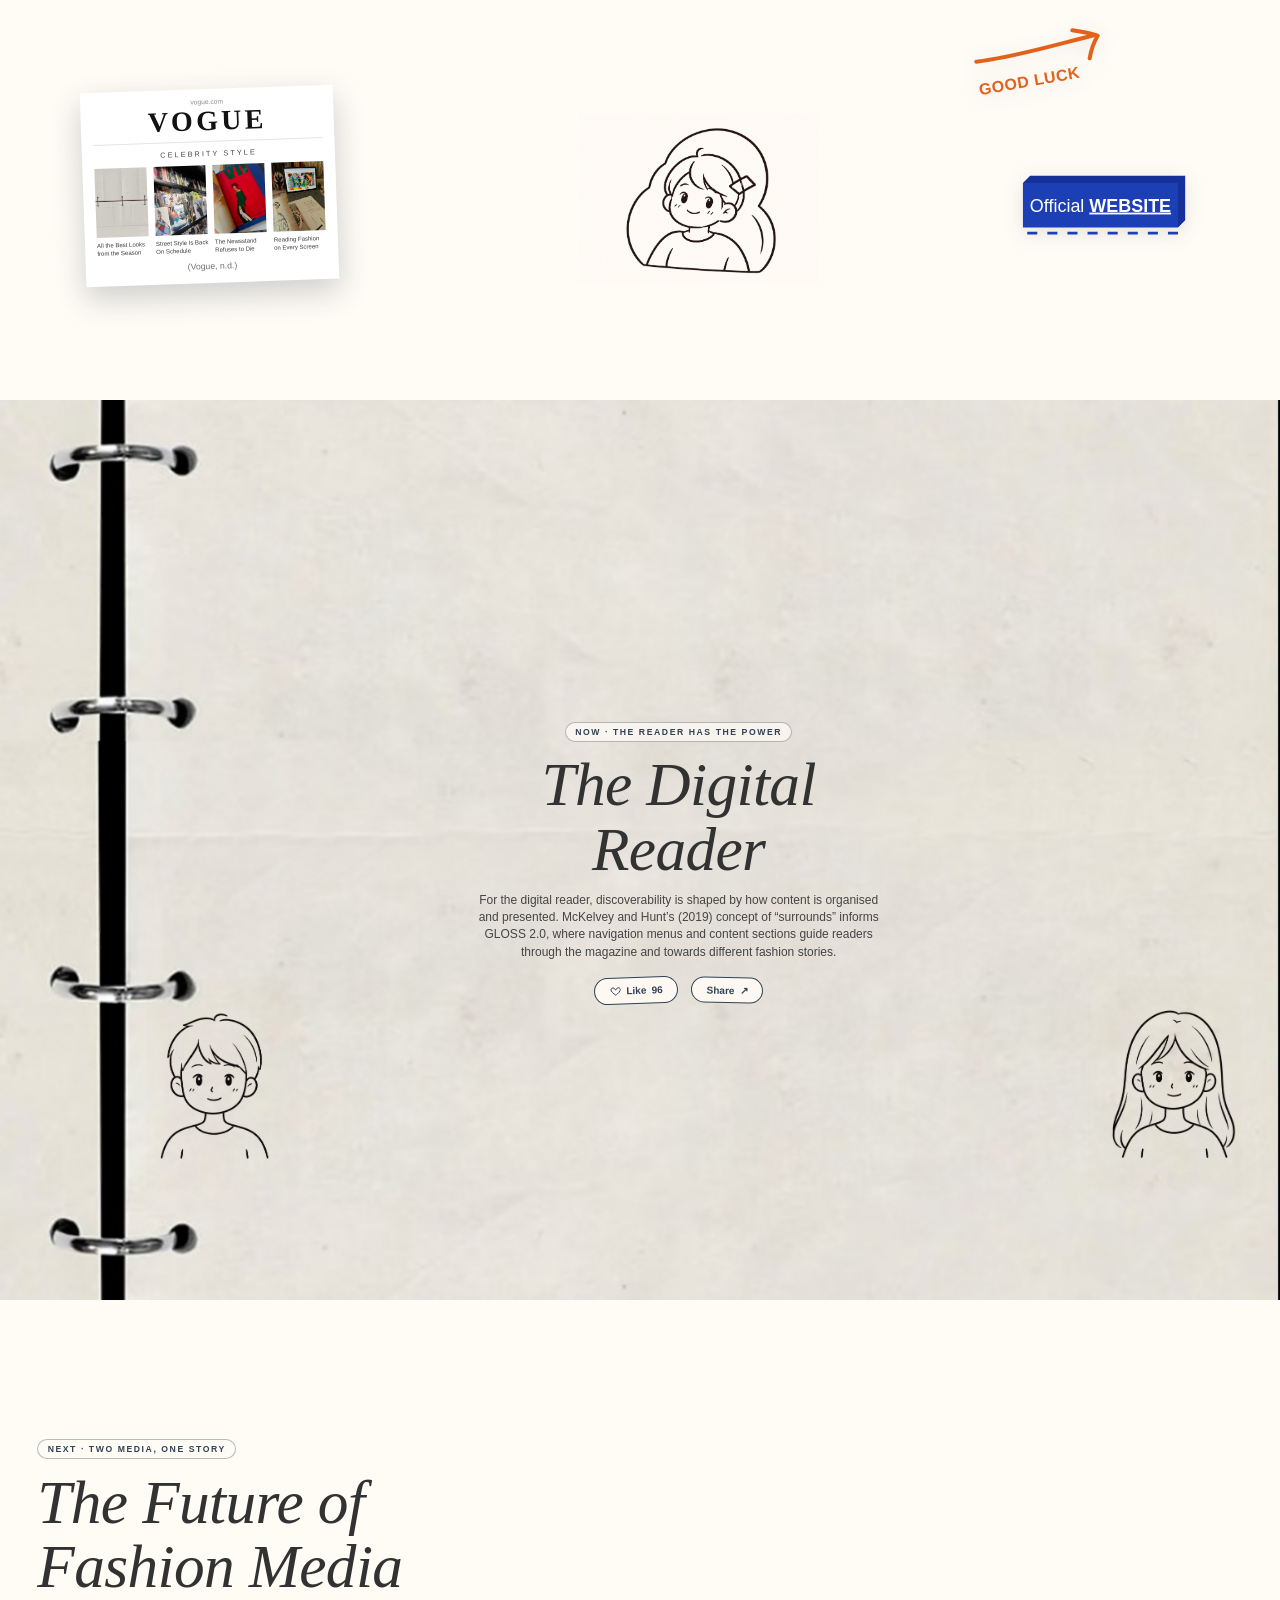
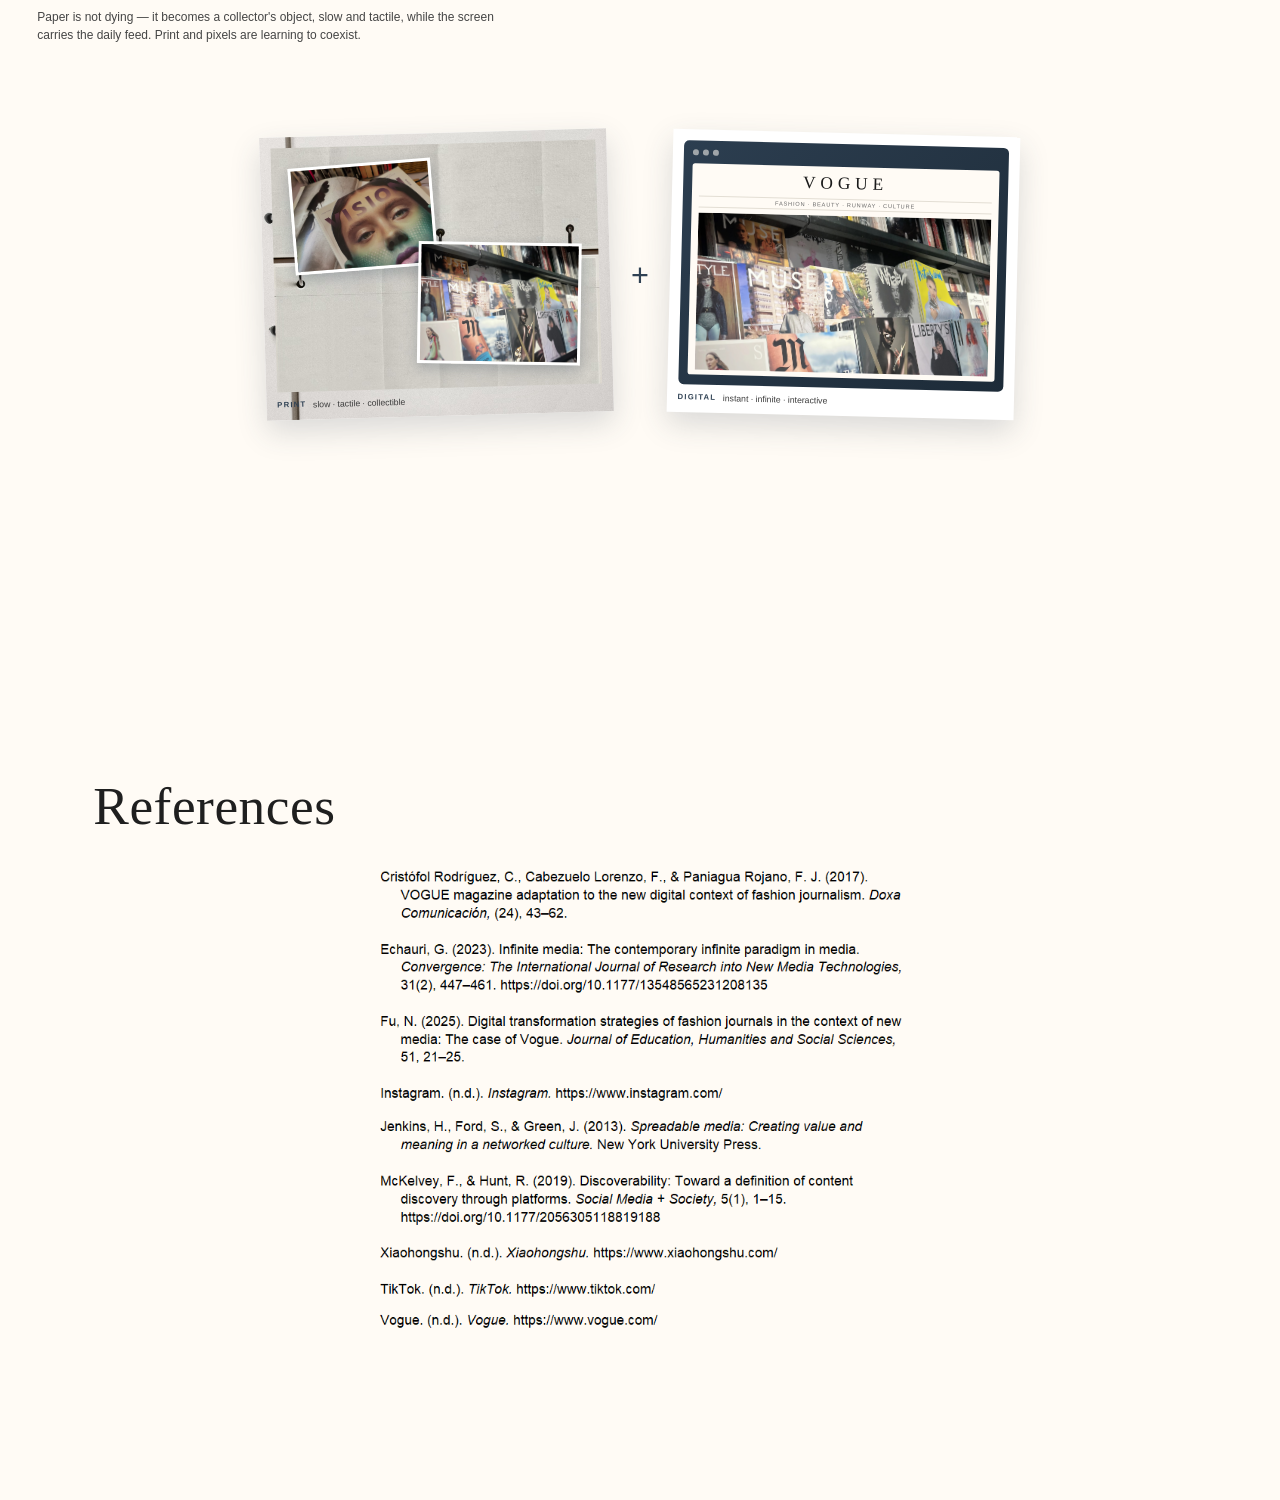
==== commit 09a67e93: "1" ====
--- a/index.html
+++ b/index.html
@@ -5,25 +5,27 @@
     <meta name="viewport" content="width=device-width, initial-scale=1.0, maximum-scale=1.0, user-scalable=no">
     <title>FROM GLOSSY TO DIGITAL — Julia Liao</title>
     <meta name="description" content="FROM GLOSSY TO DIGITAL. Produced by Julia Liao. How fashion knowledge moved from printed magazines to short videos, websites and digital media.">
-    <link rel="stylesheet" href="canvasite.css?v=1.7">
+    <link rel="stylesheet" href="canvasite.css?v=1.8">
 </head>
 <body>
     <!-- Top navigation -->
     <header class="site-nav">
-        <a class="nav-logo" href="#page-1" data-goto="0" aria-label="Home">
-            <svg viewBox="0 0 40 40" aria-hidden="true">
-                <path d="M8 26c3-9 8-15 13-15 4 0 2 8-1 12 4-2 9-4 12-3-3 1-8 4-10 7 3 0 7 1 9 4-5-2-14-1-23-5z" fill="none" stroke="#304254" stroke-width="1.6" stroke-linecap="round" stroke-linejoin="round"/>
-            </svg>
-        </a>
-        <nav class="nav-links" aria-label="Pages">
-            <a href="#page-1" data-goto="0" class="is-active">Cover</a>
-            <a href="#page-2" data-goto="1">Glossy Era</a>
-            <a href="#page-3" data-goto="2">Paper to Web</a>
-            <a href="#page-4" data-goto="3">Social Media</a>
-            <a href="#page-5" data-goto="4">Digital Reader</a>
-            <a href="#page-6" data-goto="5">The Future</a>
-            <a href="#page-7" data-goto="6">References</a>
-        </nav>
+        <div class="nav-zoom">
+            <a class="nav-logo" href="#page-1" data-goto="0" aria-label="Home">
+                <svg viewBox="0 0 40 40" aria-hidden="true">
+                    <path d="M8 26c3-9 8-15 13-15 4 0 2 8-1 12 4-2 9-4 12-3-3 1-8 4-10 7 3 0 7 1 9 4-5-2-14-1-23-5z" fill="none" stroke="#304254" stroke-width="1.6" stroke-linecap="round" stroke-linejoin="round"/>
+                </svg>
+            </a>
+            <nav class="nav-links" aria-label="Pages">
+                <a href="#page-1" data-goto="0" class="is-active">Cover</a>
+                <a href="#page-2" data-goto="1">Glossy Era</a>
+                <a href="#page-3" data-goto="2">Paper to Web</a>
+                <a href="#page-4" data-goto="3">Social Media</a>
+                <a href="#page-5" data-goto="4">Digital Reader</a>
+                <a href="#page-6" data-goto="5">The Future</a>
+                <a href="#page-7" data-goto="6">References</a>
+            </nav>
+        </div>
     </header>
 
     <main class="deck" id="deck">
@@ -35,16 +37,19 @@
                 <img class="hero-layer" src="img/11.jpg" alt="">
                 <div class="hero-shade"></div>
             </div>
+            <div class="stage">
             <div class="hero-copy">
                 <p class="hero-overline">Produced by Julia Liao</p>
                 <h1 class="hero-title" id="heroTitle" aria-label="FROM GLOSSY TO DIGITAL">FROM GLOSSY TO DIGITAL</h1>
                 <p class="hero-sub">Before the internet, fashion lived on paper. Now it lives on every screen — this is how it got there.</p>
             </div>
             <a class="hero-more" href="#page-2" data-goto="1">Learn more<span aria-hidden="true"> ↓</span></a>
+            </div>
         </section>
 
         <!-- Page 2 · THEN · The Glossy Era -->
         <section class="slide slide-era" id="page-2">
+            <div class="stage">
             <div class="era-copy">
                 <p class="slide-tag">Then · print only</p>
                 <h2 class="slide-heading">The Glossy Era</h2>
@@ -58,10 +63,12 @@
             <figure class="era-photo era-photo-small">
                 <img src="img/7.jpg" alt="Shelves of fashion magazines at a newsstand">
             </figure>
+            </div>
         </section>
 
         <!-- Page 3 · THE TURN · From Pages to Screens -->
         <section class="slide slide-screens" id="page-3">
+            <div class="stage">
             <div class="screens-head">
                 <div>
                     <p class="slide-tag">The turn · fashion goes online</p>
@@ -92,10 +99,12 @@
                 
             </div>
             <a class="live-link" href="https://www.vogue.com" target="_blank" rel="noopener">Browse a live fashion website <span aria-hidden="true">↗</span></a>
+            </div>
         </section>
 
         <!-- Page 4 · NOW · Fashion in the Feed -->
         <section class="slide slide-feed" id="page-4">
+            <div class="stage">
             <div class="feed-head">
                 <p class="slide-tag">Now · the algorithmic runway</p>
                 <h2 class="slide-heading">Fashion in the Feed</h2>
@@ -173,10 +182,12 @@
             </div>
 
             <!-- <p class="slide-cite feed-cite">Fu (2025)</p> -->
+            </div>
         </section>
 
         <!-- Page 5 · NOW · The Digital Reader -->
         <section class="slide slide-reader" id="page-5">
+            <div class="stage">
             <div class="reader-copy">
                 <p class="slide-tag">Now · the reader has the power</p>
                 <h2 class="slide-heading reader-heading">The Digital Reader</h2>
@@ -195,10 +206,12 @@
             <img class="face face-left" src="img/2.png" alt="">
 
             <img class="face face-right" src="img/3.png" alt="">
+            </div>
         </section>
 
         <!-- Page 6 · NEXT · The Future of Fashion Media -->
         <section class="slide slide-future" id="page-6">
+            <div class="stage">
             <div class="future-head">
                 <p class="slide-tag">Next · two media, one story</p>
                 <h2 class="slide-heading">The Future of Fashion Media</h2>
@@ -236,19 +249,22 @@
                     <figcaption><span class="future-label">Digital</span> instant · infinite · interactive</figcaption>
                 </figure>
             </div>
+            </div>
         </section>
 
         <!-- Page 7 · References -->
         <section class="slide slide-refs" id="page-7">
+            <div class="stage">
             <h2 class="refs-heading">References</h2>
             <div class="refs-list">
                     <img class="refs-image" src="img/r.png" alt="Full APA reference list">
                 </div>
+            </div>
         </section>
     </main>
 
     <div class="share-toast" id="shareToast" role="status" aria-live="polite"></div>
 
-    <script src="canvasite.js?v=1.2"></script>
+    <script src="canvasite.js?v=1.3"></script>
 </body>
 </html>
--- a/canvasite.css
+++ b/canvasite.css
@@ -14,6 +14,8 @@
     --ease-slide: cubic-bezier(0.77, 0, 0.175, 1);
     --serif: "Cormorant Garamond", "Times New Roman", Georgia, serif;
     --sans: "Inter", "Helvetica Neue", Arial, sans-serif;
+    /* Uniform zoom of the 1920x1080 design canvas; set by canvasite.js */
+    --stage-scale: 1;
 }
 
 * {
@@ -44,6 +46,20 @@
 svg {
     display: block;
     max-width: 100%;
+}
+
+/* --------------------------------------------------------------------------
+   Content stage
+   Desktop (>860px): every slide renders its content on a fixed 1920x1080
+   design canvas that is uniformly zoomed (var(--stage-scale)) to fit the
+   window and centered — like a PPT slide. Slide backgrounds stay on the
+   .slide itself and keep filling the viewport. Small screens (<=860px):
+   the stage dissolves (display:contents) and the responsive layout applies.
+   -------------------------------------------------------------------------- */
+
+.stage,
+.nav-zoom {
+    display: contents;
 }
 
 /* --------------------------------------------------------------------------
@@ -719,28 +735,6 @@
     position: absolute;
     right: clamp(24px, 4.4vw, 72px);
     bottom: 34px;
-}
-
-/* Short desktop windows: compress the feed header and cap sticker sizes
-   by viewport height so the collage never collides with the intro text. */
-@media (min-width: 861px) and (max-height: 800px) {
-    .slide-feed .slide-heading {
-        font-size: clamp(36px, 5vw, 64px);
-    }
-
-    .feed-desc {
-        max-width: 62ch;
-        font-size: clamp(13px, 1.1vw, 16px);
-        margin-top: 10px;
-    }
-
-    .sticker-tiktok { width: clamp(150px, min(21vw, 34vh), 300px); }
-    .sticker-rednote { width: clamp(150px, min(21vw, 26vh), 310px); }
-    .sticker-insta { width: clamp(150px, min(20vw, 24vh), 300px); }
-    .sticker-reader { width: clamp(170px, min(26vw, 40vh), 360px); }
-    .sticker-arrow { width: clamp(110px, min(16vw, 20vh), 220px); }
-    .sticker-site { width: clamp(140px, min(19vw, 22vh), 280px); }
-    .vogue-card { width: clamp(200px, min(24vw, 27vh), 380px); }
 }
 
 /* --------------------------------------------------------------------------
@@ -1385,6 +1379,241 @@
 }
 
 /* --------------------------------------------------------------------------
+   Desktop stage scaling — fixed 1920x1080 design canvas, uniformly zoomed
+   to fit the window (like a PPT). All values below are frozen at the
+   1920x1080 design size, so every screen shows the exact same layout,
+   only scaled. Backgrounds stay full-bleed on the slides themselves.
+   -------------------------------------------------------------------------- */
+@media (min-width: 861px) {
+
+    /* Navigation scales with the same factor so nothing ever overlaps */
+    .site-nav {
+        height: calc(var(--stage-scale) * 64px);
+        padding: 0;
+    }
+
+    .nav-zoom {
+        display: flex;
+        align-items: center;
+        gap: 24px;
+        width: 1920px;
+        height: 64px;
+        margin: 0 auto;
+        padding: 0 20px;
+        zoom: var(--stage-scale);
+    }
+
+    .nav-links {
+        gap: 44px;
+    }
+
+    .nav-links a {
+        font-size: 16px;
+    }
+
+    /* Slides only center their stage; backgrounds keep filling them */
+    .slide {
+        display: flex;
+        align-items: center;
+        justify-content: center;
+    }
+
+    .slide-era,
+    .slide-screens,
+    .slide-feed,
+    .slide-reader,
+    .slide-future,
+    .slide-refs {
+        padding: 0;
+    }
+
+    /* The 1920x1080 design canvas */
+    .slide .stage {
+        display: block;
+        position: relative;
+        flex: none;
+        width: 1920px;
+        height: 1080px;
+        zoom: var(--stage-scale);
+    }
+
+    /* Shared type, frozen at design size */
+    .slide-tag {
+        font-size: 13px;
+    }
+
+    .slide-desc {
+        font-size: 18px;
+    }
+
+    .slide-heading {
+        font-size: 92px;
+    }
+
+    .slide-kicker {
+        font-size: 19px;
+    }
+
+    .slide-cite {
+        font-size: 15px;
+    }
+
+    /* Page 1 · Hero */
+    .hero-overline {
+        font-size: 23px;
+        margin-bottom: 28px;
+    }
+
+    .hero-title {
+        font-size: 152px;
+    }
+
+    .hero-sub {
+        font-size: 18px;
+        margin-top: 30px;
+    }
+
+    /* Page 2 · The Glossy Era */
+    .slide-era .stage {
+        display: flex;
+        align-items: center;
+        padding: 76px 84px 40px 250px;
+    }
+
+    .slide-era .slide-desc {
+        font-size: 15px;
+    }
+
+    .era-photo-tall {
+        right: 150px;
+        width: 360px;
+        height: 560px;
+    }
+
+    .era-photo-tall figcaption {
+        font-size: 13px;
+    }
+
+    .era-photo-small {
+        right: 180px;
+        top: 278px;
+        width: 250px;
+        height: 190px;
+    }
+
+    /* Page 3 · From Pages to Screens */
+    .slide-screens .stage {
+        display: flex;
+        flex-direction: column;
+        padding: 74px 84px 36px;
+    }
+
+    .screens-arrow {
+        width: 150px;
+    }
+
+    .screens-laptop-cap {
+        font-size: 13px;
+    }
+
+    .screens-video figcaption {
+        font-size: 20px;
+    }
+
+    .live-link {
+        font-size: 16px;
+    }
+
+    /* Page 4 · Fashion in the Feed */
+    .slide-feed .stage {
+        display: flex;
+        flex-direction: column;
+        padding: 72px 72px 34px;
+    }
+
+    .sticker-tiktok { width: 300px; }
+    .sticker-rednote { width: 310px; }
+    .sticker-insta { width: 300px; }
+    .sticker-reader { width: 360px; }
+    .sticker-arrow { width: 220px; }
+    .sticker-site { width: 280px; }
+    .vogue-card { width: 380px; }
+
+    .vogue-card-cap {
+        font-size: 13px;
+    }
+
+    .vogue-masthead {
+        font-size: 42px;
+    }
+
+    /* Page 5 · The Digital Reader */
+    .slide-reader .stage {
+        display: flex;
+        flex-direction: column;
+        justify-content: center;
+        align-items: center;
+        padding: 78px 84px 40px 200px;
+    }
+
+    .pill-btn {
+        font-size: 15px;
+    }
+
+    .face {
+        bottom: 32px;
+    }
+
+    .face-left {
+        left: 220px;
+        width: 230px;
+    }
+
+    .face-right {
+        right: 58px;
+        width: 230px;
+    }
+
+    /* Page 6 · The Future of Fashion Media */
+    .slide-future .stage {
+        display: flex;
+        flex-direction: column;
+        justify-content: center;
+        gap: 38px;
+        padding: 74px 56px 44px;
+    }
+
+    .future-duo {
+        gap: 32px;
+    }
+
+    .future-plus {
+        font-size: 46px;
+    }
+
+    .future-masthead {
+        font-size: 26px;
+    }
+
+    /* Page 7 · References */
+    .slide-refs .stage {
+        display: flex;
+        flex-direction: column;
+        justify-content: center;
+        gap: 46px;
+        padding: 64px 140px 48px;
+    }
+
+    .refs-heading {
+        font-size: 80px;
+    }
+
+    .refs-image {
+        max-height: 928px;
+    }
+}
+
+/* --------------------------------------------------------------------------
    Reduced motion
    -------------------------------------------------------------------------- */
 
